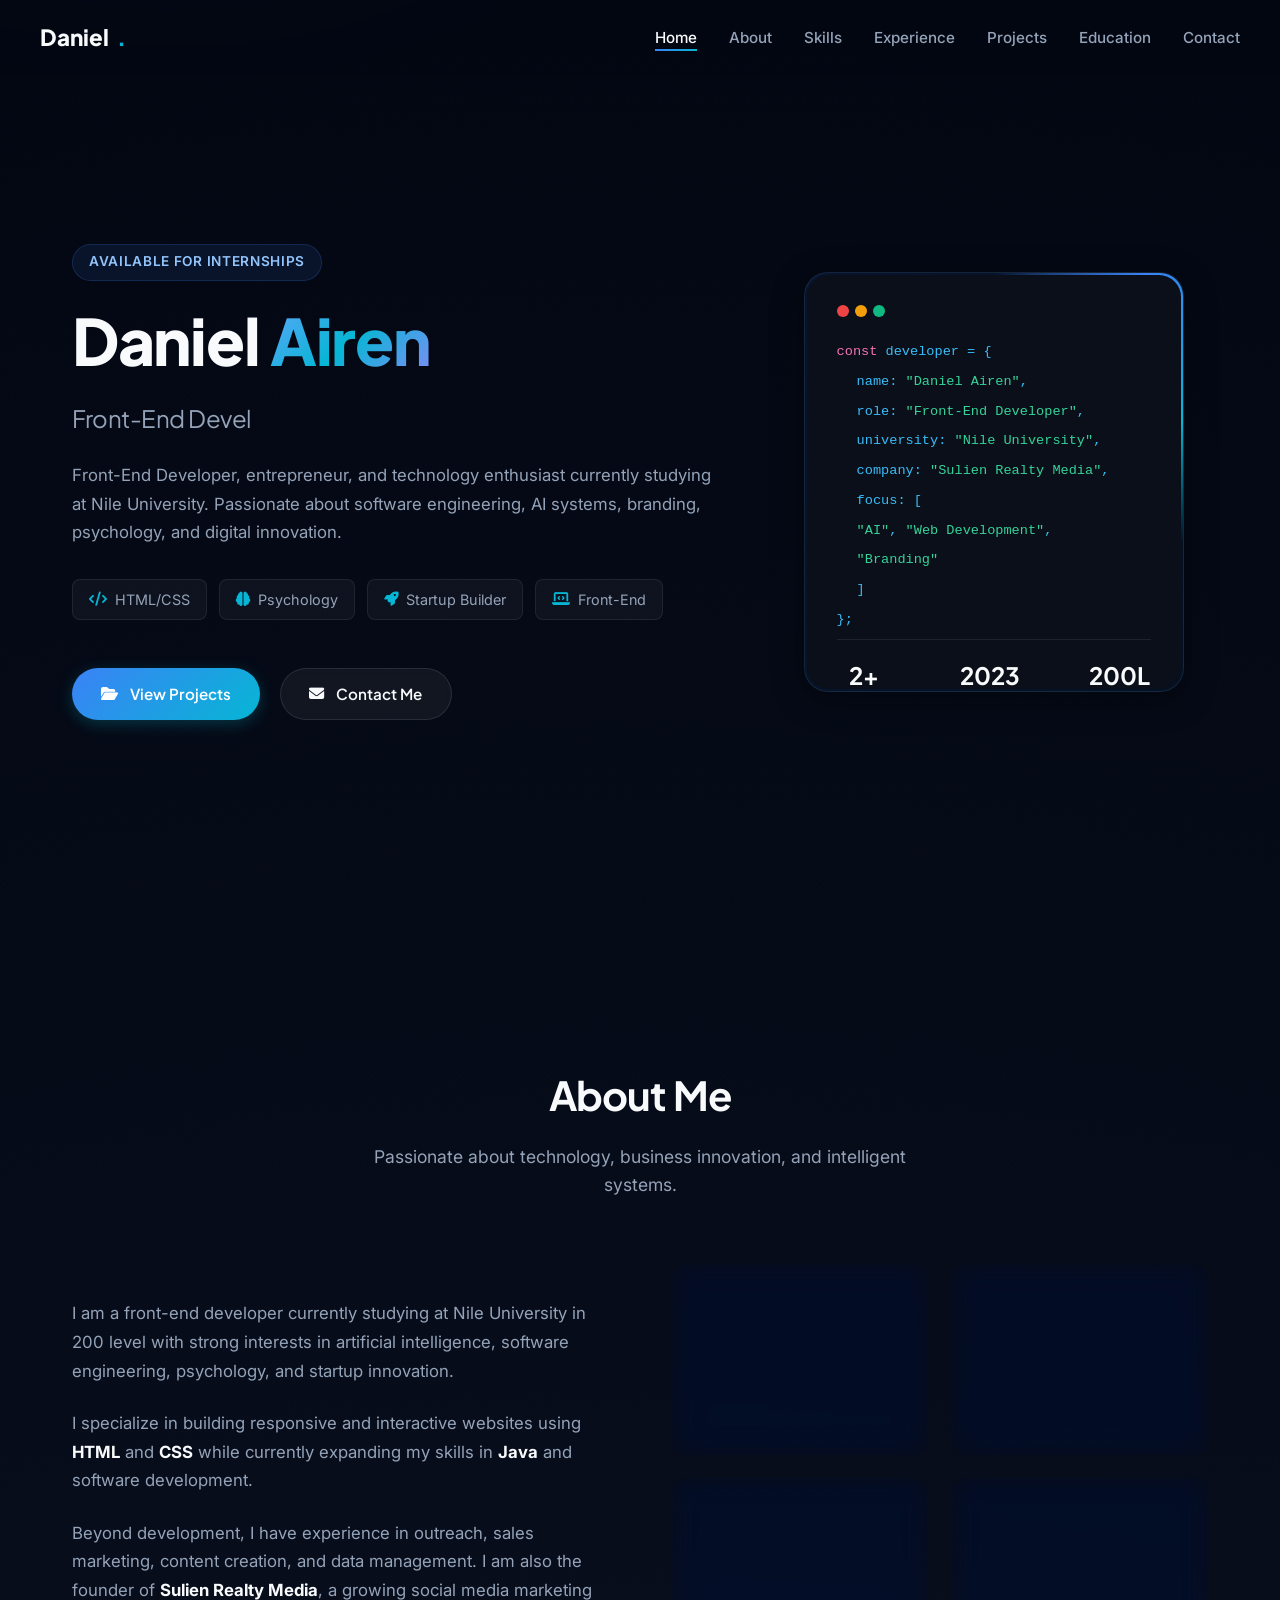
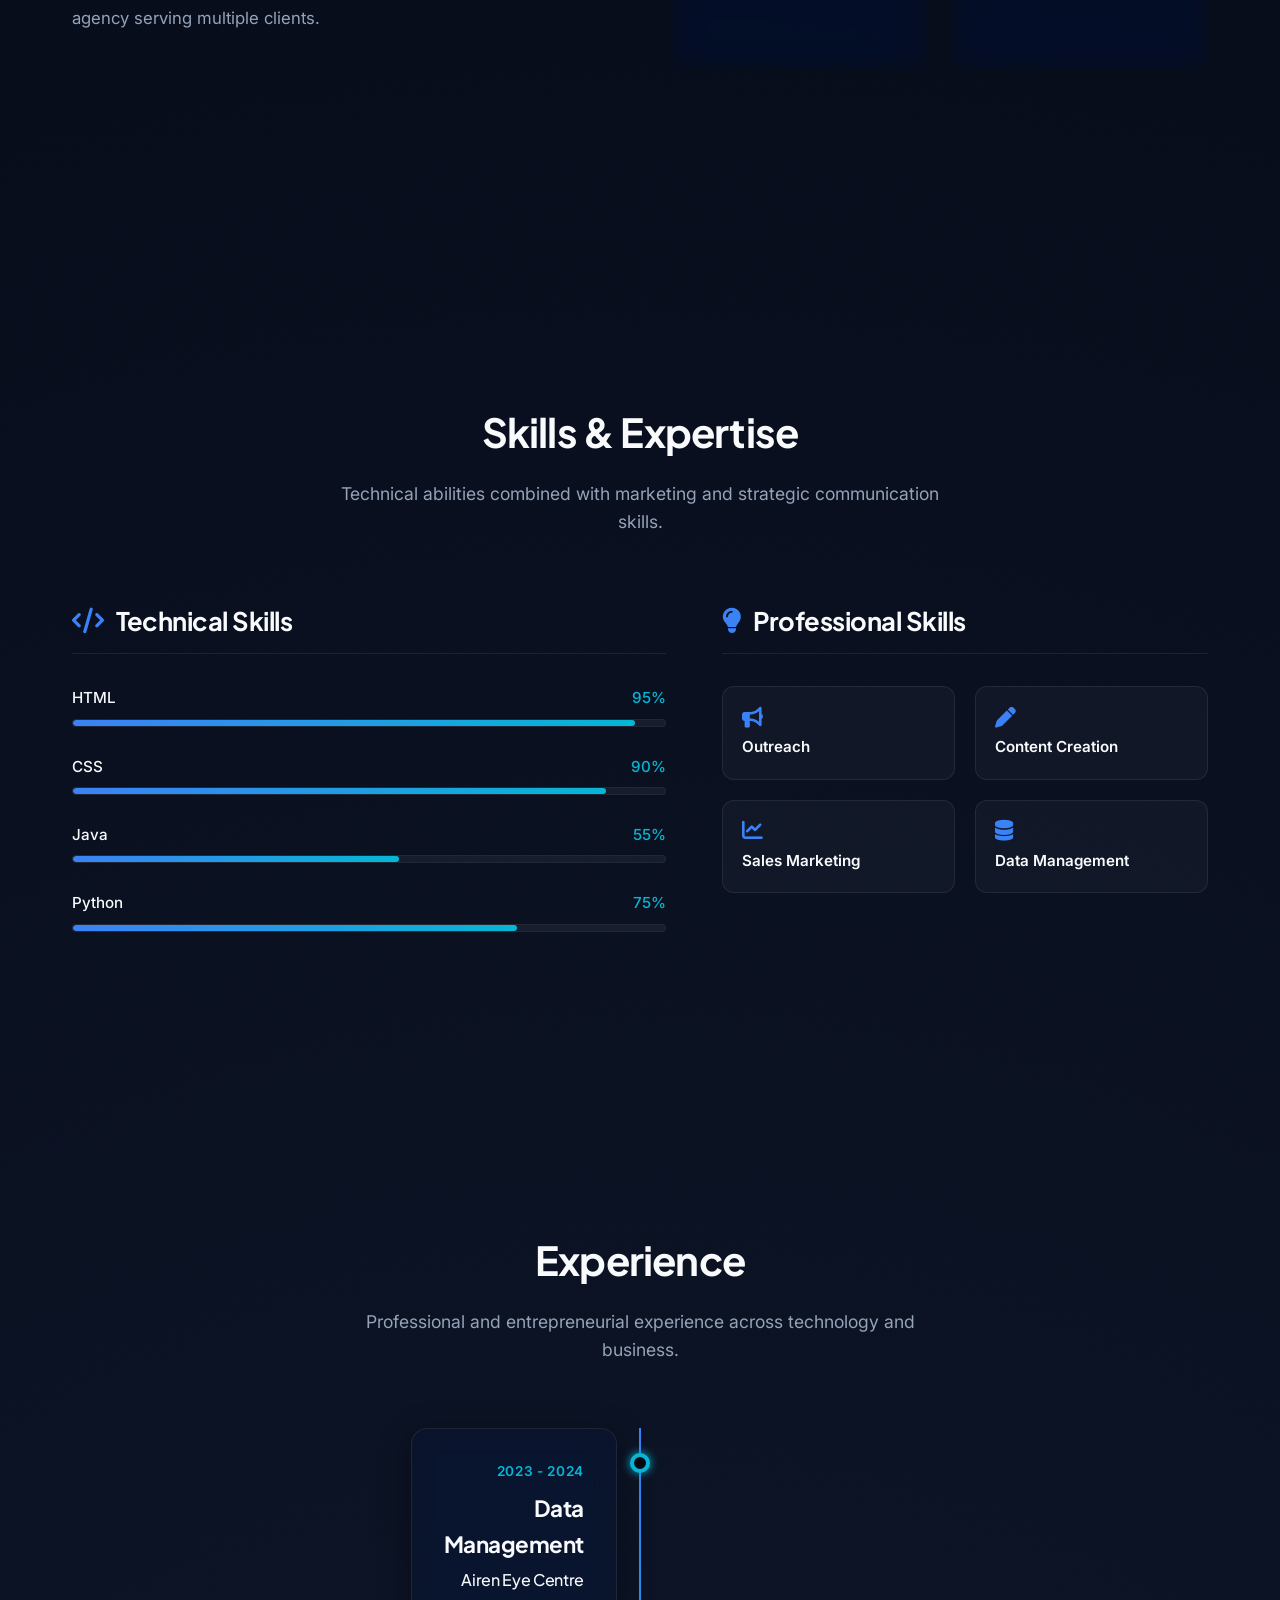
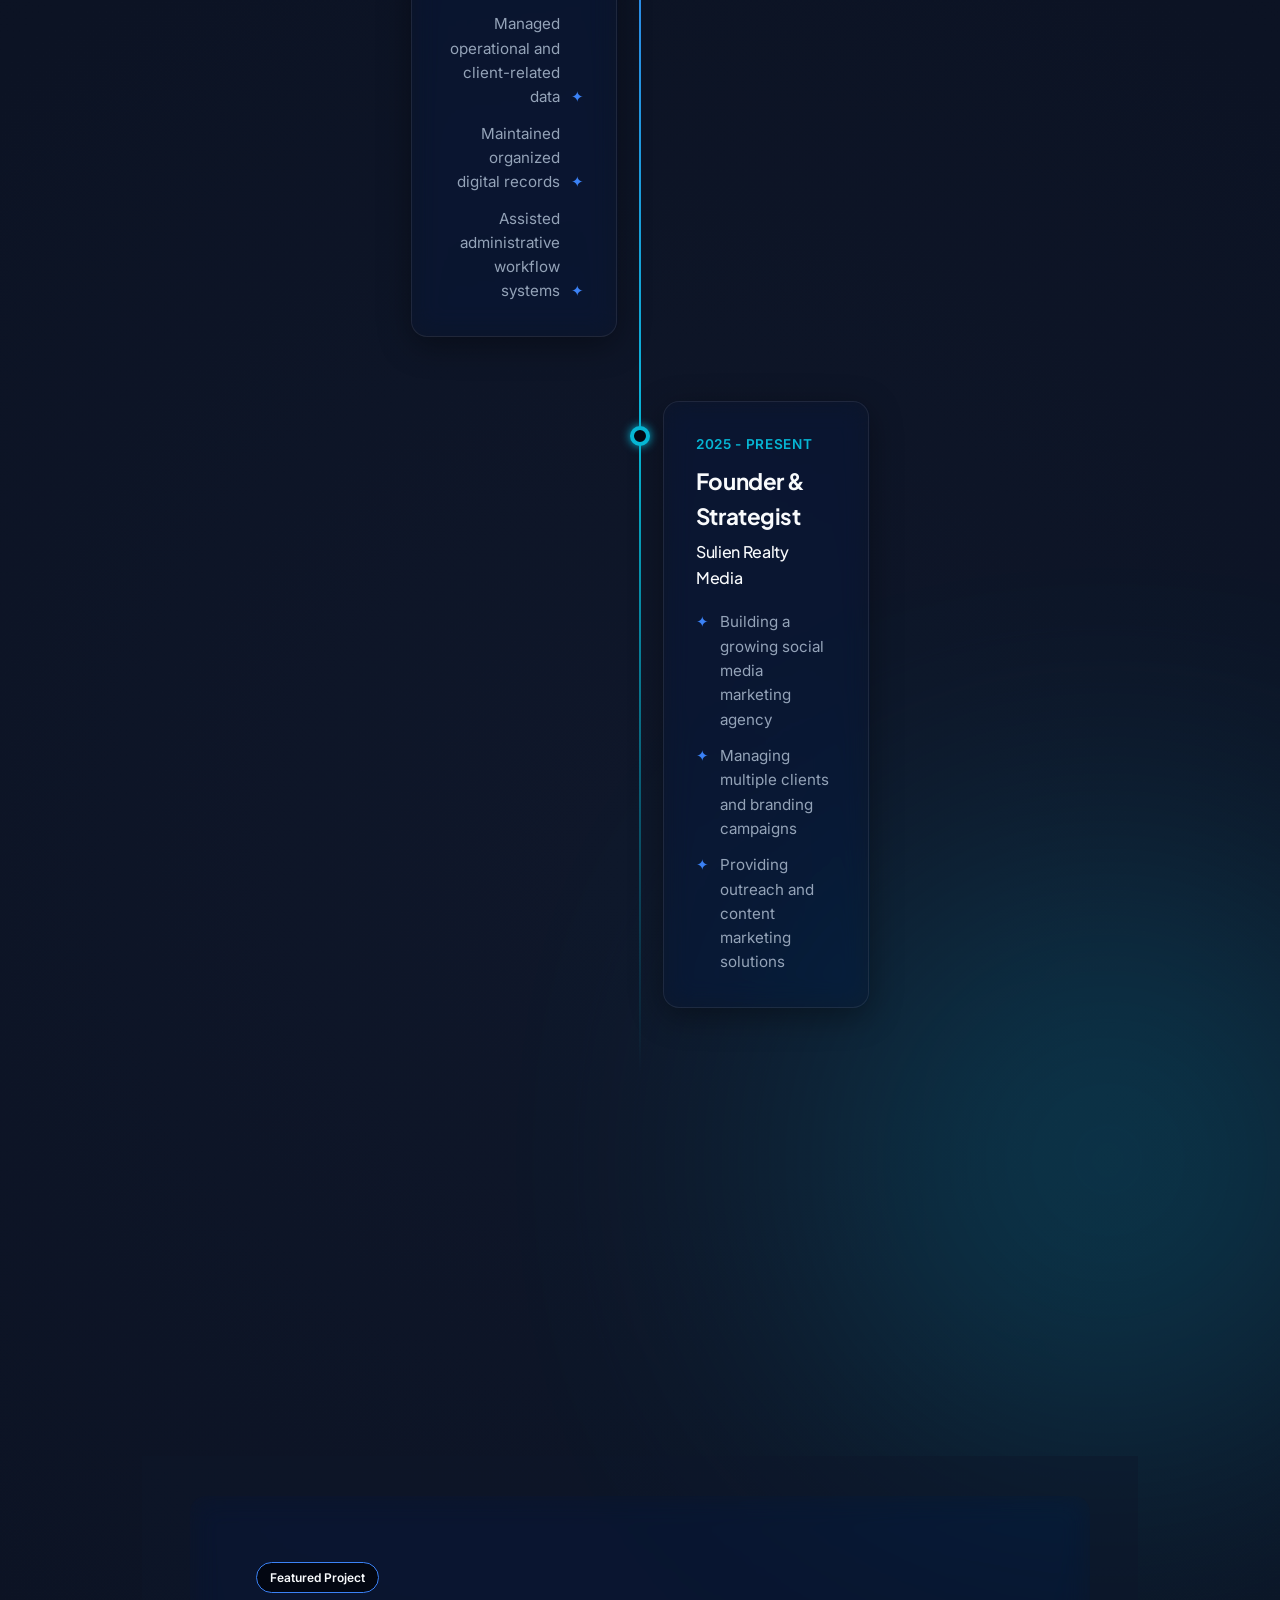
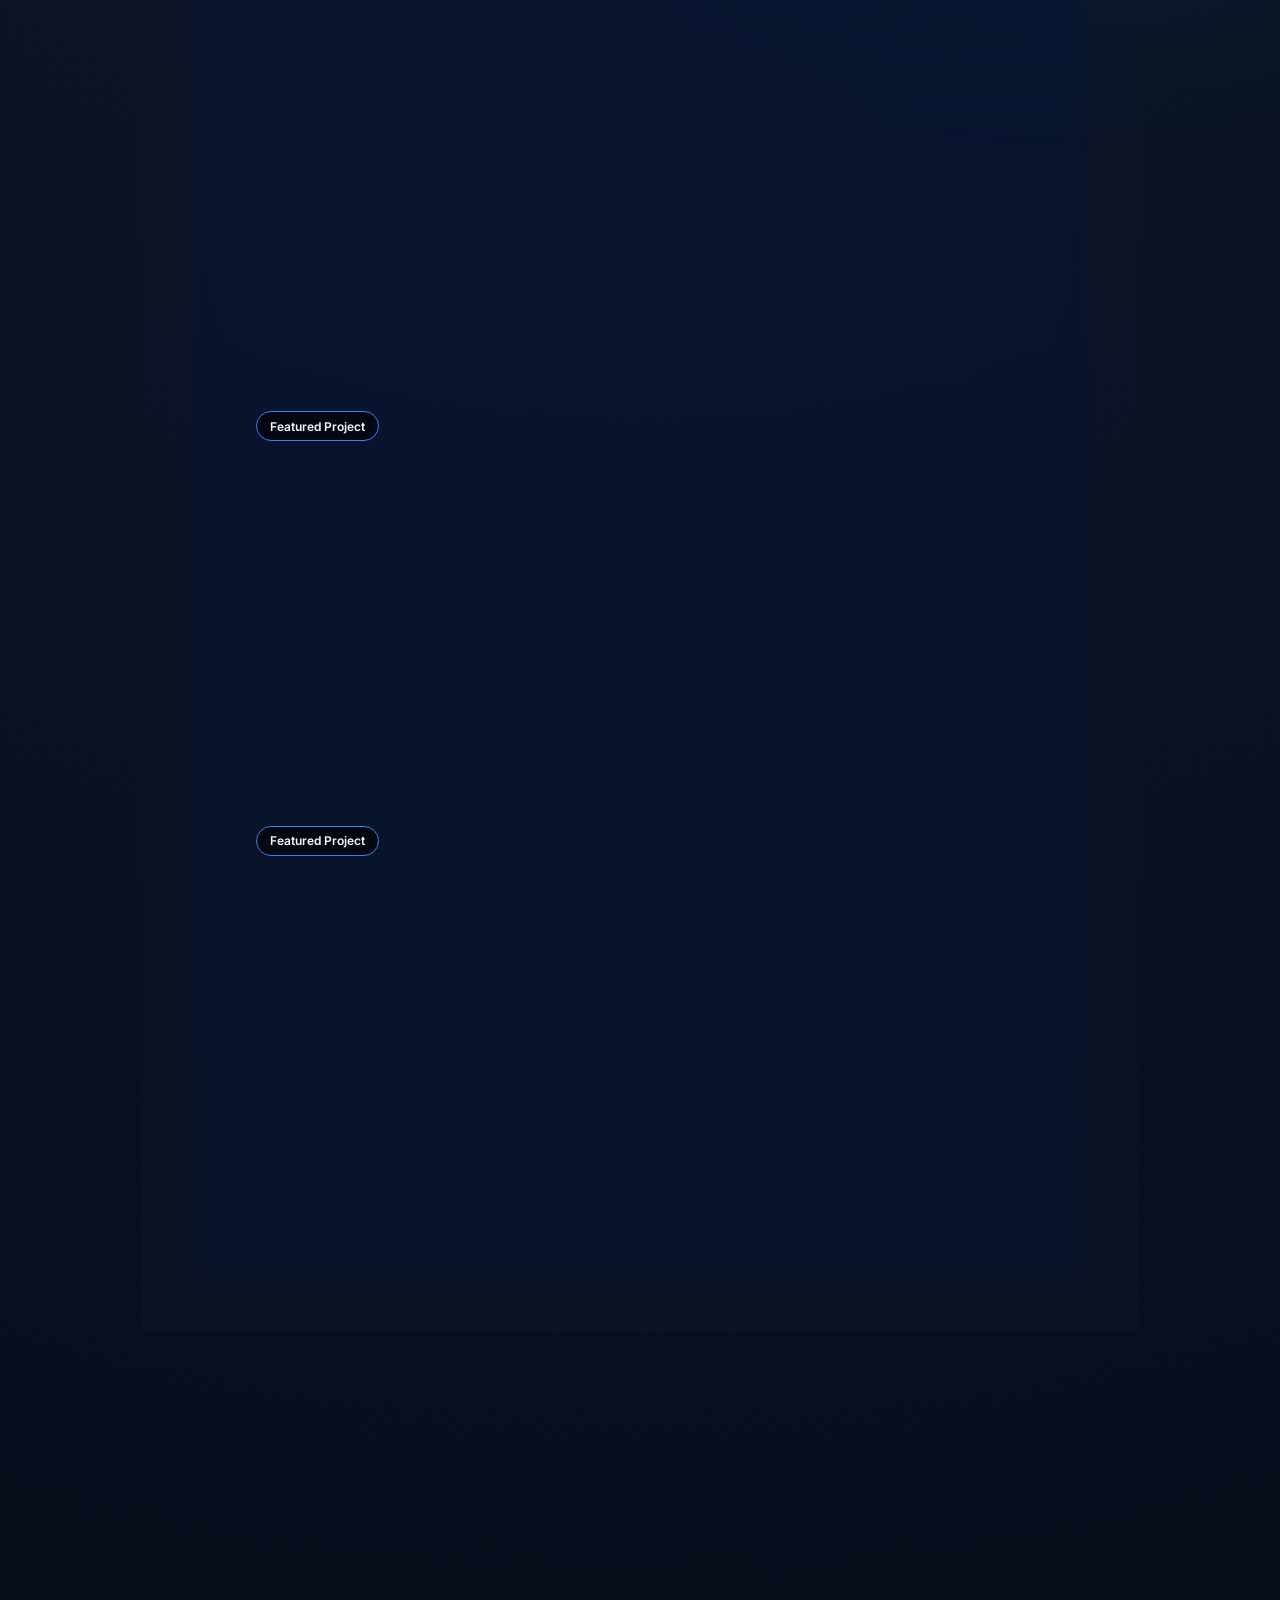
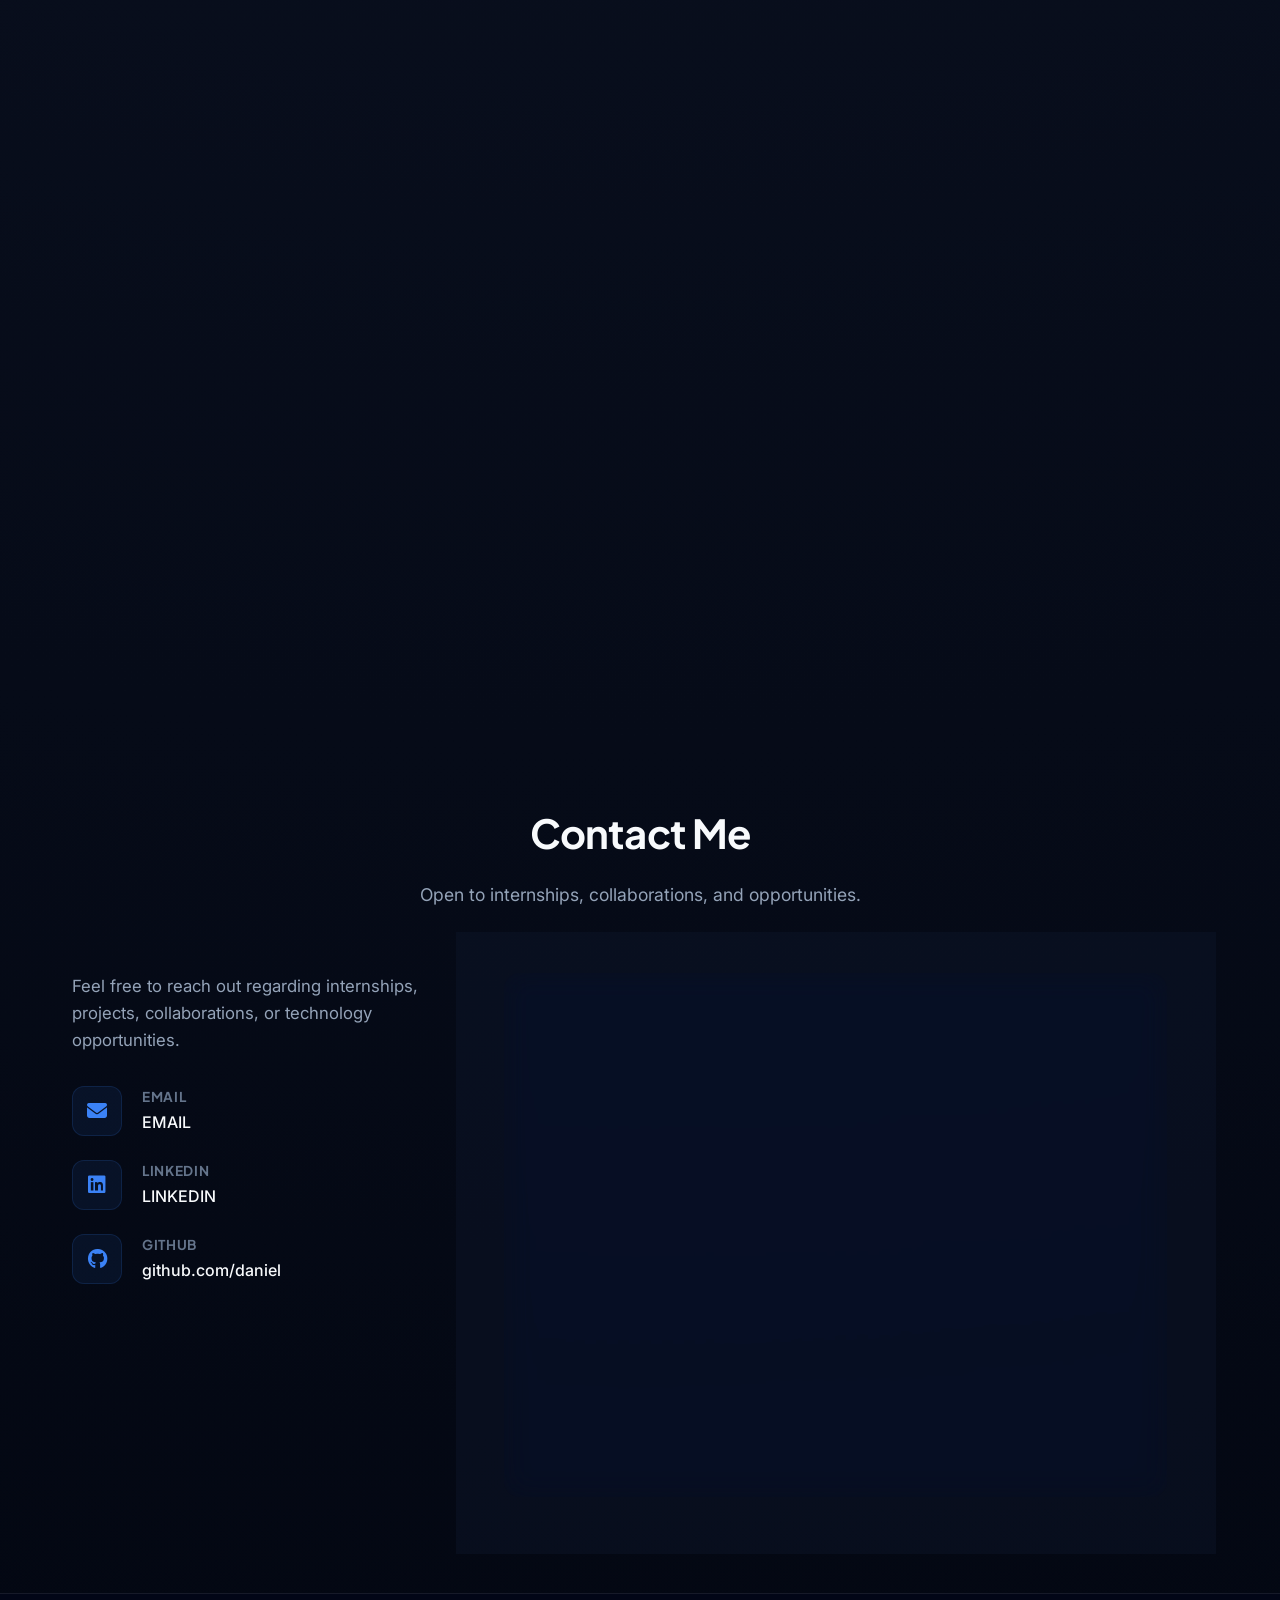
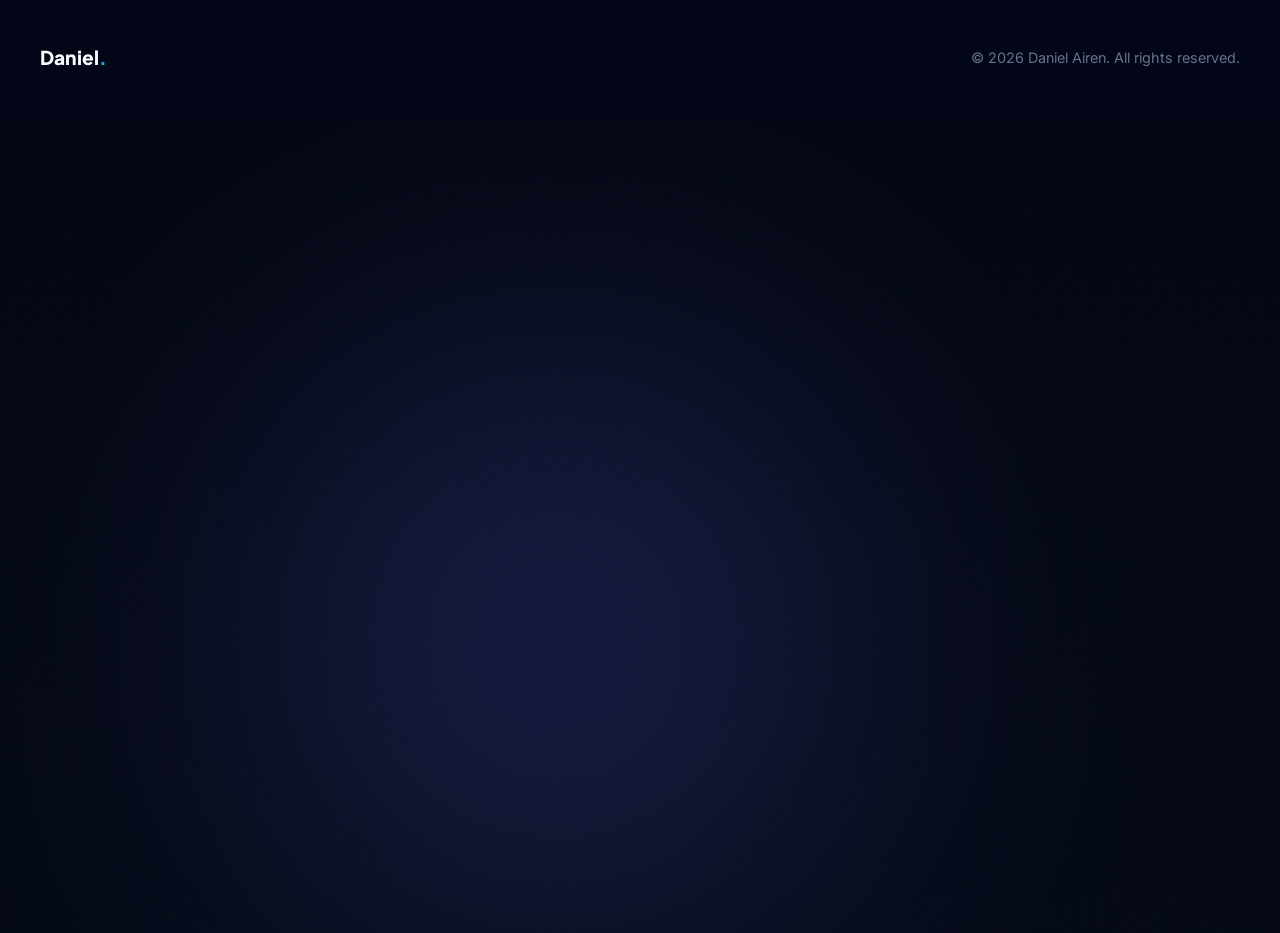
==== index.html @ 2c3d9efa "Rename portfoliowbesite.html to index.html" ====
<!DOCTYPE html>
<html lang="en">

<head>
    <meta charset="UTF-8" />
    <meta name="viewport" content="width=device-width, initial-scale=1.0" />
    <title>Daniel Airen | Portfolio</title>

    <!-- CSS -->
    <link rel="stylesheet" href="style.css" />

    <!-- Font Awesome -->
    <link rel="stylesheet" href="https://cdnjs.cloudflare.com/ajax/libs/font-awesome/6.5.1/css/all.min.css" />
</head>

<body>

    <!-- Ambient Glow Effects -->
    <div class="ambient-glow glow-1"></div>
    <div class="ambient-glow glow-2"></div>
    <div class="ambient-glow glow-3"></div>

    <!-- NAVBAR -->
    <nav class="navbar">
        <div class="nav-container">

            <a href="#" class="nav-logo">
                Daniel<span>.</span>
            </a>

            <ul class="nav-menu">
                <li class="nav-item active"><a href="#hero">Home</a></li>
                <li class="nav-item"><a href="#about">About</a></li>
                <li class="nav-item"><a href="#skills">Skills</a></li>
                <li class="nav-item"><a href="#experience">Experience</a></li>
                <li class="nav-item"><a href="#projects">Projects</a></li>
                <li class="nav-item"><a href="#education">Education</a></li>
                <li class="nav-item"><a href="#contact">Contact</a></li>
            </ul>

            <button class="nav-toggle">
                <i class="fas fa-bars"></i>
            </button>

        </div>
    </nav>

    <!-- HERO SECTION -->
    <section id="hero">

        <div class="hero-content fade-in-up">

            <div class="hero-badge">
                Available for Internships
            </div>

            <h1 class="hero-title">
                Daniel <span class="gradient-text">Airen</span>
            </h1>

            <h2 class="hero-subtitle">
                <span class="typing-text"></span>
            </h2>

            <p class="about-para">
                Front-End Developer, entrepreneur, and technology enthusiast currently studying at Nile University.
                Passionate about software engineering, AI systems, branding, psychology, and digital innovation.
            </p>

            <div class="hero-pills">

                <div class="hero-pill">
                    <i class="fas fa-code"></i>
                    HTML/CSS
                </div>

                <div class="hero-pill">
                    <i class="fas fa-brain"></i>
                    Psychology
                </div>

                <div class="hero-pill">
                    <i class="fas fa-rocket"></i>
                    Startup Builder
                </div>

                <div class="hero-pill">
                    <i class="fas fa-laptop-code"></i>
                    Front-End
                </div>

            </div>

            <div class="hero-actions">

                <a href="#projects" class="btn btn-primary">
                    <i class="fas fa-folder-open"></i>
                    View Projects
                </a>

                <a href="#contact" class="btn btn-secondary">
                    <i class="fas fa-envelope"></i>
                    Contact Me
                </a>

            </div>

        </div>

        <!-- HERO VISUAL -->
        <div class="hero-visual fade-in-up">

            <div class="hero-glow-card">

                <div class="card-header-circles">
                    <div class="card-circle circle-red"></div>
                    <div class="card-circle circle-yellow"></div>
                    <div class="card-circle circle-green"></div>
                </div>

                <div class="card-code">

                    <div class="code-line">
                        <span class="code-keyword">const</span> developer = {
                    </div>

                    <div class="code-line code-indent">
                        name: <span class="code-string">"Daniel Airen"</span>,
                    </div>

                    <div class="code-line code-indent">
                        role: <span class="code-string">"Front-End Developer"</span>,
                    </div>

                    <div class="code-line code-indent">
                        university: <span class="code-string">"Nile University"</span>,
                    </div>

                    <div class="code-line code-indent">
                        company: <span class="code-string">"Sulien Realty Media"</span>,
                    </div>

                    <div class="code-line code-indent">
                        focus: [
                    </div>

                    <div class="code-line code-indent">
                        <span class="code-string">"AI"</span>,
                        <span class="code-string">"Web Development"</span>,
                    </div>

                    <div class="code-line code-indent">
                        <span class="code-string">"Branding"</span>
                    </div>

                    <div class="code-line code-indent">
                        ]
                    </div>

                    <div class="code-line">
                        };
                    </div>

                </div>

                <div class="card-footer-info">

                    <div class="card-stat">
                        <div class="card-stat-num">2+</div>
                        <div class="card-stat-label">Clients</div>
                    </div>

                    <div class="card-stat">
                        <div class="card-stat-num">2023</div>
                        <div class="card-stat-label">Graduate</div>
                    </div>

                    <div class="card-stat">
                        <div class="card-stat-num">200L</div>
                        <div class="card-stat-label">Student</div>
                    </div>

                </div>

            </div>

        </div>

    </section>

    <!-- ABOUT -->
    <section id="about">

        <div class="section-header fade-in-up">
            <h2>About Me</h2>
            <p>
                Passionate about technology, business innovation, and intelligent systems.
            </p>
        </div>

        <div class="about-grid">

            <div class="about-details fade-in-up">

                <p class="about-para">
                    I am a front-end developer currently studying at Nile University in 200 level with strong interests
                    in artificial intelligence, software engineering, psychology, and startup innovation.
                </p>

                <p class="about-para">
                    I specialize in building responsive and interactive websites using <strong>HTML</strong> and
                    <strong>CSS</strong> while currently expanding my skills in <strong>Java</strong> and software
                    development.
                </p>

                <p class="about-para">
                    Beyond development, I have experience in outreach, sales marketing, content creation, and data
                    management. I am also the founder of <strong>Sulien Realty Media</strong>, a growing social media
                    marketing agency serving multiple clients.
                </p>

            </div>

            <div class="about-highlights fade-in-up">

                <div class="highlight-box glass-card">
                    <div class="highlight-icon">
                        <i class="fas fa-graduation-cap"></i>
                    </div>
                    <h4>Education</h4>
                    <p>Nile University Undergraduate Student</p>
                </div>

                <div class="highlight-box glass-card">
                    <div class="highlight-icon">
                        <i class="fas fa-award"></i>
                    </div>
                    <h4>NIIT Certified</h4>
                    <p>Highest Score in Python Examination</p>
                </div>

                <div class="highlight-box glass-card">
                    <div class="highlight-icon">
                        <i class="fas fa-brain"></i>
                    </div>
                    <h4>Psychology</h4>
                    <p>Currently taking Certified Psychology Course</p>
                </div>

                <div class="highlight-box glass-card">
                    <div class="highlight-icon">
                        <i class="fas fa-building"></i>
                    </div>
                    <h4>Entrepreneur</h4>
                    <p>Founder of Sulien Realty Media</p>
                </div>

            </div>

        </div>

    </section>

    <!-- SKILLS -->
    <section id="skills">

        <div class="section-header fade-in-up">
            <h2>Skills & Expertise</h2>
            <p>
                Technical abilities combined with marketing and strategic communication skills.
            </p>
        </div>

        <div class="skills-grid">

            <div class="skills-col fade-in-up">

                <h3>
                    <i class="fas fa-code"></i>
                    Technical Skills
                </h3>

                <div class="tech-skills-list">

                    <div class="skill-item">
                        <div class="skill-info">
                            <span class="skill-name">HTML</span>
                            <span class="skill-pct">95%</span>
                        </div>

                        <div class="skill-bar-bg">
                            <div class="skill-bar-fill" data-width="95%"></div>
                        </div>
                    </div>

                    <div class="skill-item">
                        <div class="skill-info">
                            <span class="skill-name">CSS</span>
                            <span class="skill-pct">90%</span>
                        </div>

                        <div class="skill-bar-bg">
                            <div class="skill-bar-fill" data-width="90%"></div>
                        </div>
                    </div>

                    <div class="skill-item">
                        <div class="skill-info">
                            <span class="skill-name">Java</span>
                            <span class="skill-pct">55%</span>
                        </div>

                        <div class="skill-bar-bg">
                            <div class="skill-bar-fill" data-width="55%"></div>
                        </div>
                    </div>

                    <div class="skill-item">
                        <div class="skill-info">
                            <span class="skill-name">Python</span>
                            <span class="skill-pct">75%</span>
                        </div>

                        <div class="skill-bar-bg">
                            <div class="skill-bar-fill" data-width="75%"></div>
                        </div>
                    </div>

                </div>

            </div>

            <div class="skills-col fade-in-up">

                <h3>
                    <i class="fas fa-lightbulb"></i>
                    Professional Skills
                </h3>

                <div class="prof-skills-grid">

                    <div class="prof-skill-tag">
                        <i class="fas fa-bullhorn"></i>
                        <span>Outreach</span>
                    </div>

                    <div class="prof-skill-tag">
                        <i class="fas fa-pen"></i>
                        <span>Content Creation</span>
                    </div>

                    <div class="prof-skill-tag">
                        <i class="fas fa-chart-line"></i>
                        <span>Sales Marketing</span>
                    </div>

                    <div class="prof-skill-tag">
                        <i class="fas fa-database"></i>
                        <span>Data Management</span>
                    </div>

                </div>

            </div>

        </div>

    </section>

    <!-- EXPERIENCE -->
    <section id="experience">

        <div class="section-header fade-in-up">
            <h2>Experience</h2>
            <p>
                Professional and entrepreneurial experience across technology and business.
            </p>
        </div>

        <div class="timeline">

            <div class="timeline-item fade-in-up">

                <div class="timeline-dot"></div>

                <div class="timeline-content glass-card">

                    <span class="timeline-date">2023 - 2024</span>

                    <h3 class="timeline-role">
                        Data Management
                    </h3>

                    <h4 class="timeline-company">
                        Airen Eye Centre
                    </h4>

                    <ul class="timeline-desc">
                        <li>Managed operational and client-related data</li>
                        <li>Maintained organized digital records</li>
                        <li>Assisted administrative workflow systems</li>
                    </ul>

                </div>

            </div>

            <div class="timeline-item fade-in-up">

                <div class="timeline-dot"></div>

                <div class="timeline-content glass-card">

                    <span class="timeline-date">2025 - Present</span>

                    <h3 class="timeline-role">
                        Founder & Strategist
                    </h3>

                    <h4 class="timeline-company">
                        Sulien Realty Media
                    </h4>

                    <ul class="timeline-desc">
                        <li>Building a growing social media marketing agency</li>
                        <li>Managing multiple clients and branding campaigns</li>
                        <li>Providing outreach and content marketing solutions</li>
                    </ul>

                </div>

            </div>

        </div>

    </section>

    <!-- PROJECTS -->
    <section id="projects">

        <div class="section-header fade-in-up">
            <h2>Featured Projects</h2>
            <p>
                Selected projects showcasing design, branding, and front-end development.
            </p>
        </div>

        <div class="projects-grid">

            <div class="project-card glass-card fade-in-up">

                <div class="project-img-wrapper">

                    <div class="project-badge">
                        Featured Project
                    </div>

                    <img src="sulienproject.PNG" alt="Sulien Realty Media" class="project-img" />

                </div>

                <div class="project-info">

                    <h3 class="project-title">
                        Sulien Realty Media Website
                    </h3>

                    <p class="project-desc">
                        Designed and developed a modern interactive website for a social media marketing agency focused
                        on branding, responsiveness, and user experience.
                    </p>

                    <ul class="project-features">
                        <li><i class="fas fa-check-circle"></i> Responsive Layout</li>
                        <li><i class="fas fa-check-circle"></i> Modern Interactive UI</li>
                        <li><i class="fas fa-check-circle"></i> Business-Oriented Design</li>
                    </ul>

                    <div class="project-tech">
                        <span class="tech-tag">HTML</span>
                        <span class="tech-tag">CSS</span>
                        <span class="tech-tag">JavaScript</span>
                    </div>

                </div>

                <div class="project-img-wrapper">

                    <div class="project-badge">
                        Featured Project
                    </div>

                    <img src="Ogieh.PNG" alt="Ogie Health" class="project-img" />

                </div>

                <div class="project-info">

                    <h3 class="project-title">
                        Ogie Health
                    </h3>

                    <p class="project-desc">
                        Designing and developing an intelligent health awareness and outreach platform focused on
                        sickness education,
                        symptom awareness, emergency assistance, and public health accessibility.
                    </p>

                    <ul class="project-features">
                        <li><i class="fas fa-check-circle"></i> Disease & Symptom Dictionary</li>
                        <li><i class="fas fa-check-circle"></i> Emergency Outreach System</li>
                        <li><i class="fas fa-check-circle"></i> Symptom Checker Functionality</li>
                        <li><i class="fas fa-check-circle"></i> Responsive Medical UI Design</li>
                    </ul>

                    <div class="project-tech">
                        <span class="tech-tag">HTML</span>
                        <span class="tech-tag">CSS</span>
                        <span class="tech-tag">JavaScript</span>
                        <span class="tech-tag">JSON</span>
                    </div>

                </div>

                <div class="project-img-wrapper">

                    <div class="project-badge">
                        Featured Project
                    </div>

                    <img src="SulienOutpour.PNG" alt="Sulien Outpour" class="project-img" />

                </div>

                <div class="project-info">

                    <h3 class="project-title">
                        Sulien Outpour
                    </h3>

                    <p class="project-desc">
                        Designed and developed a creative digital archive dedicated to poetry, reflective writing, and
                        thought-provoking
                        articles, focused on emotional expression, storytelling, and immersive reading experiences.
                    </p>

                    <ul class="project-features">
                        <li><i class="fas fa-check-circle"></i> Poetry & Article Archive</li>
                        <li><i class="fas fa-check-circle"></i> Minimal Elegant Reading UI</li>
                        <li><i class="fas fa-check-circle"></i> Responsive Cross-Device Design</li>
                        <li><i class="fas fa-check-circle"></i> Emotion-Driven Creative Branding</li>
                    </ul>

                    <div class="project-tech">
                        <span class="tech-tag">HTML</span>
                        <span class="tech-tag">CSS</span>
                        <span class="tech-tag">JavaScript</span>
                    </div>

                </div>
            </div>

        </div>

        </div>

        </div>

    </section>

    <!-- EDUCATION -->
    <section id="education">

        <div class="section-header fade-in-up">
            <h2>Education & Certifications</h2>
            <p>
                Academic background and professional certifications.
            </p>
        </div>

        <div class="edu-cert-container">

            <div class="edu-cert-col fade-in-up">

                <h3>
                    <i class="fas fa-school"></i>
                    Education
                </h3>

                <div class="edu-list">

                    <div class="edu-card glass-card">

                        <h4 class="edu-school">
                            Nile University
                        </h4>

                        <p class="edu-degree">
                            Undergraduate Student
                        </p>

                        <div class="edu-meta">
                            <span class="edu-date">200 Level</span>
                            <span class="edu-status">Current</span>
                        </div>

                    </div>

                    <div class="edu-card glass-card">

                        <h4 class="edu-school">
                            STEE High School
                        </h4>

                        <p class="edu-degree">
                            Secondary Education
                        </p>

                        <div class="edu-meta">
                            <span class="edu-date">Graduated 2023</span>
                        </div>

                    </div>

                </div>

            </div>

            <div class="edu-cert-col fade-in-up">

                <h3>
                    <i class="fas fa-certificate"></i>
                    Certifications
                </h3>

                <div class="cert-list">

                    <div class="cert-card glass-card">

                        <h4 class="cert-title">
                            Python Certification
                        </h4>

                        <p class="cert-issuer">
                            NIIT
                        </p>

                        <p class="cert-desc">
                            Achieved the highest score in the examination while developing strong programming and
                            problem-solving foundations.
                        </p>

                    </div>

                    <div class="cert-card glass-card">

                        <h4 class="cert-title">
                            Certified Psychology Course
                        </h4>

                        <p class="cert-issuer">
                            Alison Online Platform
                        </p>

                        <p class="cert-desc">
                            Currently studying psychology, communication, and behavioral analysis.
                        </p>

                    </div>

                </div>

            </div>

        </div>

    </section>

    <!-- CONTACT -->
    <section id="contact">

        <div class="section-header fade-in-up">
            <h2>Contact Me</h2>
            <p>
                Open to internships, collaborations, and opportunities.
            </p>
        </div>

        <div class="contact-container">

            <div class="contact-info-panel fade-in-up">

                <p class="contact-intro">
                    Feel free to reach out regarding internships, projects, collaborations, or technology opportunities.
                </p>

                <div class="contact-details-list">

                    <div class="contact-detail-item">
                        <div class="contact-icon">
                            <i class="fas fa-envelope"></i>
                        </div>

                        <div class="contact-text">
                            <h4>Email</h4>
                            <a href="osasairen35@gmail.com">EMAIL</a>
                        </div>
                    </div>

                    <div class="contact-detail-item">
                        <div class="contact-icon">
                            <i class="fab fa-linkedin"></i>
                        </div>

                        <div class="contact-text">
                            <h4>LinkedIn</h4>
                            <a href="www.linkedin.com/in/sulienairen">LINKEDIN</a>
                        </div>
                    </div>

                    <div class="contact-detail-item">
                        <div class="contact-icon">
                            <i class="fab fa-github"></i>
                        </div>

                        <div class="contact-text">
                            <h4>GitHub</h4>
                            <a href="#">github.com/daniel</a>
                        </div>
                    </div>

                </div>

            </div>

            <!-- CONTACT FORM -->
            <form class="contact-form glass-card fade-in-up">

                <div class="form-group-row">

                    <div class="form-group">
                        <label class="form-label">Name</label>
                        <input type="text" id="name" class="form-input" />
                    </div>

                    <div class="form-group">
                        <label class="form-label">Email</label>
                        <input type="email" id="email" class="form-input" />
                    </div>

                </div>

                <div class="form-group">
                    <label class="form-label">Subject</label>
                    <input type="text" id="subject" class="form-input" />
                </div>

                <div class="form-group">
                    <label class="form-label">Message</label>
                    <textarea id="message" class="form-input"></textarea>
                </div>

                <button type="submit" class="btn btn-primary">
                    <i class="fas fa-paper-plane"></i>
                    Send Message
                </button>

                <div class="form-status"></div>

            </form>

        </div>

    </section>

    <!-- FOOTER -->
    <footer class="footer">

        <div class="footer-container">

            <a href="#" class="footer-logo">
                Daniel<span>.</span>
            </a>

            <p class="footer-copy">
                © 2026 Daniel Airen. All rights reserved.
            </p>

        </div>

    </footer>

    <!-- JavaScript -->
    <script src="script.js"></script>

</body>

</html>
---- style.css ----
/* Google Fonts: Plus Jakarta Sans for headings, Inter for body */
@import url('https://fonts.googleapis.com/css2?family=Inter:wght@300;400;500;600;700&family=Plus+Jakarta+Sans:wght@400;500;600;700;800&display=swap');

/* CSS Variables for design system */
:root {
  --font-heading: 'Plus Jakarta Sans', sans-serif;
  --font-body: 'Inter', sans-serif;

  --color-bg-base: #030712; /* Deepest dark blue-grey */
  --color-bg-gradient: radial-gradient(circle at 50% 50%, #0f172a 0%, #030712 100%);
  
  /* Glassmorphism Variables */
  --glass-bg: rgba(15, 23, 42, 0.45);
  --glass-bg-hover: rgba(30, 41, 59, 0.55);
  --glass-border: rgba(255, 255, 255, 0.08);
  --glass-border-hover: rgba(59, 130, 246, 0.4);
  --glass-shadow: 0 8px 32px 0 rgba(0, 0, 0, 0.37);
  --glass-blur: blur(14px) saturate(180%);

  /* Accent Colors */
  --color-primary: #3b82f6;      /* Electric Blue */
  --color-primary-glow: rgba(59, 130, 246, 0.3);
  --color-secondary: #06b6d4;    /* Neon Cyan */
  --color-secondary-glow: rgba(6, 182, 212, 0.3);
  --color-accent: #6366f1;       /* Indigo */
  
  /* Text Colors */
  --text-primary: #f8fafc;
  --text-secondary: #94a3b8;
  --text-muted: #64748b;

  --transition-smooth: all 0.4s cubic-bezier(0.16, 1, 0.3, 1);
  --transition-fast: all 0.2s ease;
}

/* Reset and Base Styles */
* {
  margin: 0;
  padding: 0;
  box-sizing: border-box;
}

html {
  scroll-behavior: smooth;
  font-size: 16px;
}

body {
  font-family: var(--font-body);
  background: var(--color-bg-base);
  background-image: var(--color-bg-gradient);
  color: var(--text-primary);
  line-height: 1.6;
  overflow-x: hidden;
  position: relative;
  min-height: 100vh;
}

/* Custom Scrollbar */
::-webkit-scrollbar {
  width: 10px;
}

::-webkit-scrollbar-track {
  background: #030712;
}

::-webkit-scrollbar-thumb {
  background: rgba(59, 130, 246, 0.3);
  border-radius: 5px;
  border: 2px solid #030712;
  transition: var(--transition-fast);
}

::-webkit-scrollbar-thumb:hover {
  background: var(--color-secondary);
}

/* Background Glowing Blobs (Interactive Feel) */
.ambient-glow {
  position: absolute;
  width: 600px;
  height: 600px;
  border-radius: 50%;
  filter: blur(140px);
  z-index: -1;
  opacity: 0.22;
  pointer-events: none;
  animation: float-glow 20s infinite alternate ease-in-out;
}

.glow-1 {
  background: var(--color-primary);
  top: -10%;
  left: -10%;
  animation-duration: 25s;
}

.glow-2 {
  background: var(--color-secondary);
  top: 50%;
  right: -10%;
  animation-duration: 30s;
}

.glow-3 {
  background: var(--color-accent);
  bottom: -10%;
  left: 20%;
  animation-duration: 22s;
}

@keyframes float-glow {
  0% {
    transform: translate(0, 0) scale(1);
  }
  100% {
    transform: translate(80px, 50px) scale(1.15);
  }
}

/* Typography Utility Classes */
h1, h2, h3, h4, h5, h6 {
  font-family: var(--font-heading);
  font-weight: 700;
  letter-spacing: -0.02em;
  color: var(--text-primary);
}

.gradient-text {
  background: linear-gradient(135deg, #60a5fa 0%, #06b6d4 50%, #818cf8 100%);
  -webkit-background-clip: text;
  -webkit-text-fill-color: transparent;
  background-clip: text;
}

/* Navigation Bar */
.navbar {
  position: fixed;
  top: 0;
  left: 0;
  width: 100%;
  z-index: 1000;
  padding: 1.25rem 2rem;
  transition: var(--transition-smooth);
  background: rgba(3, 7, 18, 0.1);
}

.navbar.scrolled {
  padding: 0.85rem 2rem;
  background: var(--glass-bg);
  backdrop-filter: var(--glass-blur);
  -webkit-backdrop-filter: var(--glass-blur);
  border-bottom: 1px solid var(--glass-border);
  box-shadow: 0 4px 20px rgba(0, 0, 0, 0.2);
}

.nav-container {
  max-width: 1200px;
  margin: 0 auto;
  display: flex;
  justify-content: space-between;
  align-items: center;
}

.nav-logo {
  font-family: var(--font-heading);
  font-weight: 800;
  font-size: 1.4rem;
  text-decoration: none;
  color: var(--text-primary);
  display: flex;
  align-items: center;
  gap: 0.5rem;
}

.nav-logo span {
  color: var(--color-secondary);
}

.nav-menu {
  display: flex;
  gap: 2rem;
  list-style: none;
}

.nav-item a {
  text-decoration: none;
  color: var(--text-secondary);
  font-weight: 500;
  font-size: 0.95rem;
  transition: var(--transition-fast);
  position: relative;
  padding: 0.25rem 0;
}

.nav-item a::after {
  content: '';
  position: absolute;
  bottom: 0;
  left: 0;
  width: 0;
  height: 2px;
  background: linear-gradient(90deg, var(--color-primary), var(--color-secondary));
  transition: var(--transition-fast);
}

.nav-item a:hover {
  color: var(--text-primary);
}

.nav-item a:hover::after {
  width: 100%;
}

.nav-item.active a {
  color: var(--text-primary);
}

.nav-item.active a::after {
  width: 100%;
}

.nav-toggle {
  display: none;
  background: none;
  border: none;
  color: var(--text-primary);
  font-size: 1.5rem;
  cursor: pointer;
}

/* Sections Base Layout */
section {
  padding: 8rem 2rem 6rem 2rem;
  max-width: 1200px;
  margin: 0 auto;
  min-height: 100vh;
  display: flex;
  flex-direction: column;
  justify-content: center;
}

.section-header {
  text-align: center;
  margin-bottom: 4rem;
}

.section-header h2 {
  font-size: 2.5rem;
  margin-bottom: 1rem;
  position: relative;
  display: inline-block;
}

.section-header p {
  color: var(--text-secondary);
  font-size: 1.1rem;
  max-width: 600px;
  margin: 0 auto;
}

/* Glassmorphism Panel Component */
.glass-card {
  background: var(--glass-bg);
  backdrop-filter: var(--glass-blur);
  -webkit-backdrop-filter: var(--glass-blur);
  border: 1px solid var(--glass-border);
  box-shadow: var(--glass-shadow);
  border-radius: 16px;
  padding: 2.5rem;
  transition: var(--transition-smooth);
}

.glass-card:hover {
  background: var(--glass-bg-hover);
  border-color: var(--glass-border-hover);
  transform: translateY(-5px);
  box-shadow: 0 12px 40px 0 rgba(59, 130, 246, 0.15);
}

/* Animations for scroll fade-in */
.fade-in-up {
  opacity: 0;
  transform: translateY(30px);
  transition: opacity 0.8s ease, transform 0.8s cubic-bezier(0.16, 1, 0.3, 1);
}

.fade-in-up.appear {
  opacity: 1;
  transform: translateY(0);
}

/* Buttons Design */
.btn {
  display: inline-flex;
  align-items: center;
  gap: 0.75rem;
  padding: 0.8rem 1.8rem;
  border-radius: 9999px;
  font-family: var(--font-heading);
  font-weight: 600;
  text-decoration: none;
  font-size: 0.95rem;
  cursor: pointer;
  transition: var(--transition-smooth);
}

.btn-primary {
  background: linear-gradient(135deg, var(--color-primary), var(--color-secondary));
  color: #ffffff;
  border: none;
  box-shadow: 0 4px 15px rgba(6, 182, 212, 0.25);
}

.btn-primary:hover {
  transform: translateY(-2px);
  box-shadow: 0 8px 25px rgba(6, 182, 212, 0.4);
}

.btn-secondary {
  background: rgba(255, 255, 255, 0.05);
  color: var(--text-primary);
  border: 1px solid rgba(255, 255, 255, 0.1);
  backdrop-filter: blur(5px);
}

.btn-secondary:hover {
  background: rgba(255, 255, 255, 0.1);
  border-color: var(--color-primary);
  transform: translateY(-2px);
}

/* Hero Section */
#hero {
  display: grid;
  grid-template-columns: 1.2fr 0.8fr;
  gap: 4rem;
  align-items: center;
  padding-top: 10rem;
}

.hero-content {
  display: flex;
  flex-direction: column;
  gap: 1.5rem;
}

.hero-badge {
  align-self: flex-start;
  background: rgba(59, 130, 246, 0.1);
  border: 1px solid rgba(59, 130, 246, 0.2);
  color: #93c5fd;
  padding: 0.4rem 1rem;
  border-radius: 9999px;
  font-size: 0.85rem;
  font-weight: 600;
  letter-spacing: 0.05em;
  text-transform: uppercase;
}

.hero-title {
  font-size: 4rem;
  line-height: 1.1;
  font-weight: 800;
}

.hero-subtitle {
  font-size: 1.5rem;
  color: var(--text-secondary);
  font-weight: 400;
}

.hero-pills {
  display: flex;
  flex-wrap: wrap;
  gap: 0.75rem;
  margin: 0.5rem 0;
}

.hero-pill {
  background: rgba(255, 255, 255, 0.04);
  border: 1px solid rgba(255, 255, 255, 0.08);
  border-radius: 8px;
  padding: 0.5rem 1rem;
  font-size: 0.9rem;
  color: var(--text-secondary);
  display: flex;
  align-items: center;
  gap: 0.5rem;
}

.hero-pill i {
  color: var(--color-secondary);
}

.hero-actions {
  display: flex;
  gap: 1.25rem;
  margin-top: 1rem;
}

.hero-visual {
  position: relative;
  display: flex;
  justify-content: center;
  align-items: center;
}

.hero-glow-card {
  position: relative;
  width: 100%;
  max-width: 380px;
  height: 420px;
  border-radius: 24px;
  background: linear-gradient(135deg, rgba(59, 130, 246, 0.1), rgba(6, 182, 212, 0.05));
  border: 1px solid var(--glass-border);
  box-shadow: var(--glass-shadow);
  backdrop-filter: var(--glass-blur);
  -webkit-backdrop-filter: var(--glass-blur);
  overflow: hidden;
  display: flex;
  flex-direction: column;
  justify-content: space-between;
  padding: 2rem;
}

.hero-glow-card::before {
  content: '';
  position: absolute;
  top: -50%;
  left: -50%;
  width: 200%;
  height: 200%;
  background: conic-gradient(transparent, var(--color-primary), var(--color-secondary), transparent 30%);
  animation: rotate-card 8s linear infinite;
  z-index: -2;
}

.hero-glow-card::after {
  content: '';
  position: absolute;
  inset: 2px;
  background: #0b0f19;
  border-radius: 22px;
  z-index: -1;
}

@keyframes rotate-card {
  100% {
    transform: rotate(360deg);
  }
}

.card-header-circles {
  display: flex;
  gap: 0.4rem;
}

.card-circle {
  width: 12px;
  height: 12px;
  border-radius: 50%;
}

.circle-red { background: #ef4444; }
.circle-yellow { background: #f59e0b; }
.circle-green { background: #10b981; }

.card-code {
  font-family: 'Courier New', Courier, monospace;
  font-size: 0.85rem;
  color: #38bdf8;
  margin-top: 1.5rem;
  flex-grow: 1;
}

.code-line {
  margin-bottom: 0.5rem;
}

.code-indent {
  padding-left: 1.25rem;
}

.code-keyword { color: #f472b6; }
.code-string { color: #34d399; }
.code-comment { color: var(--text-muted); }

.card-footer-info {
  display: flex;
  justify-content: space-between;
  align-items: center;
  border-top: 1px solid rgba(255, 255, 255, 0.08);
  padding-top: 1rem;
}

.card-stat {
  text-align: center;
}

.card-stat-num {
  font-size: 1.5rem;
  font-weight: 700;
  color: var(--text-primary);
  font-family: var(--font-heading);
}

.card-stat-label {
  font-size: 0.75rem;
  color: var(--text-secondary);
  text-transform: uppercase;
  letter-spacing: 0.05em;
}

/* About Me Section */
.about-grid {
  display: grid;
  grid-template-columns: 1fr 1fr;
  gap: 4rem;
  align-items: center;
}

.about-details {
  display: flex;
  flex-direction: column;
  gap: 1.5rem;
}

.about-para {
  color: var(--text-secondary);
  font-size: 1.05rem;
  line-height: 1.7;
}

.about-para strong {
  color: var(--text-primary);
}

.about-highlights {
  display: grid;
  grid-template-columns: 1fr 1fr;
  gap: 1.5rem;
}

.highlight-box {
  padding: 1.5rem;
  text-align: center;
}

.highlight-icon {
  width: 45px;
  height: 45px;
  border-radius: 12px;
  background: rgba(6, 182, 212, 0.1);
  color: var(--color-secondary);
  display: flex;
  align-items: center;
  justify-content: center;
  font-size: 1.25rem;
  margin: 0 auto 1rem auto;
  border: 1px solid rgba(6, 182, 212, 0.2);
}

.highlight-box h4 {
  font-size: 1.1rem;
  margin-bottom: 0.5rem;
}

.highlight-box p {
  font-size: 0.85rem;
  color: var(--text-secondary);
}

/* Skills Section */
.skills-grid {
  display: grid;
  grid-template-columns: 1.1fr 0.9fr;
  gap: 3.5rem;
}

.skills-col h3 {
  font-size: 1.6rem;
  margin-bottom: 2rem;
  display: flex;
  align-items: center;
  gap: 0.75rem;
  border-bottom: 1px solid rgba(255, 255, 255, 0.08);
  padding-bottom: 0.75rem;
}

.skills-col h3 i {
  color: var(--color-primary);
}

.tech-skills-list {
  display: flex;
  flex-direction: column;
  gap: 1.75rem;
}

.skill-item {
  display: flex;
  flex-direction: column;
  gap: 0.5rem;
}

.skill-info {
  display: flex;
  justify-content: space-between;
  font-weight: 500;
  font-size: 0.95rem;
}

.skill-name {
  color: var(--text-primary);
}

.skill-pct {
  color: var(--color-secondary);
}

.skill-bar-bg {
  width: 100%;
  height: 8px;
  background: rgba(255, 255, 255, 0.05);
  border-radius: 99px;
  overflow: hidden;
  border: 1px solid rgba(255, 255, 255, 0.05);
}

.skill-bar-fill {
  height: 100%;
  border-radius: 99px;
  background: linear-gradient(90deg, var(--color-primary), var(--color-secondary));
  width: 0%; /* Populated dynamically via JS scroll trigger */
  transition: width 1.5s cubic-bezier(0.16, 1, 0.3, 1);
}

.prof-skills-grid {
  display: grid;
  grid-template-columns: 1fr 1fr;
  gap: 1.25rem;
}

.prof-skill-tag {
  background: rgba(255, 255, 255, 0.03);
  border: 1px solid var(--glass-border);
  border-radius: 12px;
  padding: 1.2rem;
  display: flex;
  flex-direction: column;
  gap: 0.5rem;
  transition: var(--transition-smooth);
}

.prof-skill-tag:hover {
  background: rgba(59, 130, 246, 0.08);
  border-color: rgba(59, 130, 246, 0.3);
  transform: scale(1.03);
}

.prof-skill-tag i {
  font-size: 1.3rem;
  color: var(--color-primary);
}

.prof-skill-tag span {
  font-weight: 600;
  font-size: 0.95rem;
  color: var(--text-primary);
}

/* Experience Section (Timeline) */
.timeline {
  position: relative;
  max-width: 800px;
  margin: 0 auto;
}

.timeline::before {
  content: '';
  position: absolute;
  top: 0;
  bottom: 0;
  left: 50%;
  width: 2px;
  background: linear-gradient(to bottom, var(--color-primary), var(--color-secondary), transparent);
  transform: translateX(-50%);
}

.timeline-item {
  position: relative;
  margin-bottom: 4rem;
  width: 100%;
}

.timeline-item:nth-child(even) {
  align-self: flex-end;
}

.timeline-dot {
  position: absolute;
  left: 50%;
  top: 25px;
  transform: translateX(-50%);
  width: 20px;
  height: 20px;
  border-radius: 50%;
  background: var(--color-bg-base);
  border: 4px solid var(--color-secondary);
  box-shadow: 0 0 10px var(--color-secondary);
  z-index: 10;
}

.timeline-content {
  position: relative;
  width: 45%;
  margin-left: 0;
  padding: 2rem;
}

.timeline-item:nth-child(odd) .timeline-content {
  left: 0;
  text-align: right;
}

.timeline-item:nth-child(even) .timeline-content {
  left: 55%;
  text-align: left;
}

.timeline-date {
  font-size: 0.85rem;
  color: var(--color-secondary);
  font-weight: 600;
  text-transform: uppercase;
  letter-spacing: 0.05em;
  margin-bottom: 0.5rem;
  display: block;
}

.timeline-role {
  font-size: 1.4rem;
  font-weight: 700;
  margin-bottom: 0.25rem;
}

.timeline-company {
  font-size: 1rem;
  color: var(--text-primary);
  font-weight: 500;
  margin-bottom: 1.25rem;
}

.timeline-desc {
  list-style: none;
  display: flex;
  flex-direction: column;
  gap: 0.75rem;
  font-size: 0.95rem;
  color: var(--text-secondary);
}

.timeline-item:nth-child(odd) .timeline-desc {
  align-items: flex-end;
}

.timeline-item:nth-child(even) .timeline-desc {
  align-items: flex-start;
}

.timeline-desc li {
  position: relative;
  padding-left: 1.5rem;
}

.timeline-item:nth-child(even) .timeline-desc li::before {
  content: '✦';
  position: absolute;
  left: 0;
  color: var(--color-primary);
}

.timeline-item:nth-child(odd) .timeline-desc li::after {
  content: '✦';
  position: absolute;
  right: 0;
  color: var(--color-primary);
}
.timeline-item:nth-child(odd) .timeline-desc li {
  padding-left: 0;
  padding-right: 1.5rem;
}

/* Featured Projects Section */
.projects-grid {
  display: grid;
  grid-template-columns: 1fr;
  gap: 4rem;
  max-width: 900px;
  margin: 0 auto;
}

.project-card {
  display: grid;
  grid-template-columns: 1.1fr 0.9fr;
  gap: 2.5rem;
  align-items: center;
  padding: 3rem;
}

.project-img-wrapper {
  position: relative;
  border-radius: 12px;
  overflow: hidden;
  border: 1px solid rgba(255, 255, 255, 0.08);
  box-shadow: 0 4px 20px rgba(0, 0, 0, 0.4);
}

.project-img {
  width: 100%;
  height: auto;
  display: block;
  transition: var(--transition-smooth);
}

.project-card:hover .project-img {
  transform: scale(1.05);
}

.project-badge {
  position: absolute;
  top: 1rem;
  left: 1rem;
  background: var(--color-bg-base);
  border: 1px solid var(--color-primary);
  color: var(--text-primary);
  padding: 0.3rem 0.8rem;
  border-radius: 9999px;
  font-size: 0.75rem;
  font-weight: 600;
  backdrop-filter: var(--glass-blur);
  z-index: 5;
}

.project-info {
  display: flex;
  flex-direction: column;
  gap: 1.25rem;
}

.project-title {
  font-size: 1.8rem;
  line-height: 1.2;
}

.project-desc {
  color: var(--text-secondary);
  font-size: 0.95rem;
  line-height: 1.6;
}

.project-features {
  list-style: none;
  font-size: 0.9rem;
  color: var(--text-primary);
  display: flex;
  flex-direction: column;
  gap: 0.5rem;
}

.project-features li {
  display: flex;
  align-items: center;
  gap: 0.5rem;
}

.project-features li i {
  color: var(--color-secondary);
}

.project-tech {
  display: flex;
  flex-wrap: wrap;
  gap: 0.5rem;
}

.tech-tag {
  background: rgba(255, 255, 255, 0.04);
  border: 1px solid rgba(255, 255, 255, 0.08);
  color: var(--color-primary);
  font-size: 0.75rem;
  font-weight: 600;
  padding: 0.25rem 0.65rem;
  border-radius: 4px;
}

/* Education and Certifications */
.edu-cert-container {
  display: grid;
  grid-template-columns: 1fr 1.1fr;
  gap: 3.5rem;
}

.edu-cert-col h3 {
  font-size: 1.6rem;
  margin-bottom: 2rem;
  display: flex;
  align-items: center;
  gap: 0.75rem;
  border-bottom: 1px solid rgba(255, 255, 255, 0.08);
  padding-bottom: 0.75rem;
}

.edu-cert-col h3 i {
  color: var(--color-secondary);
}

.edu-list, .cert-list {
  display: flex;
  flex-direction: column;
  gap: 1.5rem;
}

.edu-card, .cert-card {
  padding: 2rem;
}

.edu-school, .cert-title {
  font-size: 1.25rem;
  margin-bottom: 0.25rem;
}

.edu-degree, .cert-issuer {
  font-size: 0.95rem;
  color: var(--text-primary);
  font-weight: 500;
  margin-bottom: 0.75rem;
}

.edu-meta, .cert-meta {
  display: flex;
  justify-content: space-between;
  align-items: center;
  font-size: 0.85rem;
  color: var(--text-secondary);
  border-top: 1px solid rgba(255, 255, 255, 0.05);
  padding-top: 0.75rem;
  margin-top: 0.5rem;
}

.edu-date, .cert-date {
  font-weight: 500;
}

.edu-status, .cert-badge {
  background: rgba(6, 182, 212, 0.1);
  border: 1px solid rgba(6, 182, 212, 0.2);
  color: var(--color-secondary);
  padding: 0.2rem 0.6rem;
  border-radius: 9999px;
  font-size: 0.75rem;
  font-weight: 600;
}

.cert-desc {
  font-size: 0.9rem;
  color: var(--text-secondary);
  margin-bottom: 0.75rem;
}

/* Contact Section */
.contact-container {
  display: grid;
  grid-template-columns: 0.9fr 1.1fr;
  gap: 4rem;
  align-items: start;
}

.contact-info-panel {
  display: flex;
  flex-direction: column;
  gap: 2rem;
}

.contact-intro {
  font-size: 1.05rem;
  color: var(--text-secondary);
}

.contact-details-list {
  display: flex;
  flex-direction: column;
  gap: 1.5rem;
}

.contact-detail-item {
  display: flex;
  align-items: center;
  gap: 1.25rem;
}

.contact-icon {
  width: 50px;
  height: 50px;
  border-radius: 12px;
  background: rgba(59, 130, 246, 0.08);
  border: 1px solid rgba(59, 130, 246, 0.15);
  color: var(--color-primary);
  display: flex;
  align-items: center;
  justify-content: center;
  font-size: 1.25rem;
}

.contact-text h4 {
  font-size: 0.85rem;
  text-transform: uppercase;
  letter-spacing: 0.05em;
  color: var(--text-muted);
  margin-bottom: 0.15rem;
}

.contact-text a, .contact-text p {
  color: var(--text-primary);
  text-decoration: none;
  font-weight: 500;
  font-size: 1rem;
  transition: var(--transition-fast);
}

.contact-text a:hover {
  color: var(--color-secondary);
}

.social-links {
  display: flex;
  gap: 1rem;
  margin-top: 1rem;
}

.social-btn {
  width: 45px;
  height: 45px;
  border-radius: 50%;
  background: rgba(255, 255, 255, 0.03);
  border: 1px solid var(--glass-border);
  color: var(--text-secondary);
  display: flex;
  align-items: center;
  justify-content: center;
  font-size: 1.2rem;
  text-decoration: none;
  transition: var(--transition-smooth);
}

.social-btn:hover {
  background: var(--color-primary);
  color: #ffffff;
  border-color: var(--color-primary);
  transform: translateY(-3px);
  box-shadow: 0 4px 15px var(--color-primary-glow);
}

/* Contact Form styling */
.contact-form {
  display: flex;
  flex-direction: column;
  gap: 1.5rem;
}

.form-group-row {
  display: grid;
  grid-template-columns: 1fr 1fr;
  gap: 1.25rem;
}

.form-group {
  display: flex;
  flex-direction: column;
  gap: 0.5rem;
}

.form-label {
  font-size: 0.85rem;
  font-weight: 600;
  color: var(--text-secondary);
  letter-spacing: 0.02em;
}

.form-input {
  background: rgba(255, 255, 255, 0.02);
  border: 1px solid var(--glass-border);
  border-radius: 8px;
  padding: 0.85rem 1.2rem;
  color: var(--text-primary);
  font-family: var(--font-body);
  font-size: 0.95rem;
  outline: none;
  transition: var(--transition-fast);
}

.form-input:focus {
  border-color: var(--color-primary);
  background: rgba(255, 255, 255, 0.05);
  box-shadow: 0 0 12px var(--color-primary-glow);
}

textarea.form-input {
  resize: vertical;
  min-height: 140px;
}

.form-status {
  padding: 1rem;
  border-radius: 8px;
  font-size: 0.9rem;
  font-weight: 500;
  display: none;
}

.form-status.success {
  display: block;
  background: rgba(16, 185, 129, 0.1);
  border: 1px solid rgba(16, 185, 129, 0.2);
  color: #34d399;
}

.form-status.error {
  display: block;
  background: rgba(239, 68, 68, 0.1);
  border: 1px solid rgba(239, 68, 68, 0.2);
  color: #f87171;
}

/* Footer Section */
.footer {
  background: #020617;
  border-top: 1px solid var(--glass-border);
  padding: 3rem 2rem;
}

.footer-container {
  max-width: 1200px;
  margin: 0 auto;
  display: flex;
  justify-content: space-between;
  align-items: center;
}

.footer-logo {
  font-family: var(--font-heading);
  font-weight: 800;
  font-size: 1.2rem;
  color: var(--text-primary);
  text-decoration: none;
}

.footer-logo span {
  color: var(--color-secondary);
}

.footer-copy {
  color: var(--text-muted);
  font-size: 0.9rem;
}

/* Responsive Media Queries */
@media (max-width: 1024px) {
  html {
    font-size: 15px;
  }
  
  #hero {
    grid-template-columns: 1fr;
    gap: 3rem;
    padding-top: 8rem;
    text-align: center;
  }
  
  .hero-badge, .hero-pills {
    justify-content: center;
    align-self: center;
  }
  
  .hero-actions {
    justify-content: center;
  }
  
  .hero-visual {
    order: -1;
  }
  
  .about-grid {
    grid-template-columns: 1fr;
    gap: 3rem;
  }

  .skills-grid {
    grid-template-columns: 1fr;
    gap: 3rem;
  }

  .project-card {
    grid-template-columns: 1fr;
    gap: 2rem;
    padding: 2rem;
  }
}

@media (max-width: 768px) {
  .nav-menu {
    position: fixed;
    top: 70px;
    left: -100%;
    width: 100%;
    height: calc(100vh - 70px);
    background: rgba(3, 7, 18, 0.95);
    backdrop-filter: blur(20px);
    flex-direction: column;
    align-items: center;
    justify-content: center;
    gap: 3rem;
    transition: var(--transition-smooth);
    border-top: 1px solid var(--glass-border);
  }
  
  .nav-menu.open {
    left: 0;
  }
  
  .nav-toggle {
    display: block;
  }
  
  .hero-title {
    font-size: 3rem;
  }
  
  .timeline::before {
    left: 20px;
  }
  
  .timeline-dot {
    left: 20px;
  }
  
  .timeline-content {
    width: calc(100% - 50px);
  }
  
  .timeline-item:nth-child(odd) .timeline-content,
  .timeline-item:nth-child(even) .timeline-content {
    left: 50px;
    text-align: left;
  }

  .timeline-item:nth-child(odd) .timeline-desc {
    align-items: flex-start;
  }

  .timeline-item:nth-child(odd) .timeline-desc li {
    padding-right: 0;
    padding-left: 1.5rem;
  }

  .timeline-item:nth-child(odd) .timeline-desc li::before {
    content: '✦';
    position: absolute;
    left: 0;
    color: var(--color-primary);
  }

  .timeline-item:nth-child(odd) .timeline-desc li::after {
    display: none;
  }

  .edu-cert-container {
    grid-template-columns: 1fr;
    gap: 3rem;
  }
  
  .contact-container {
    grid-template-columns: 1fr;
    gap: 3rem;
  }
}

@media (max-width: 480px) {
  .hero-title {
    font-size: 2.5rem;
  }
  
  .form-group-row {
    grid-template-columns: 1fr;
  }
  
  .footer-container {
    flex-direction: column;
    gap: 1.5rem;
    text-align: center;
  }
  
  .hero-actions {
    flex-direction: column;
    align-items: stretch;
  }
}
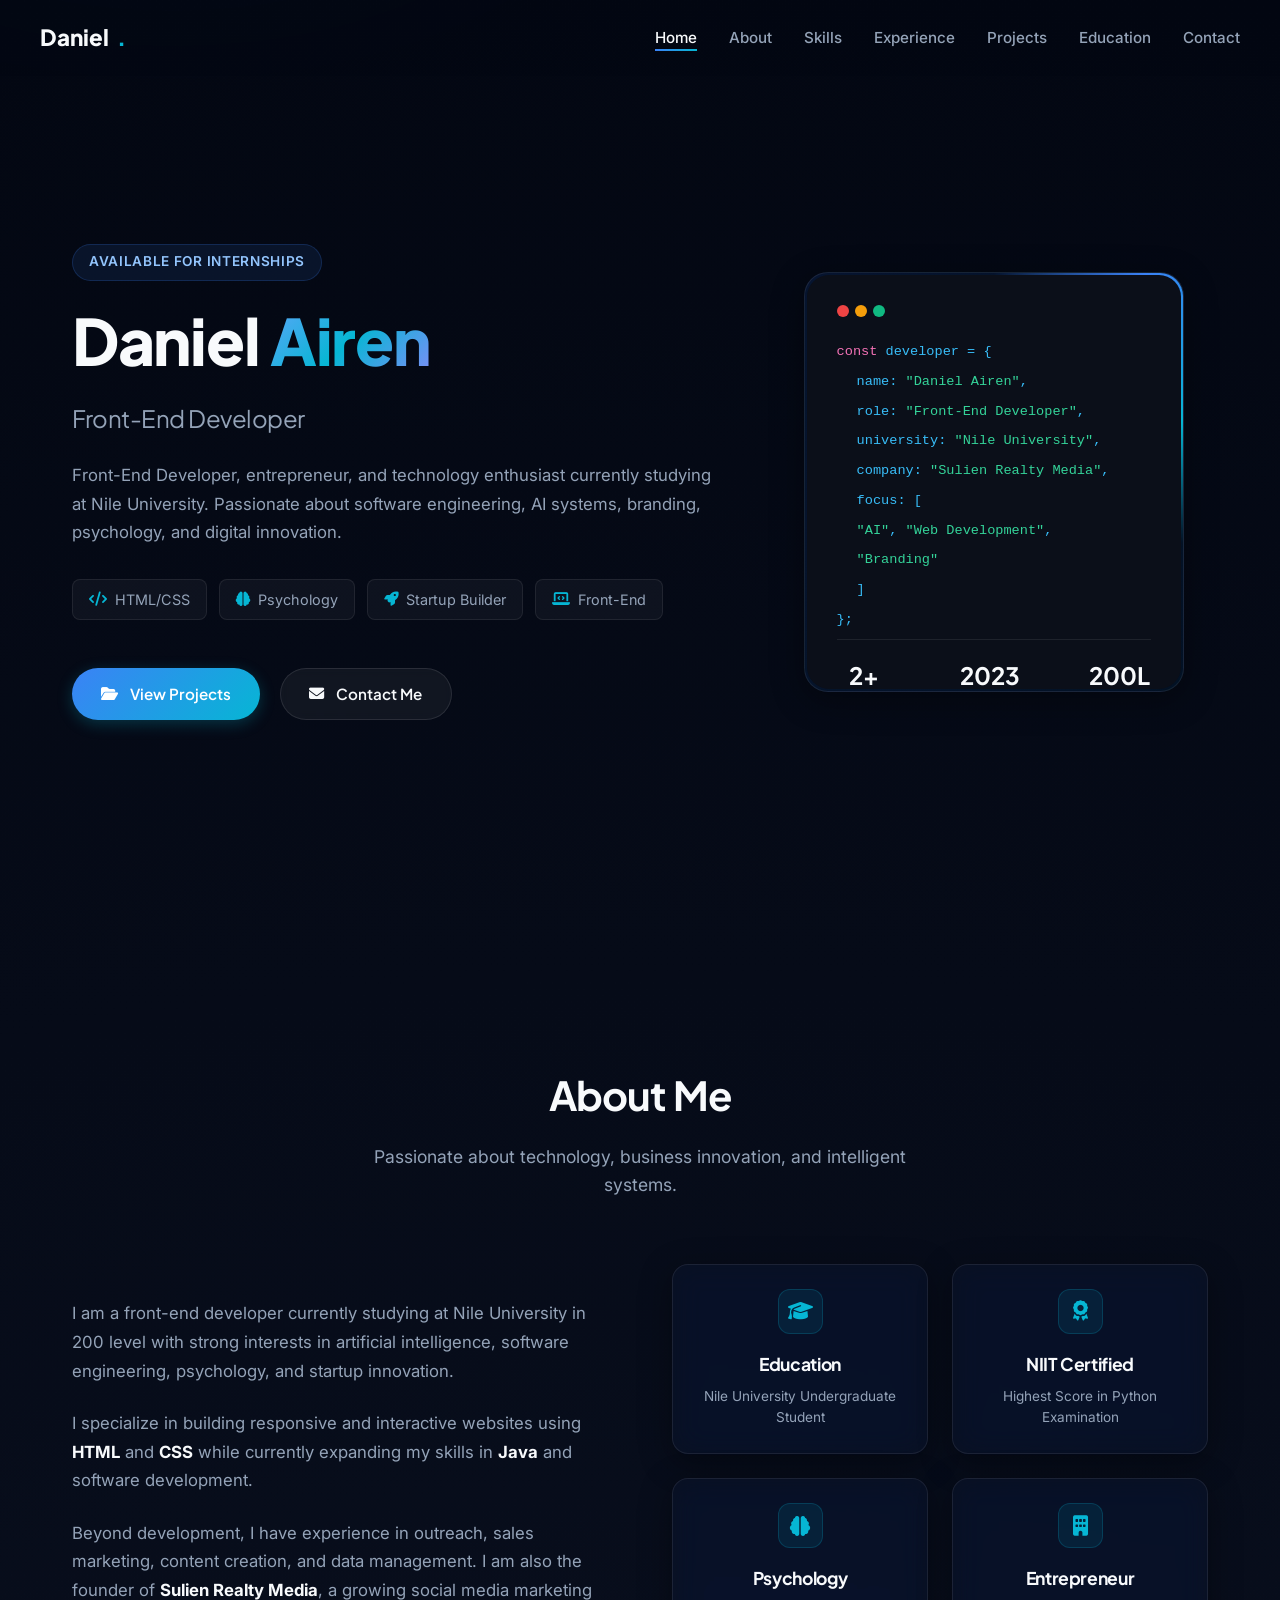
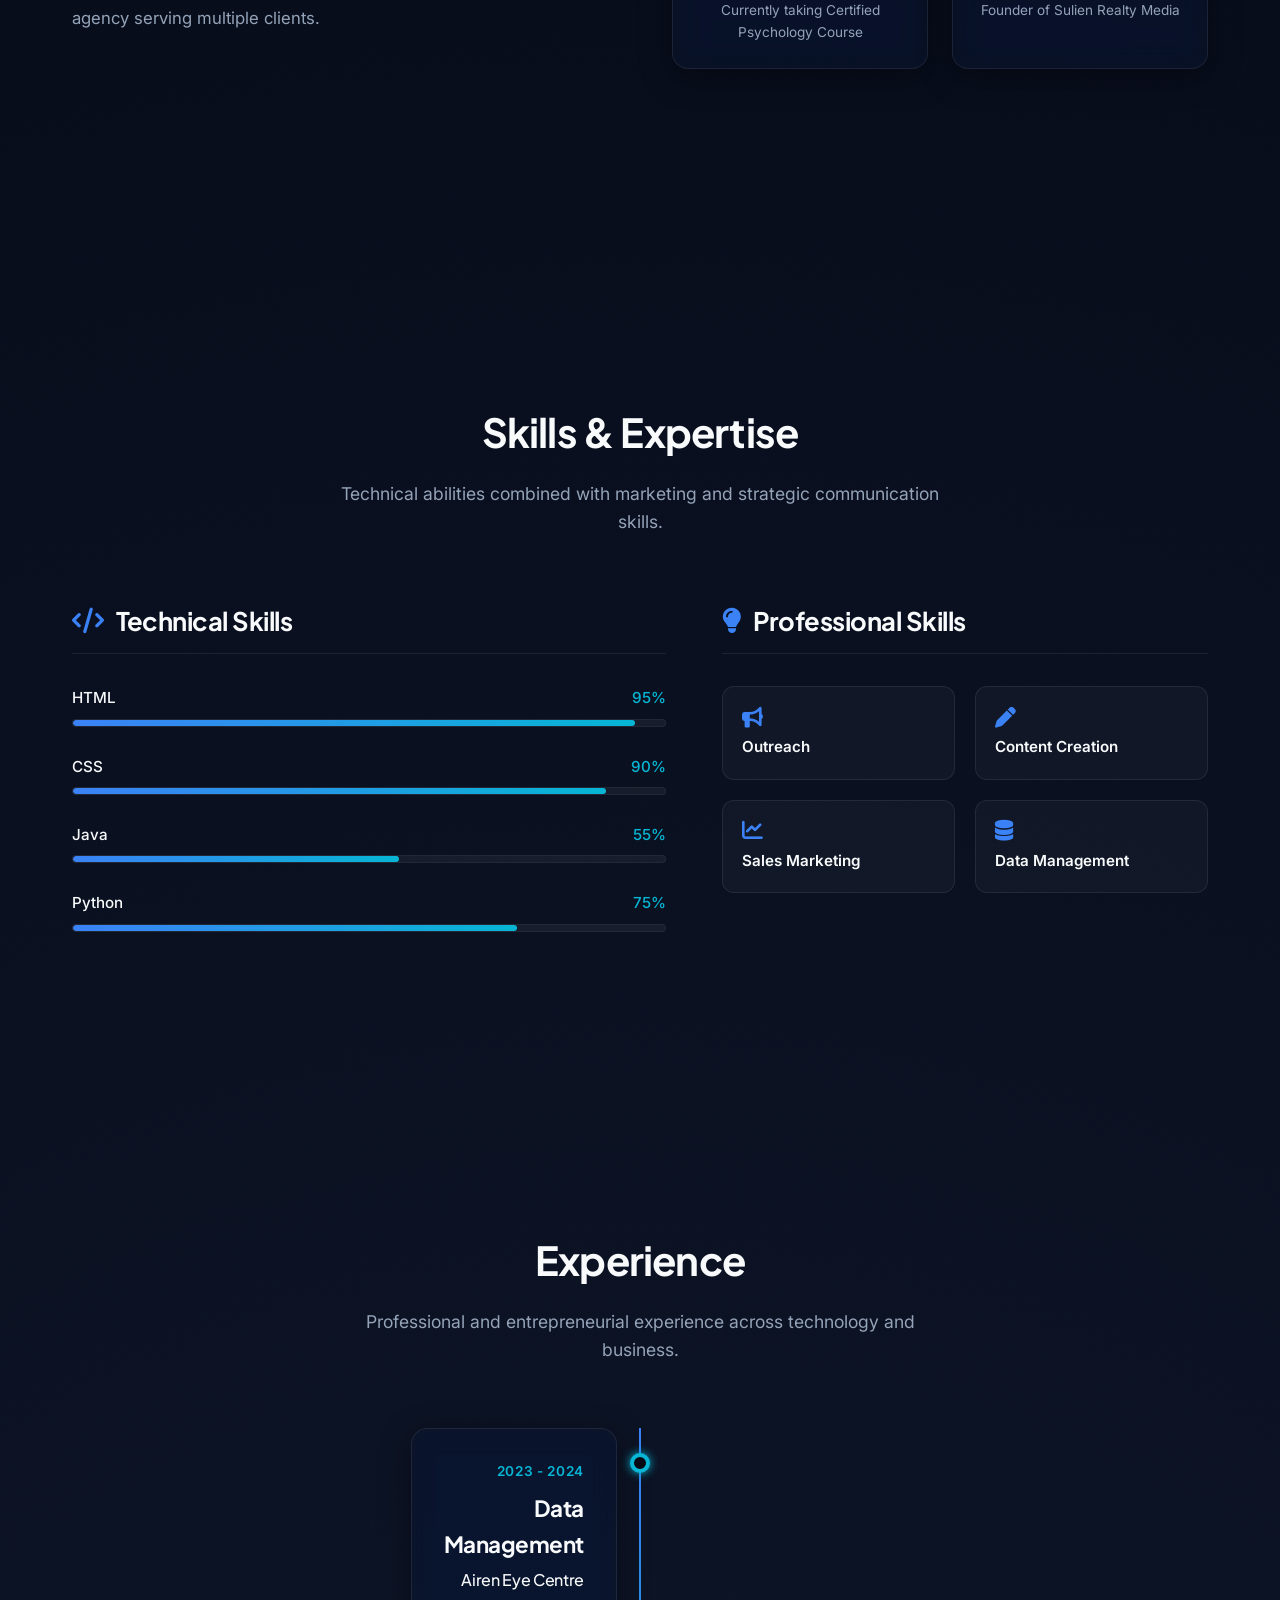
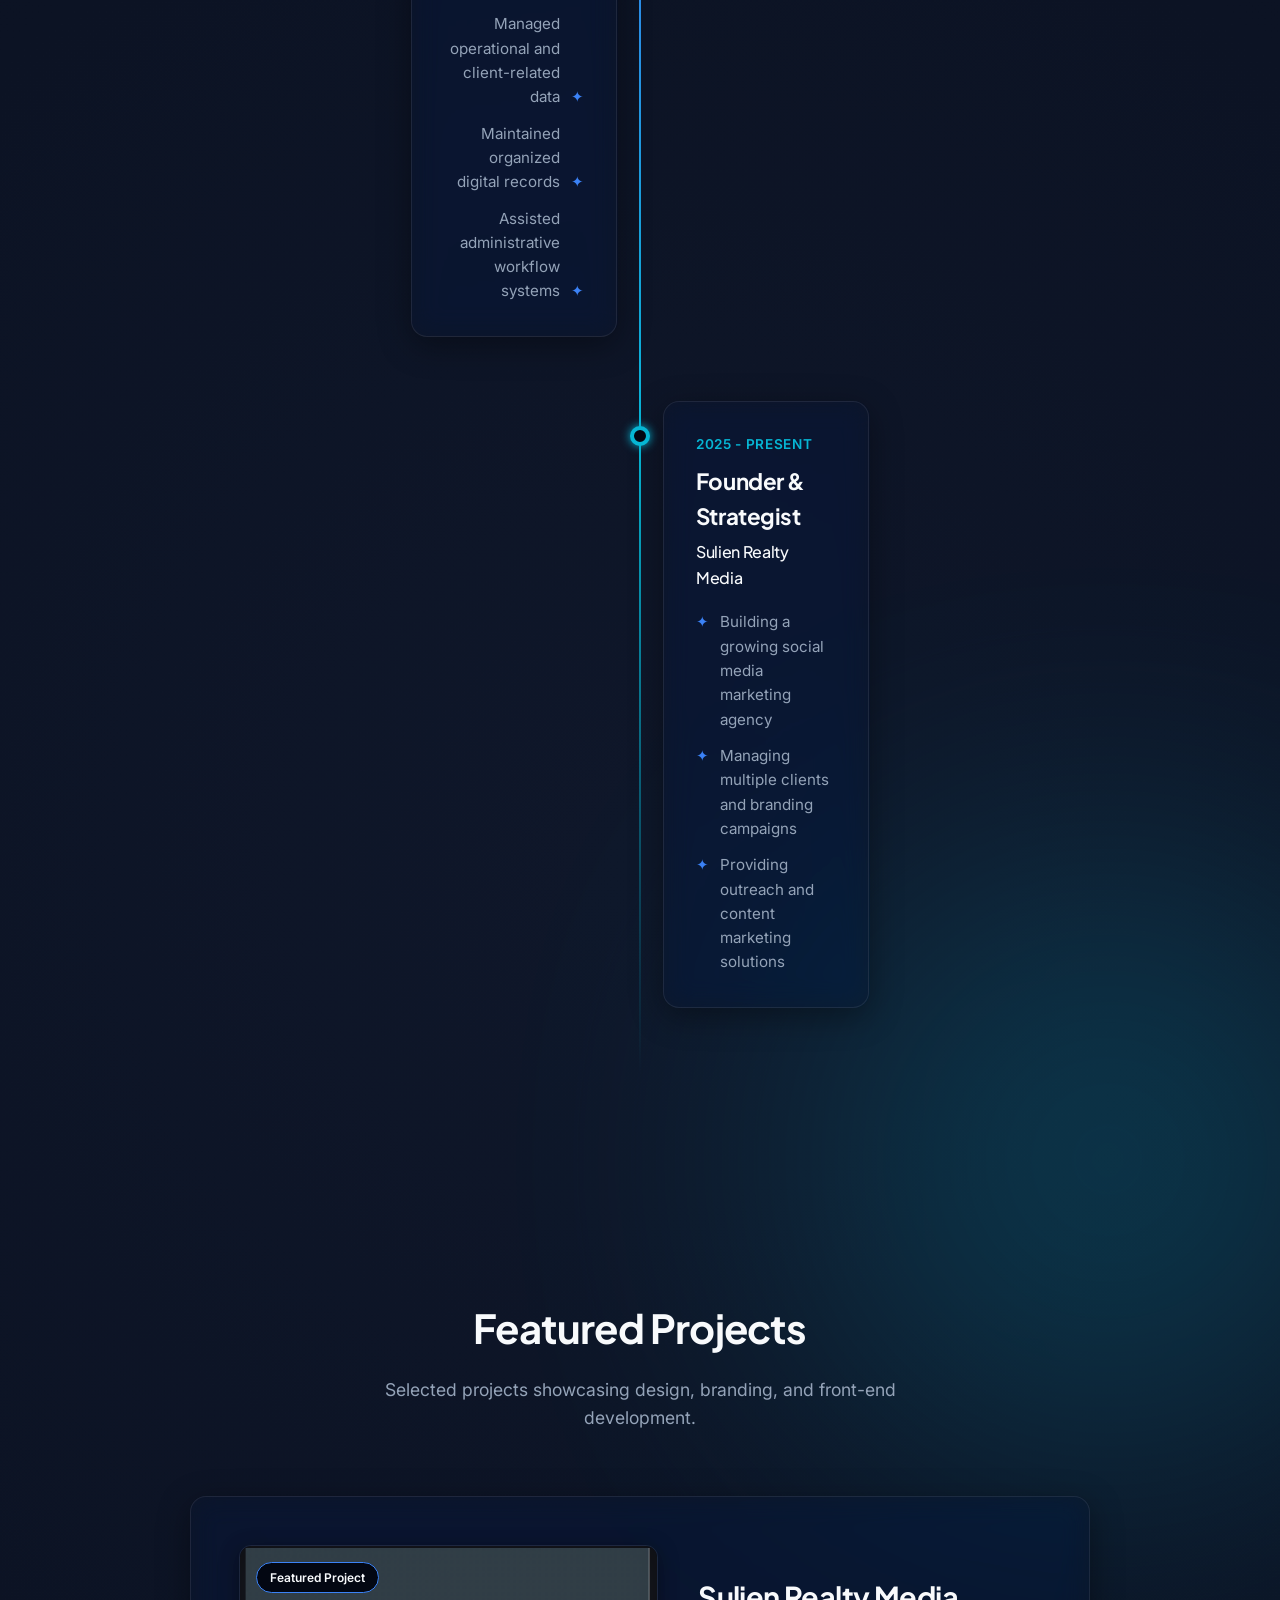
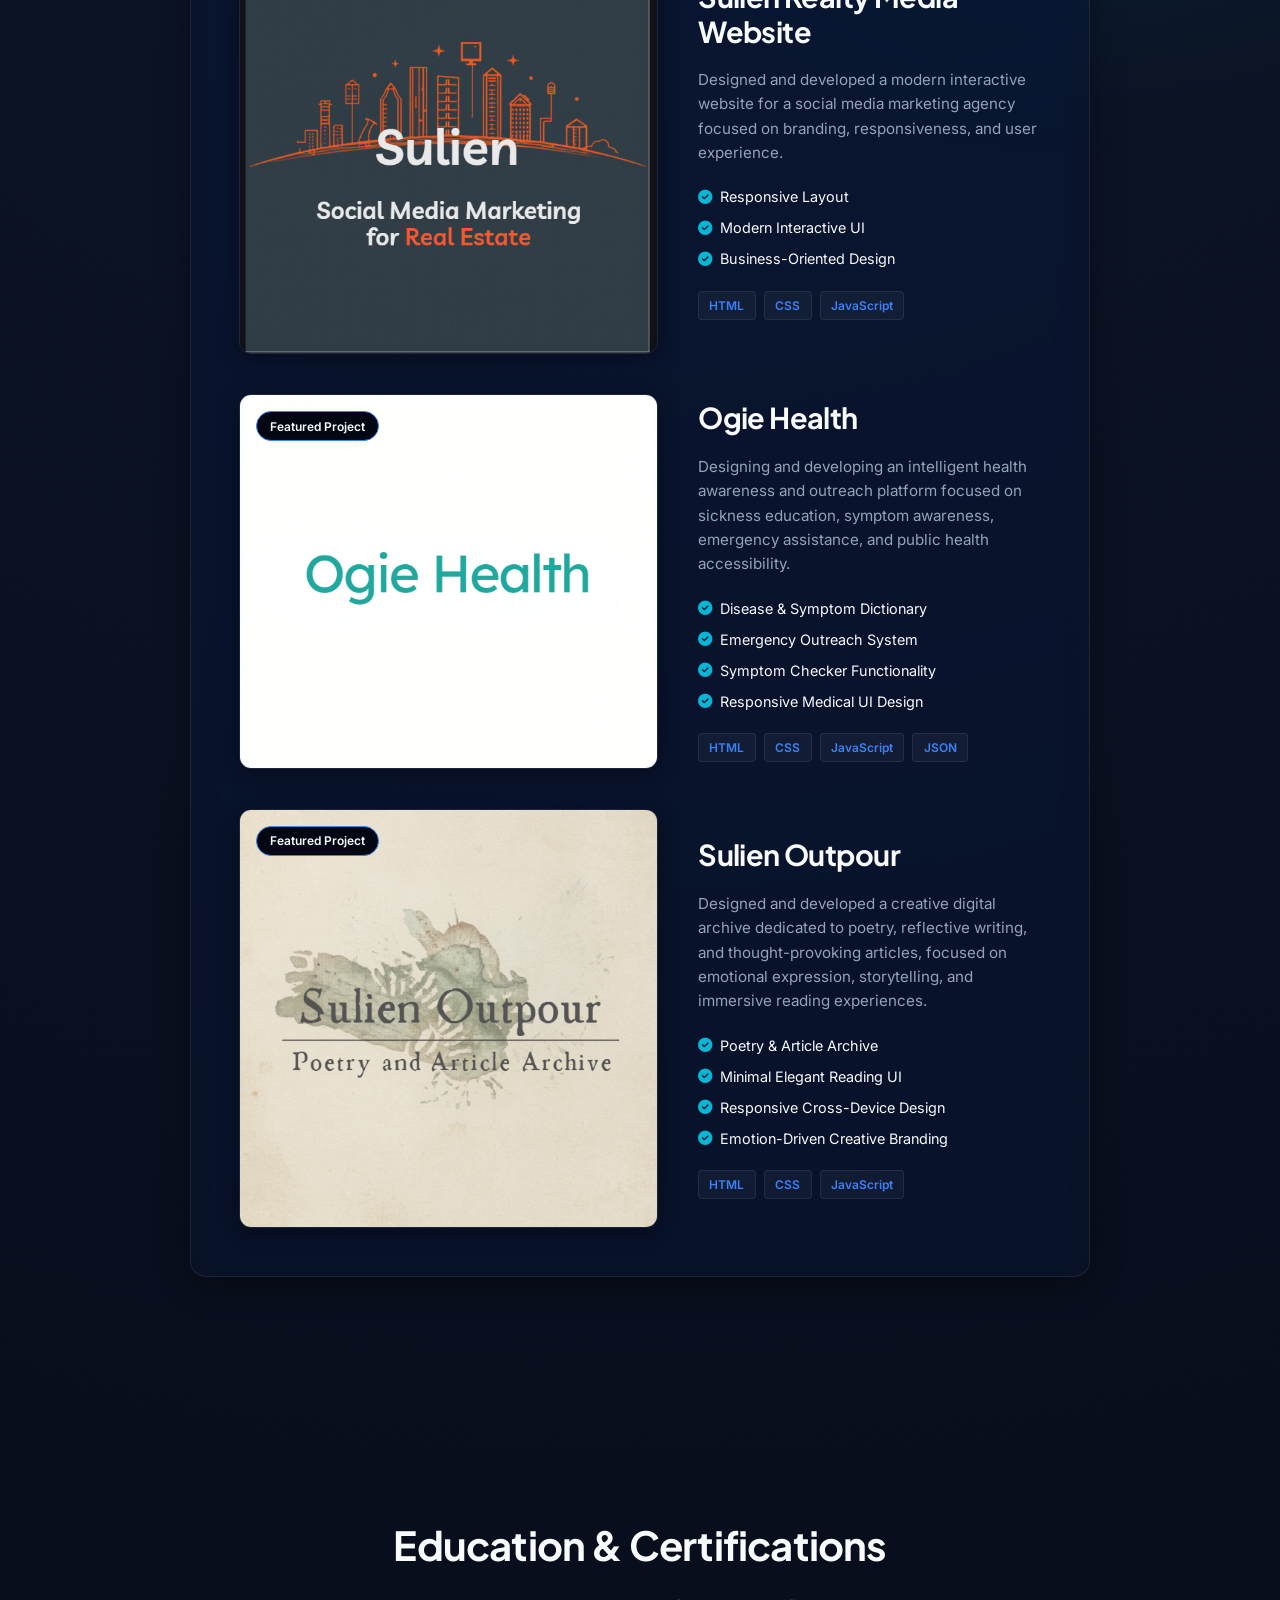
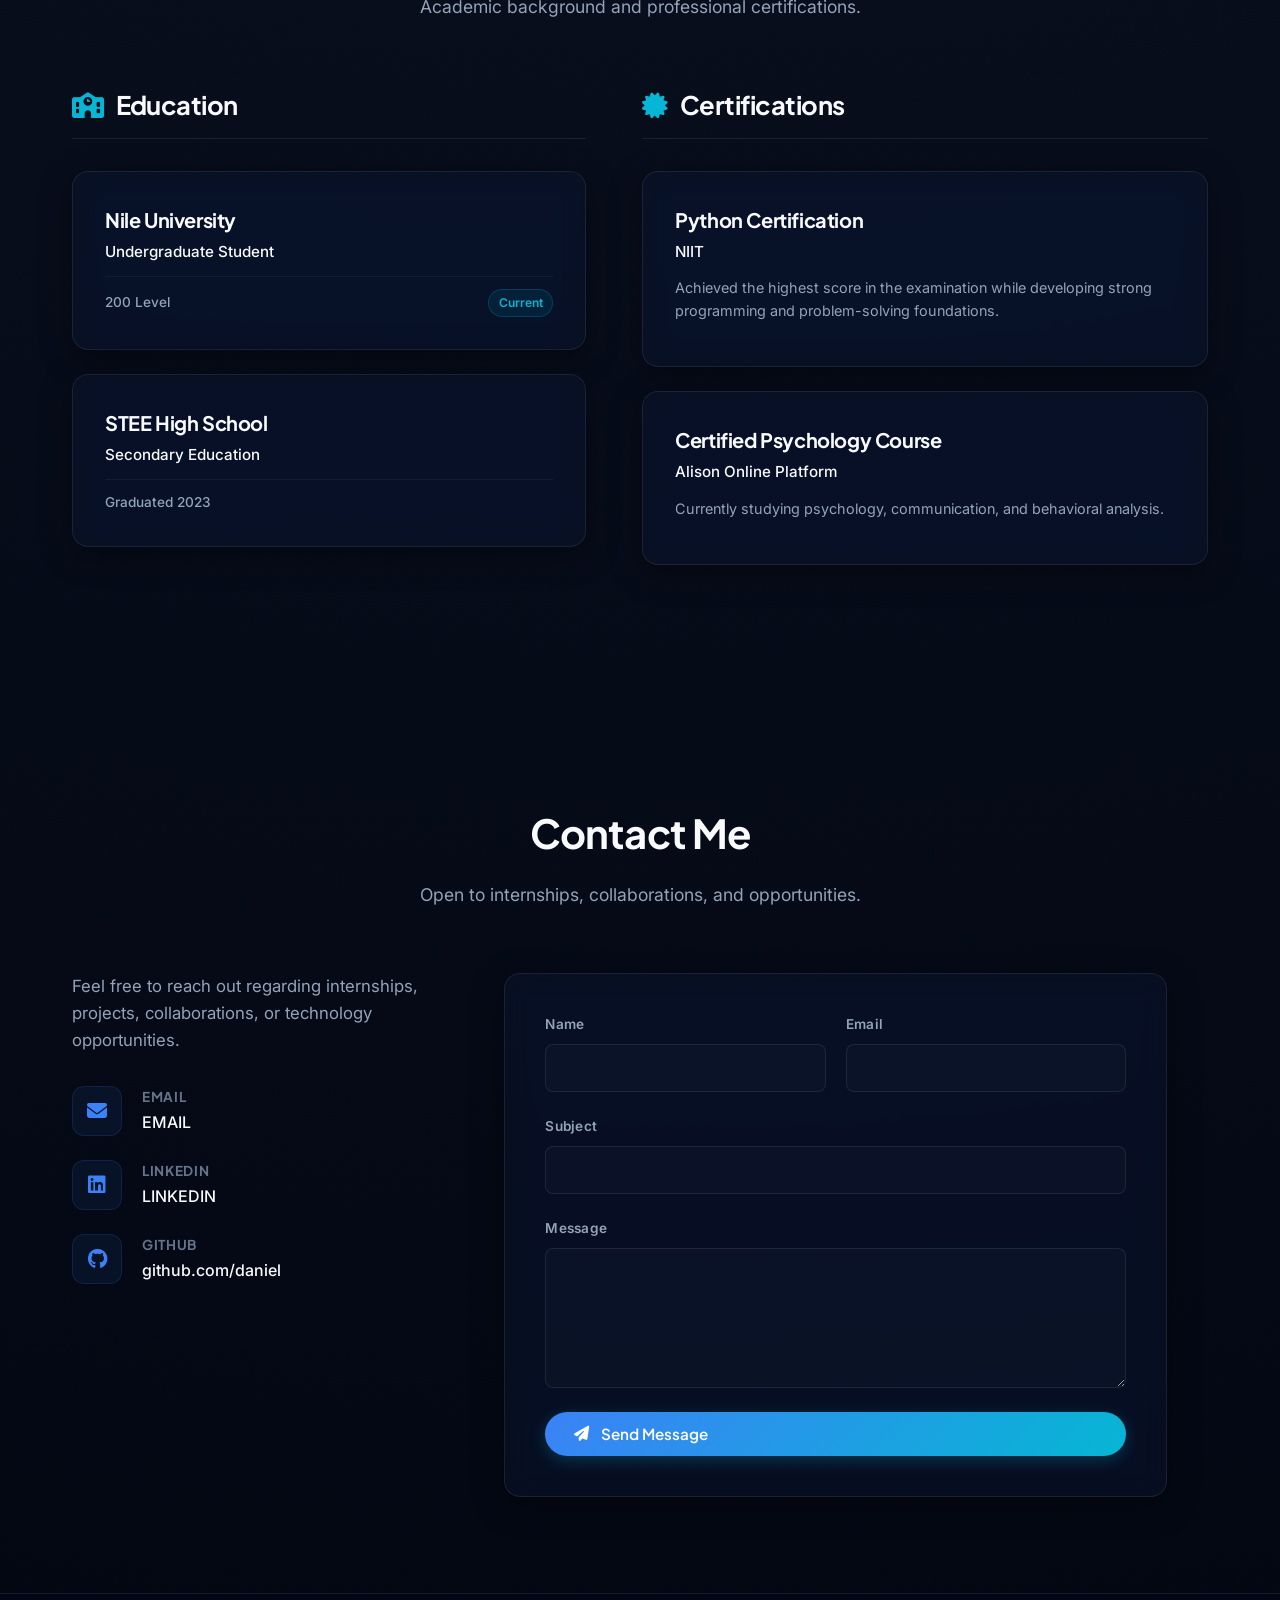
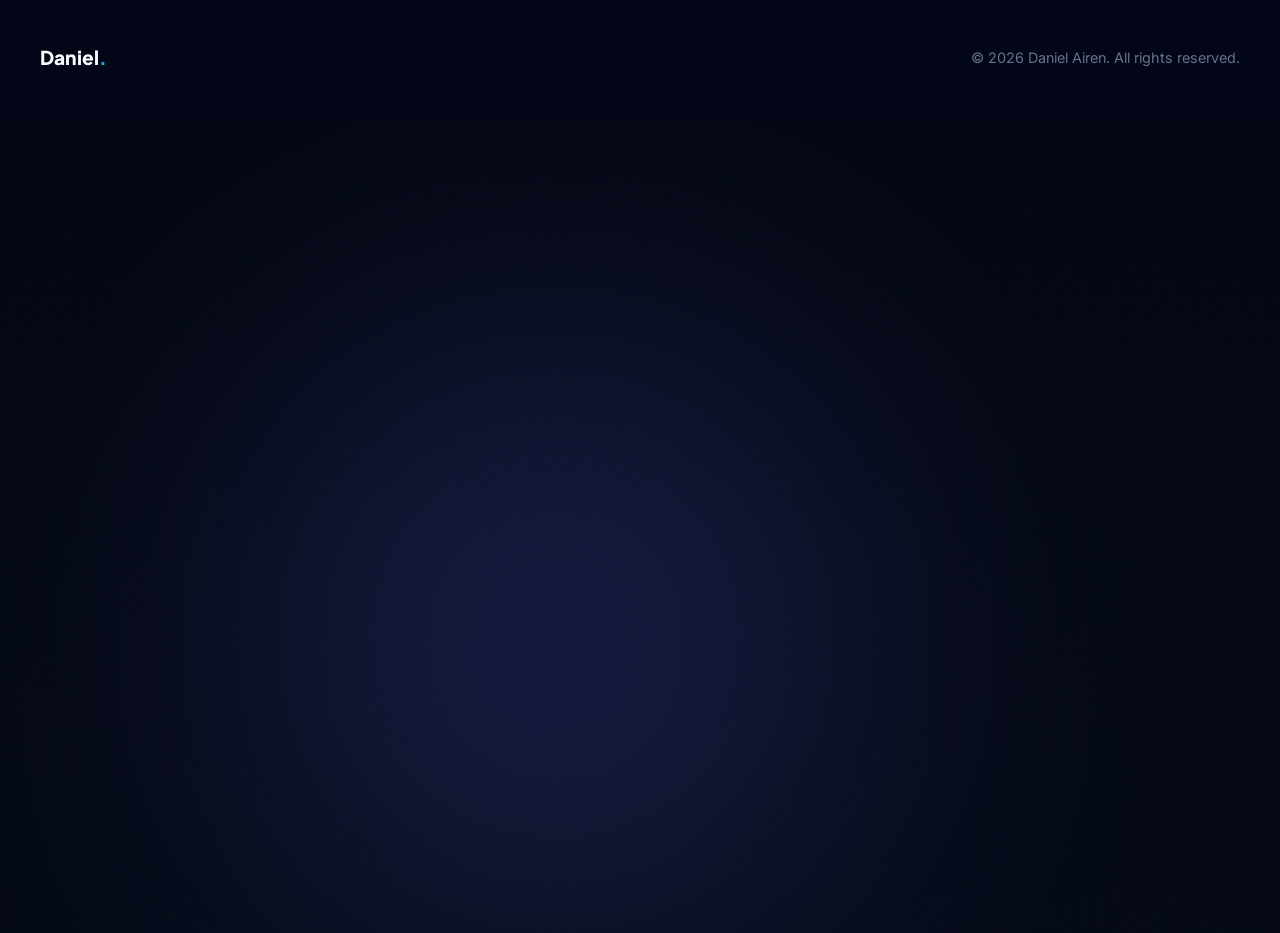
==== commit 469984ac: "made images of the projects into links" ====
--- a/index.html
+++ b/index.html
@@ -455,7 +455,9 @@
                         Featured Project
                     </div>
 
-                    <img src="sulienproject.PNG" alt="Sulien Realty Media" class="project-img" />
+                    <a href="https://daniel-gif-dev.github.io/SulienMedia/">
+                        <img src="sulienproject.PNG" alt="Sulien Realty Media" class="project-img" />
+                    </a>
 
                 </div>
 
@@ -528,7 +530,9 @@
                         Featured Project
                     </div>
 
-                    <img src="SulienOutpour.PNG" alt="Sulien Outpour" class="project-img" />
+                    <a href="https://daniel-gif-dev.github.io/my-website/">
+                        <img src="SulienOutpour.PNG" alt="Sulien Outpour" class="project-img" />
+                    </a>
 
                 </div>
 
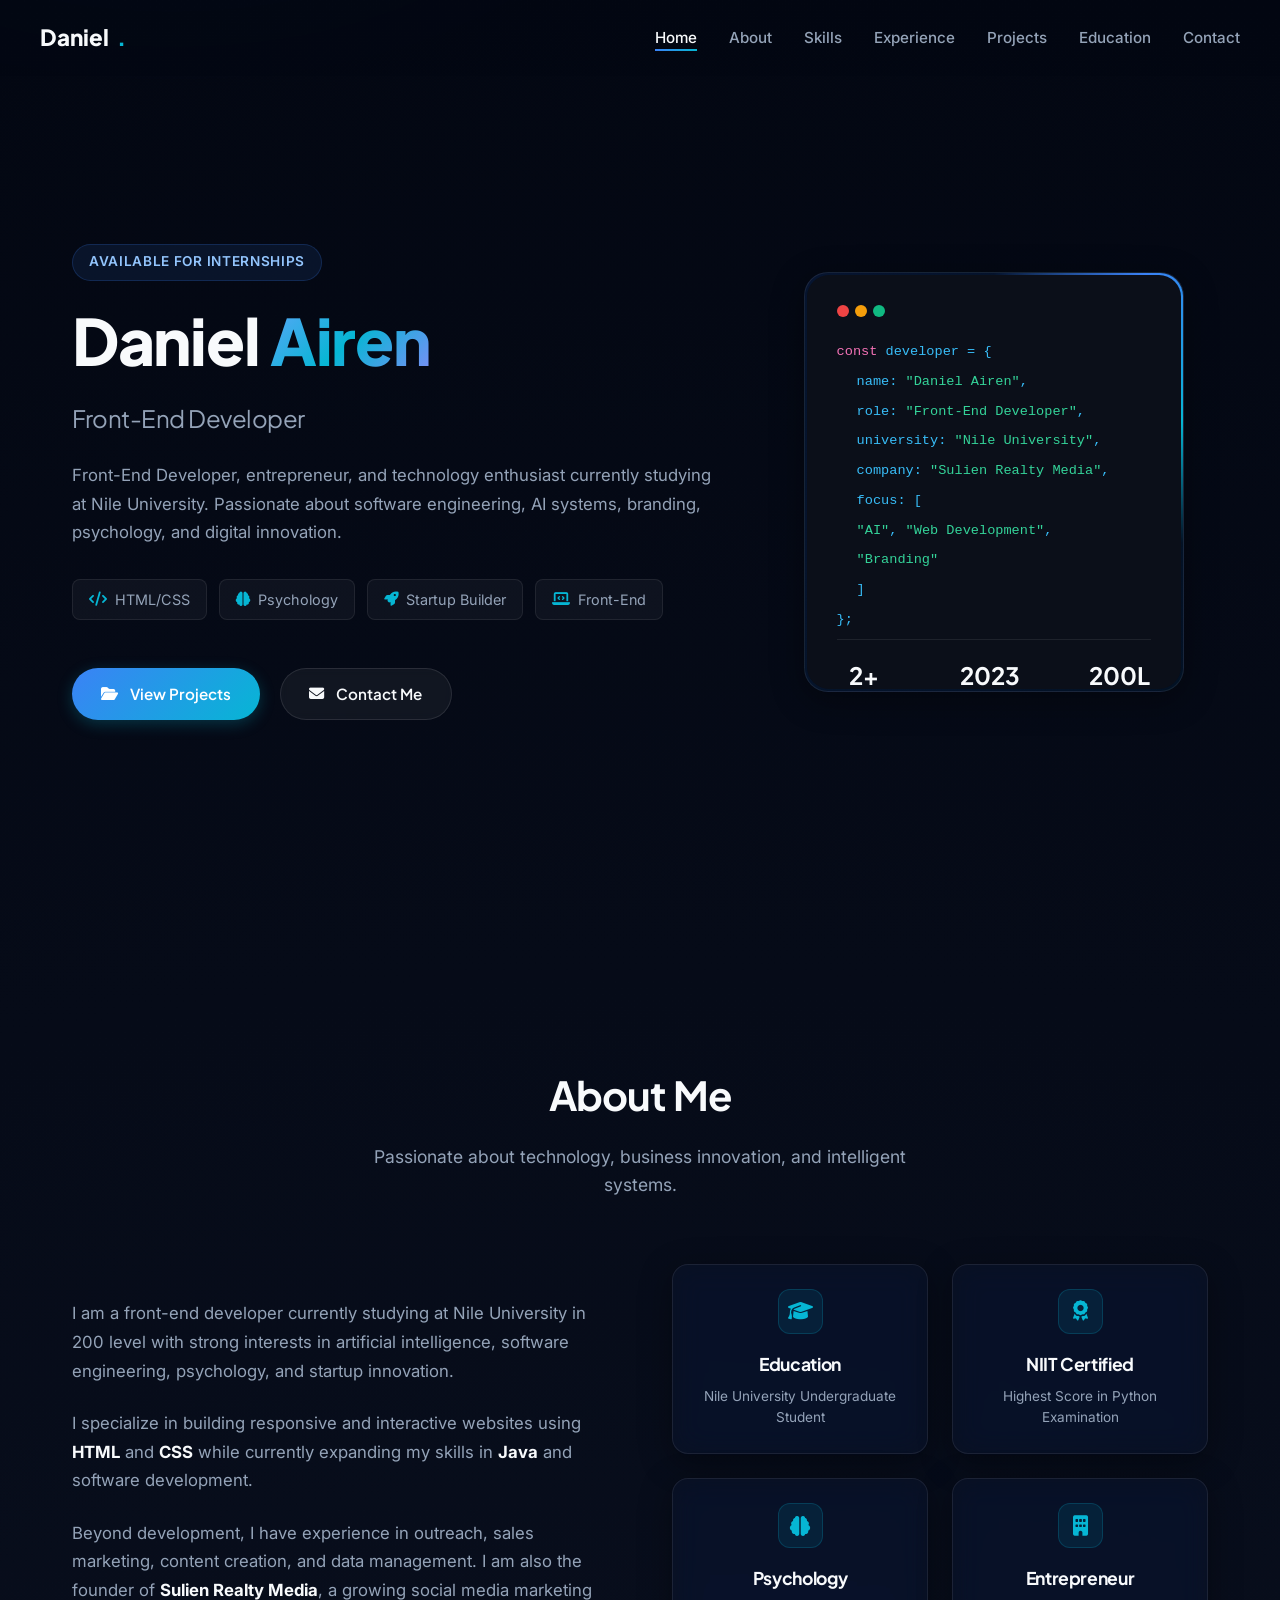
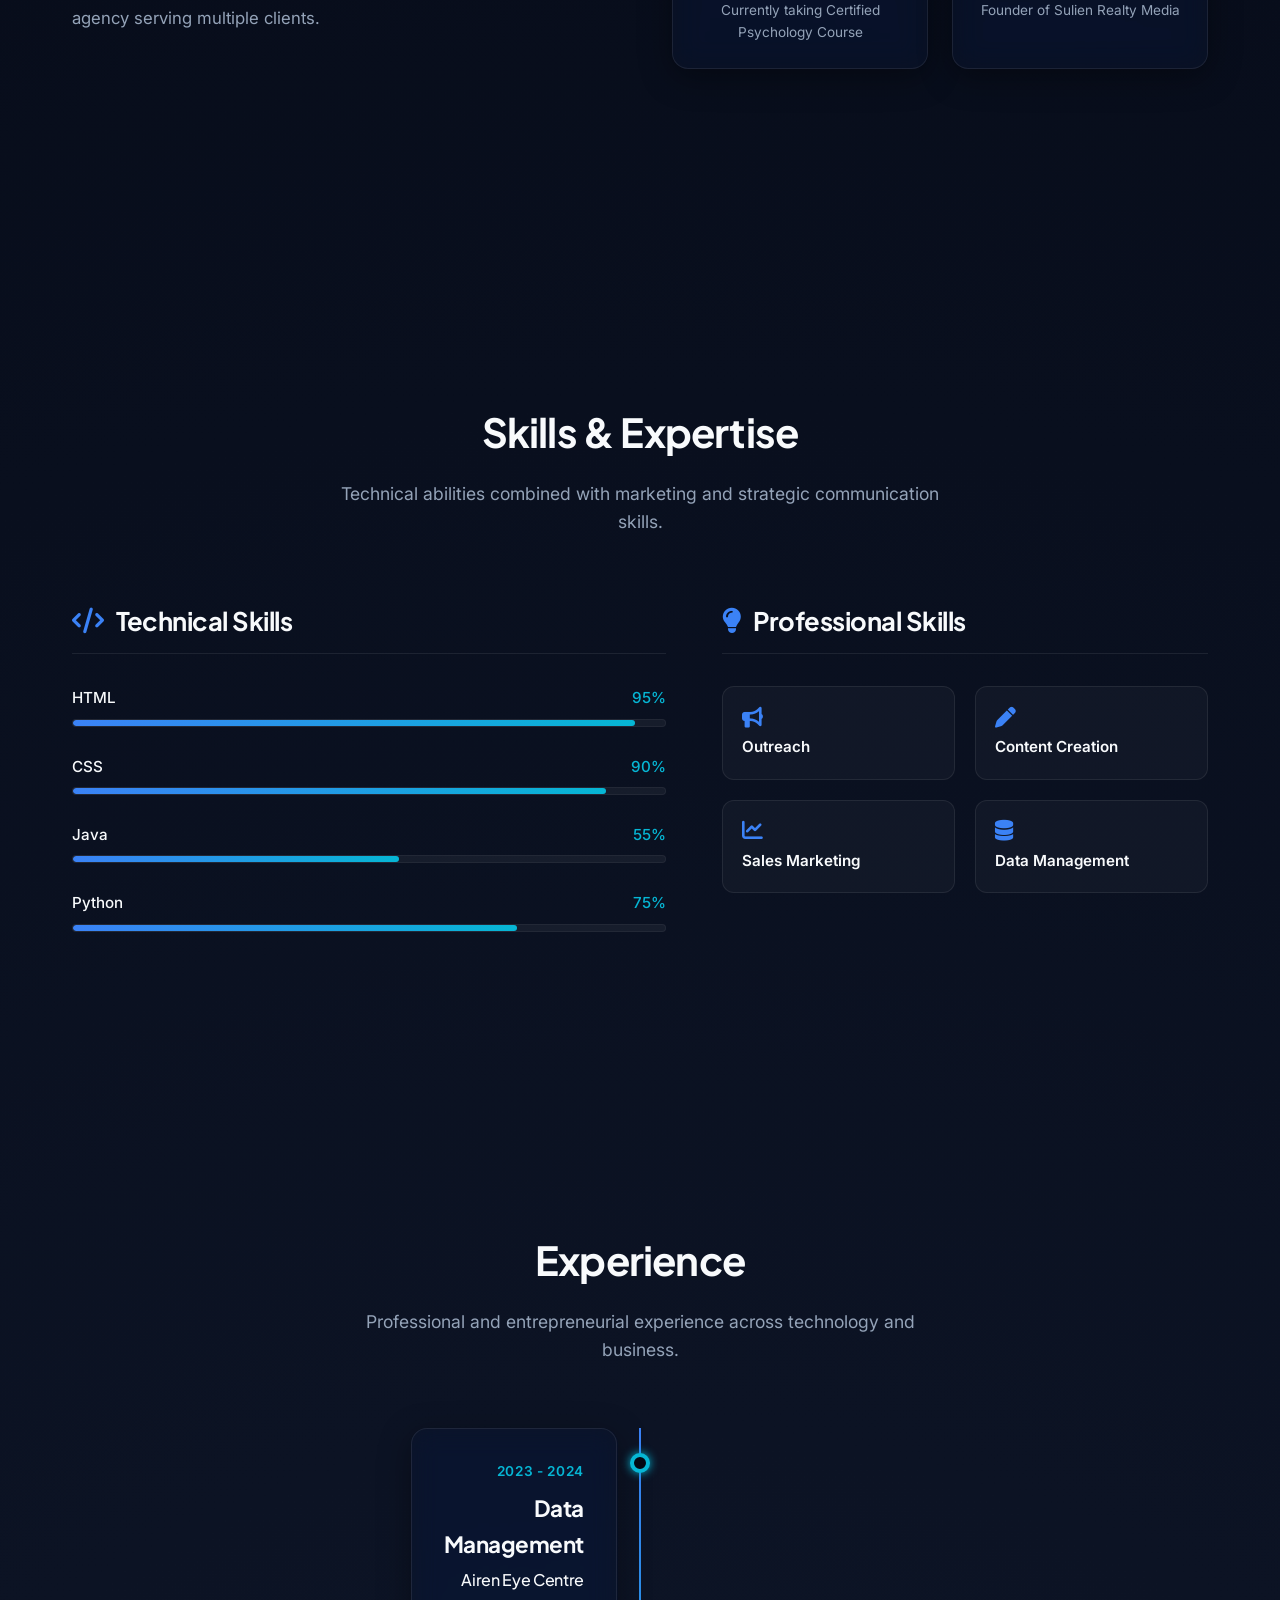
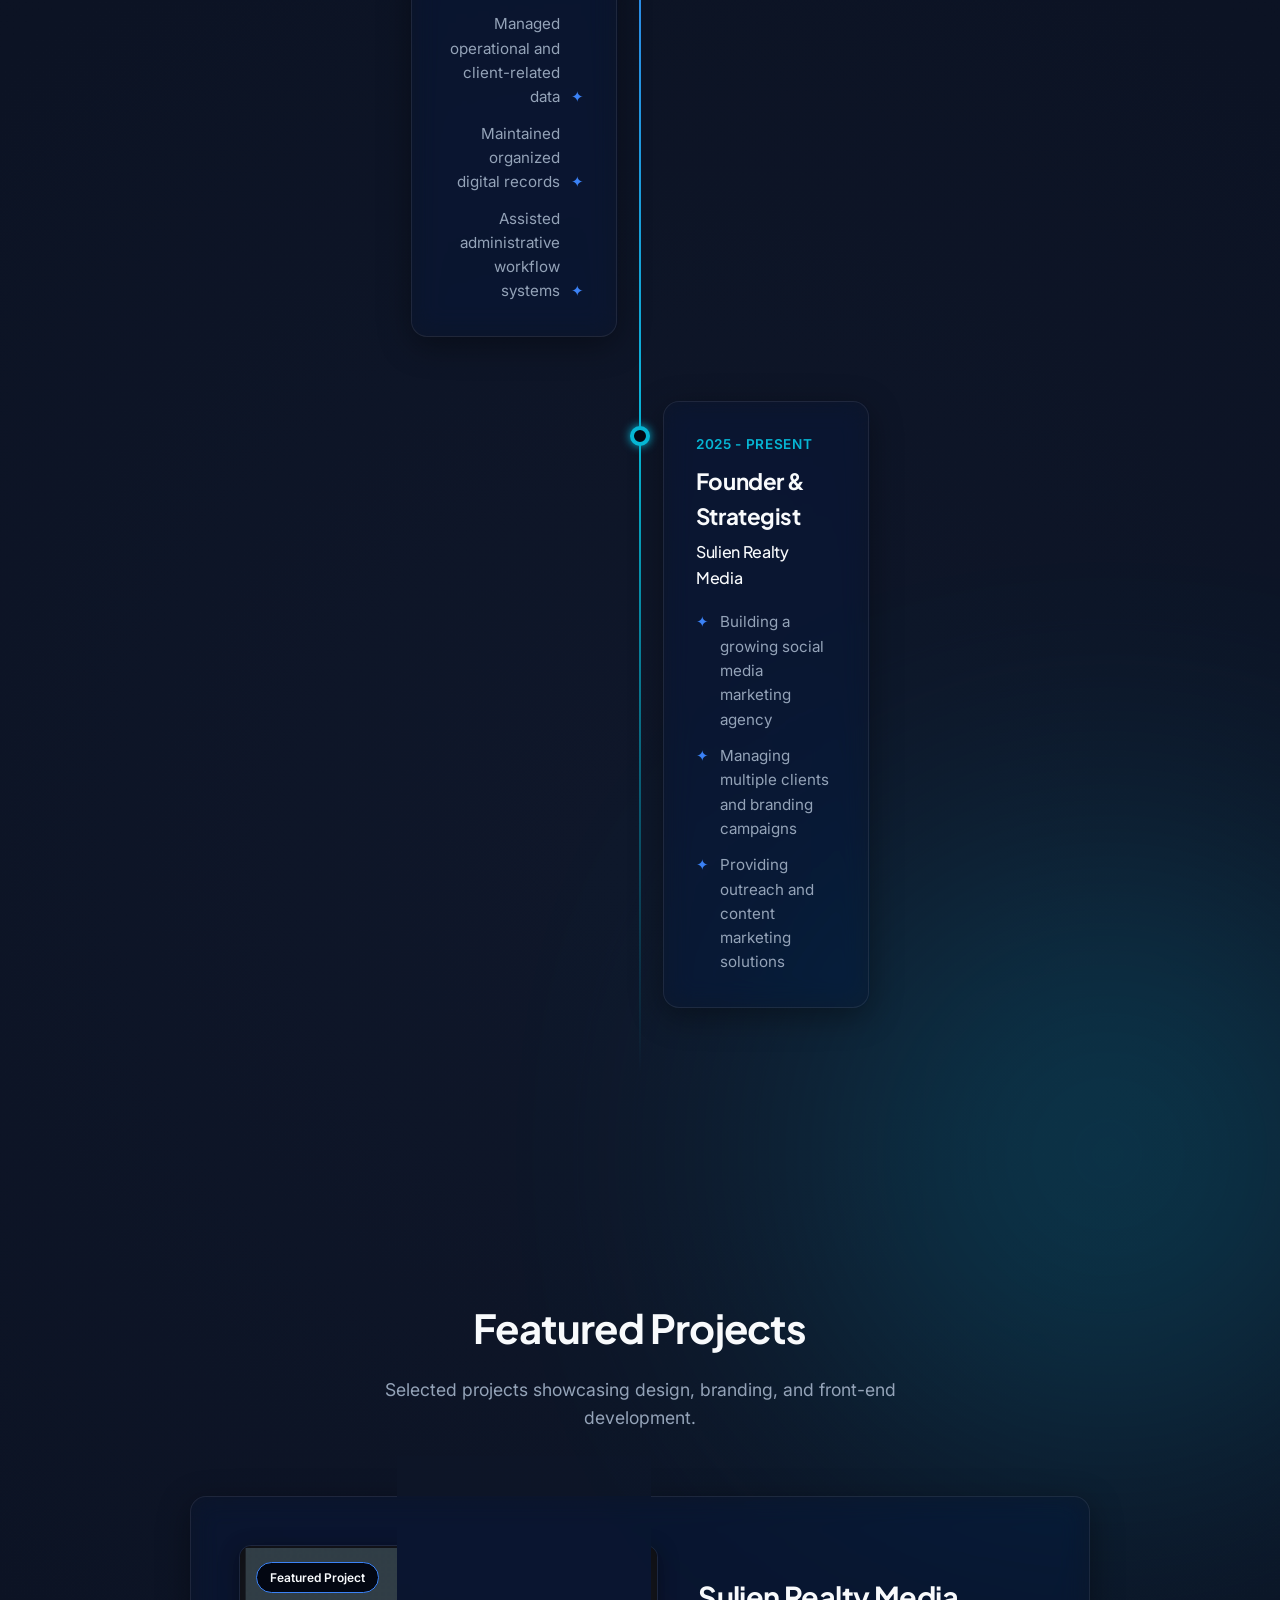
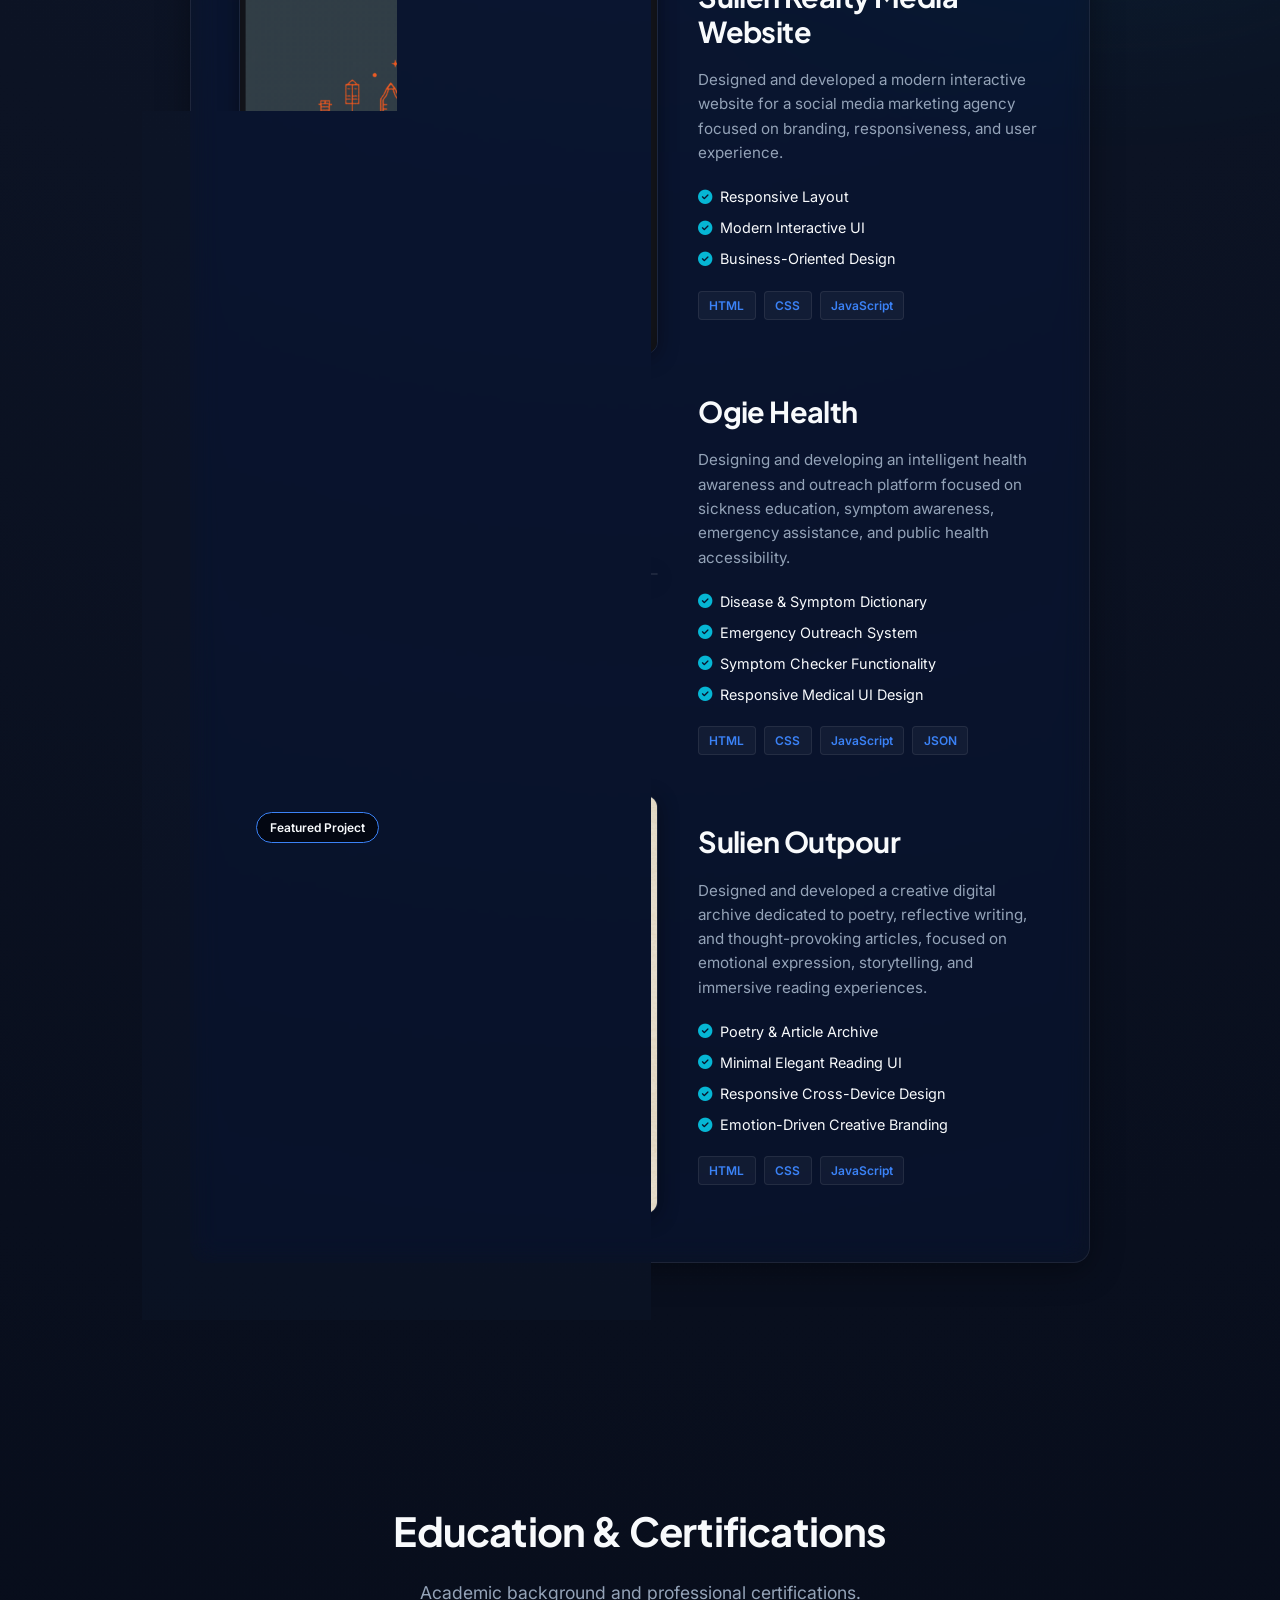
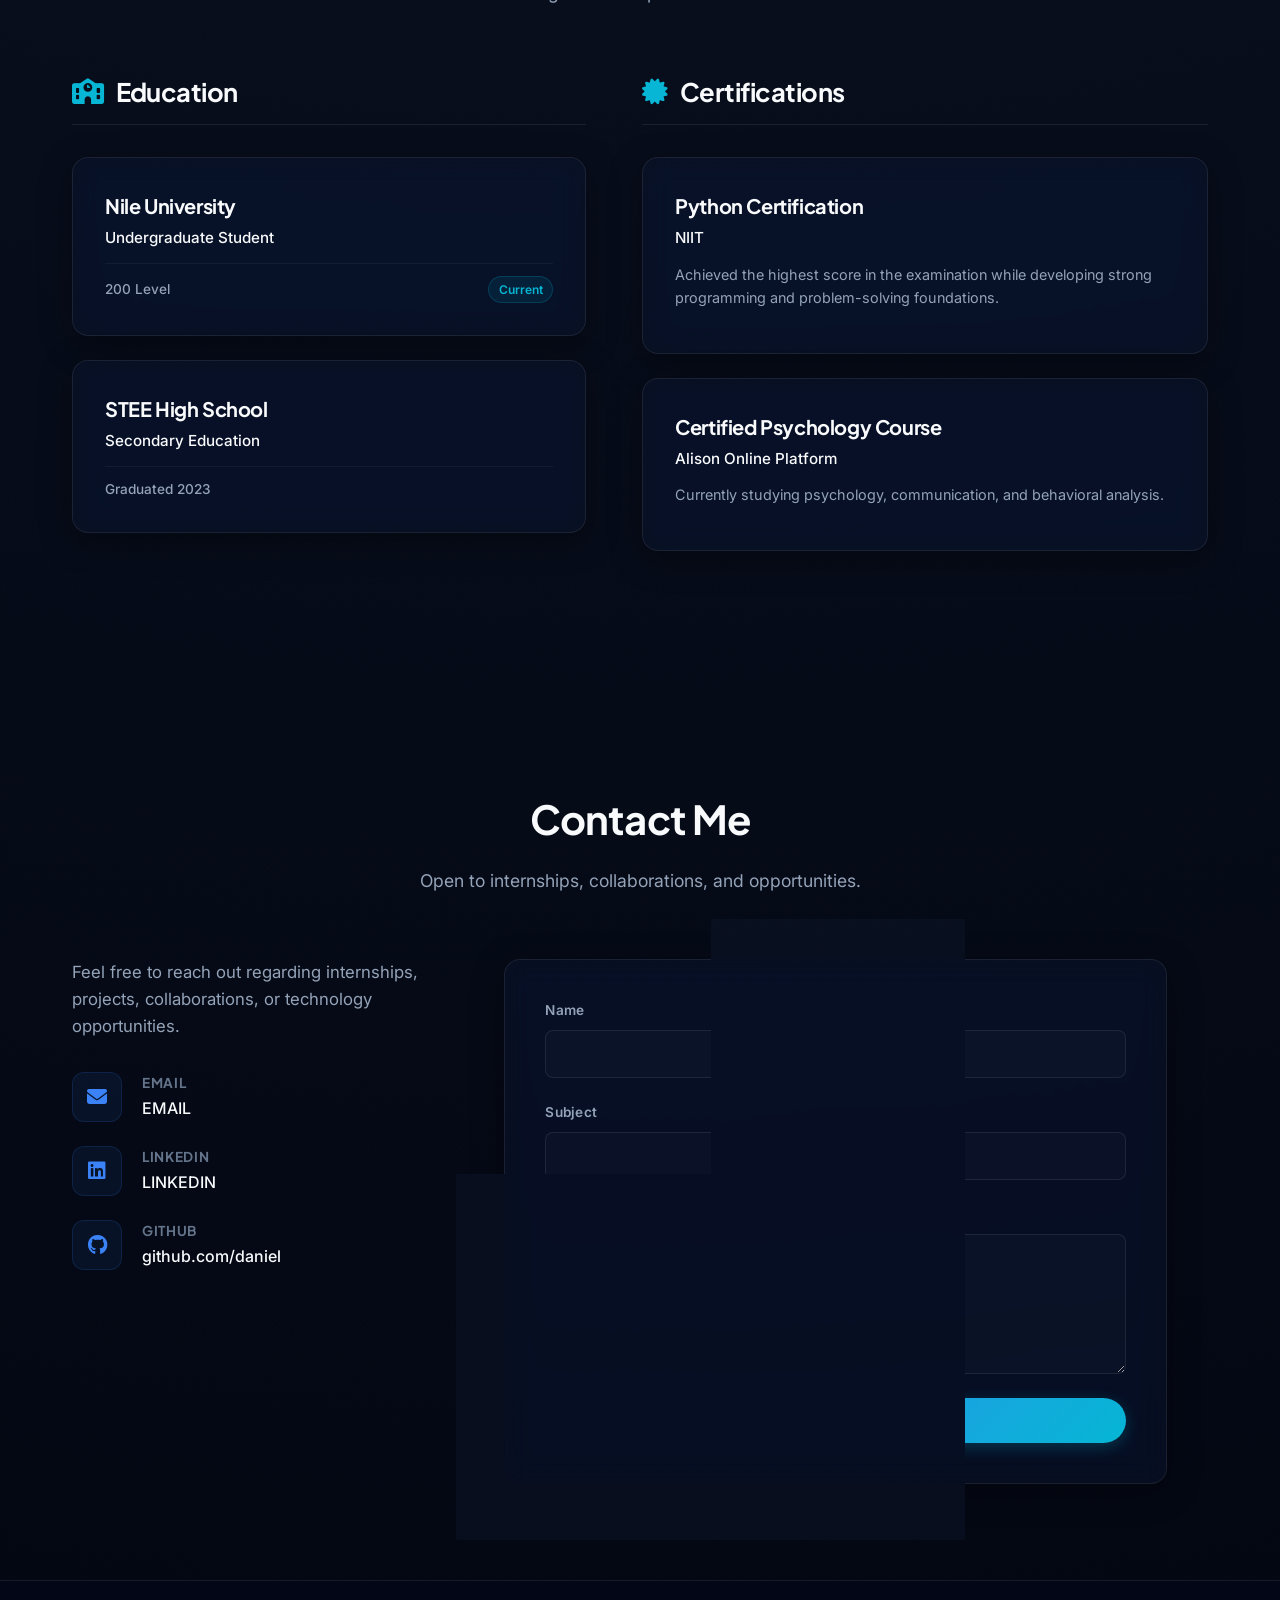
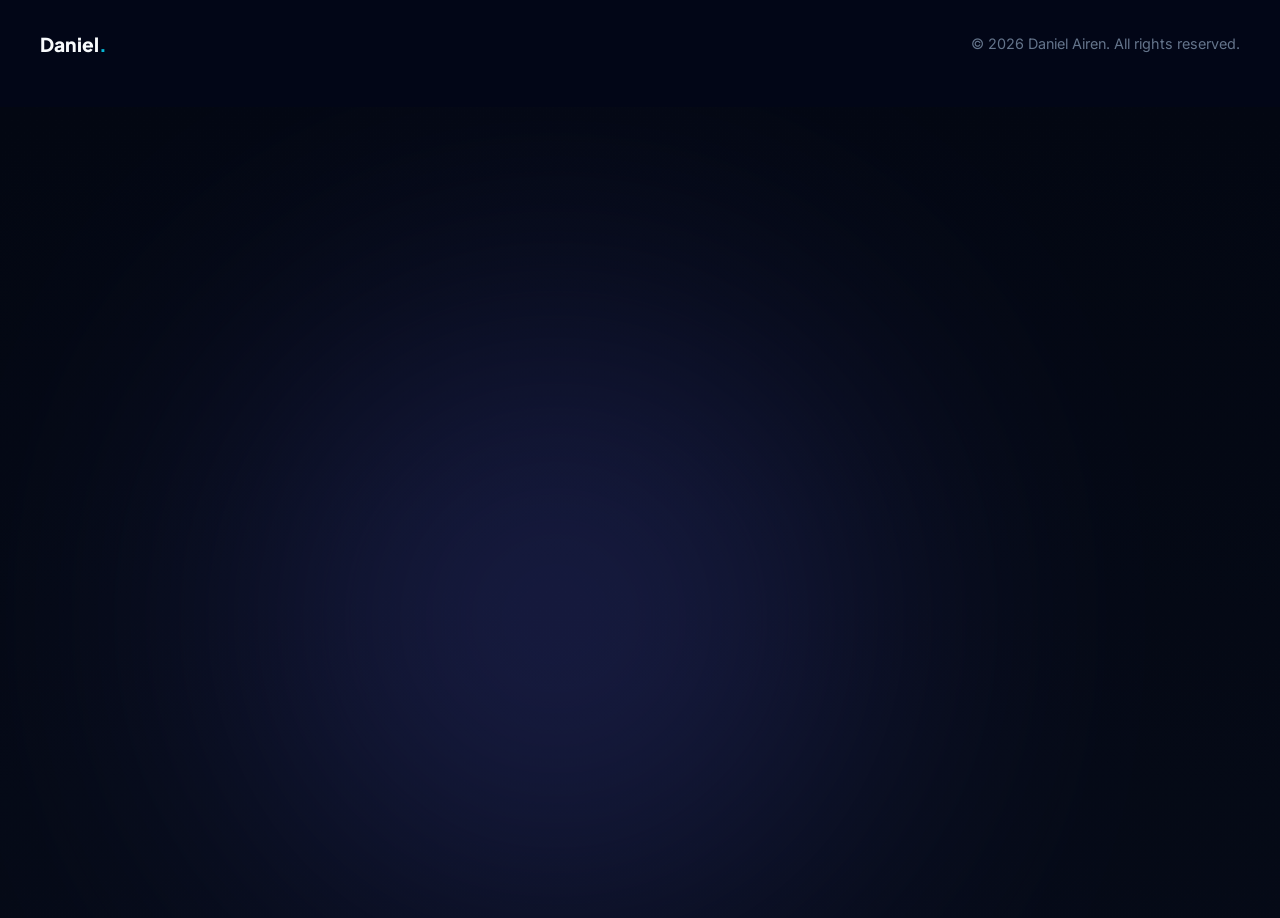
==== commit 16db913a: "ogie link added" ====
--- a/index.html
+++ b/index.html
@@ -492,7 +492,9 @@
                         Featured Project
                     </div>
 
-                    <img src="Ogieh.PNG" alt="Ogie Health" class="project-img" />
+                    <a href="https://daniel-gif-dev.github.io/Ogiehealth/> 
+                        <img src="Ogieh.PNG" alt="Ogie Health" class="project-img" />
+                    </a>
 
                 </div>
 
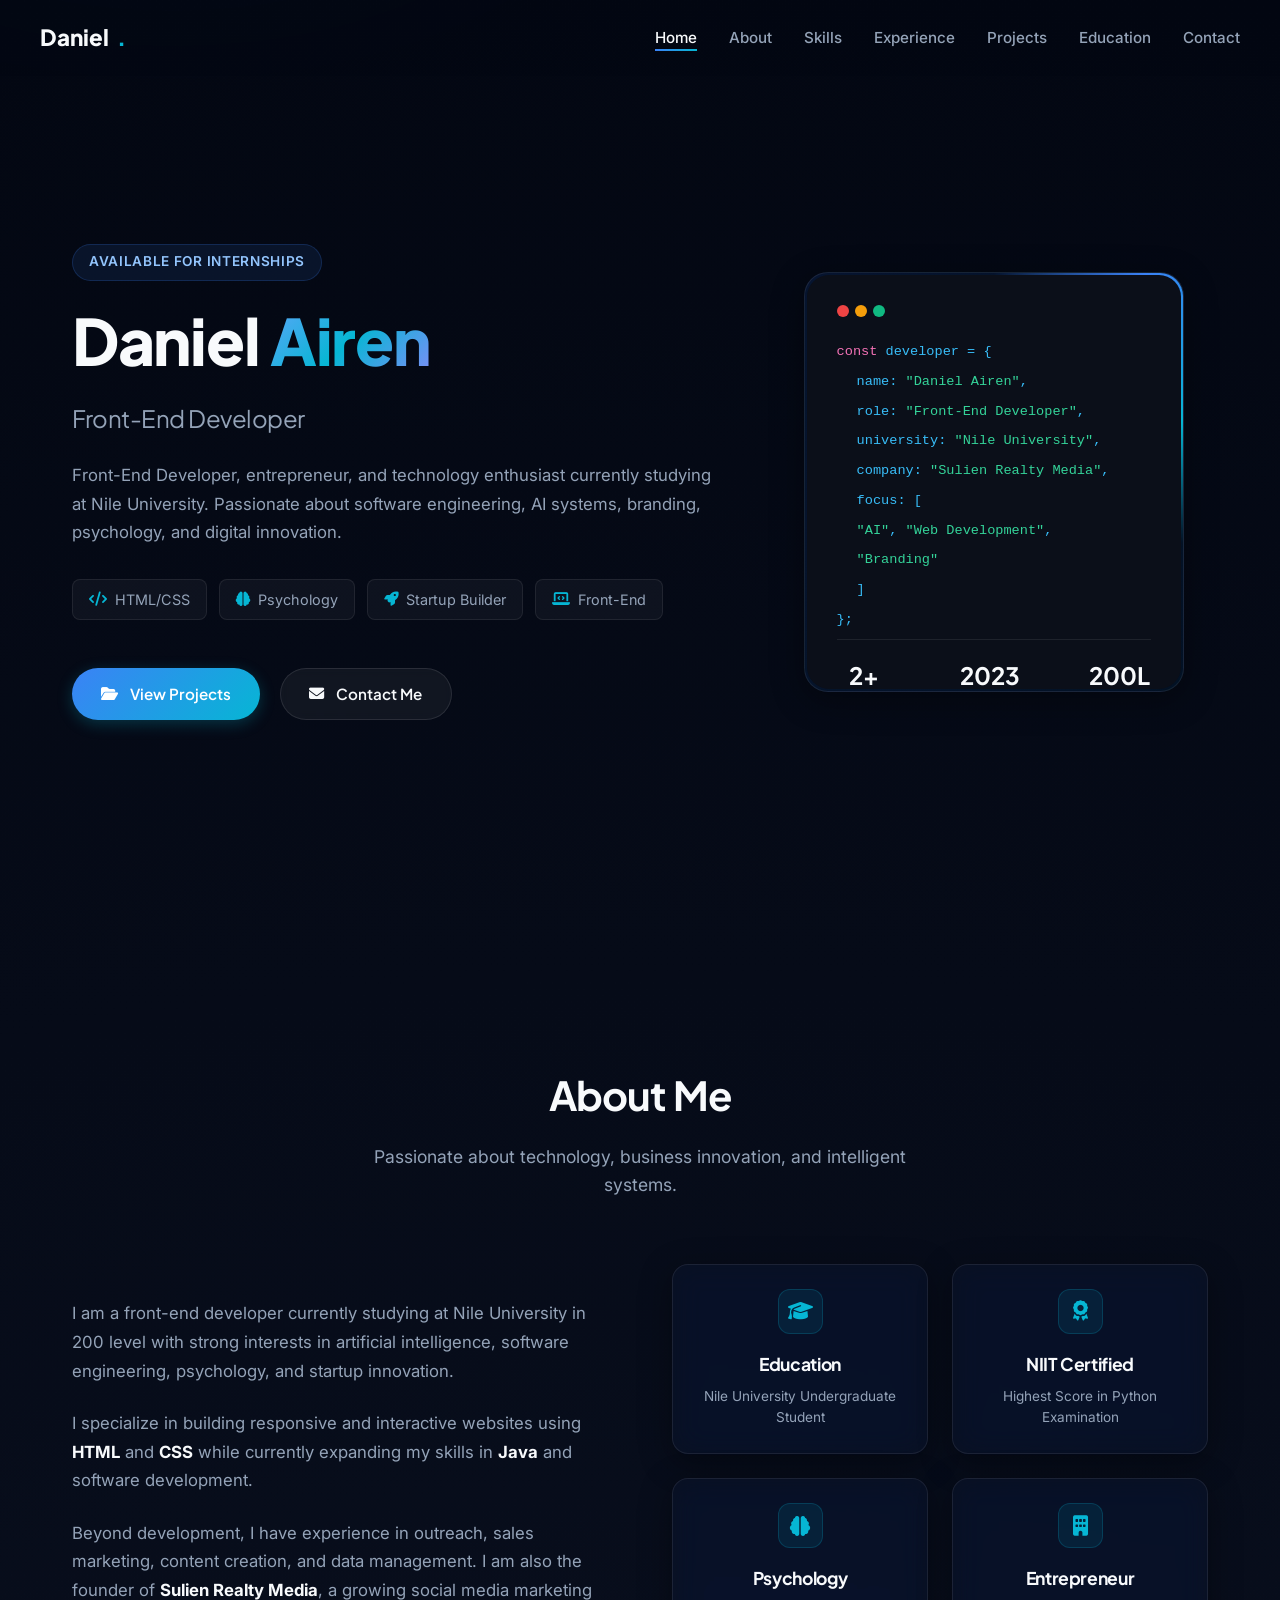
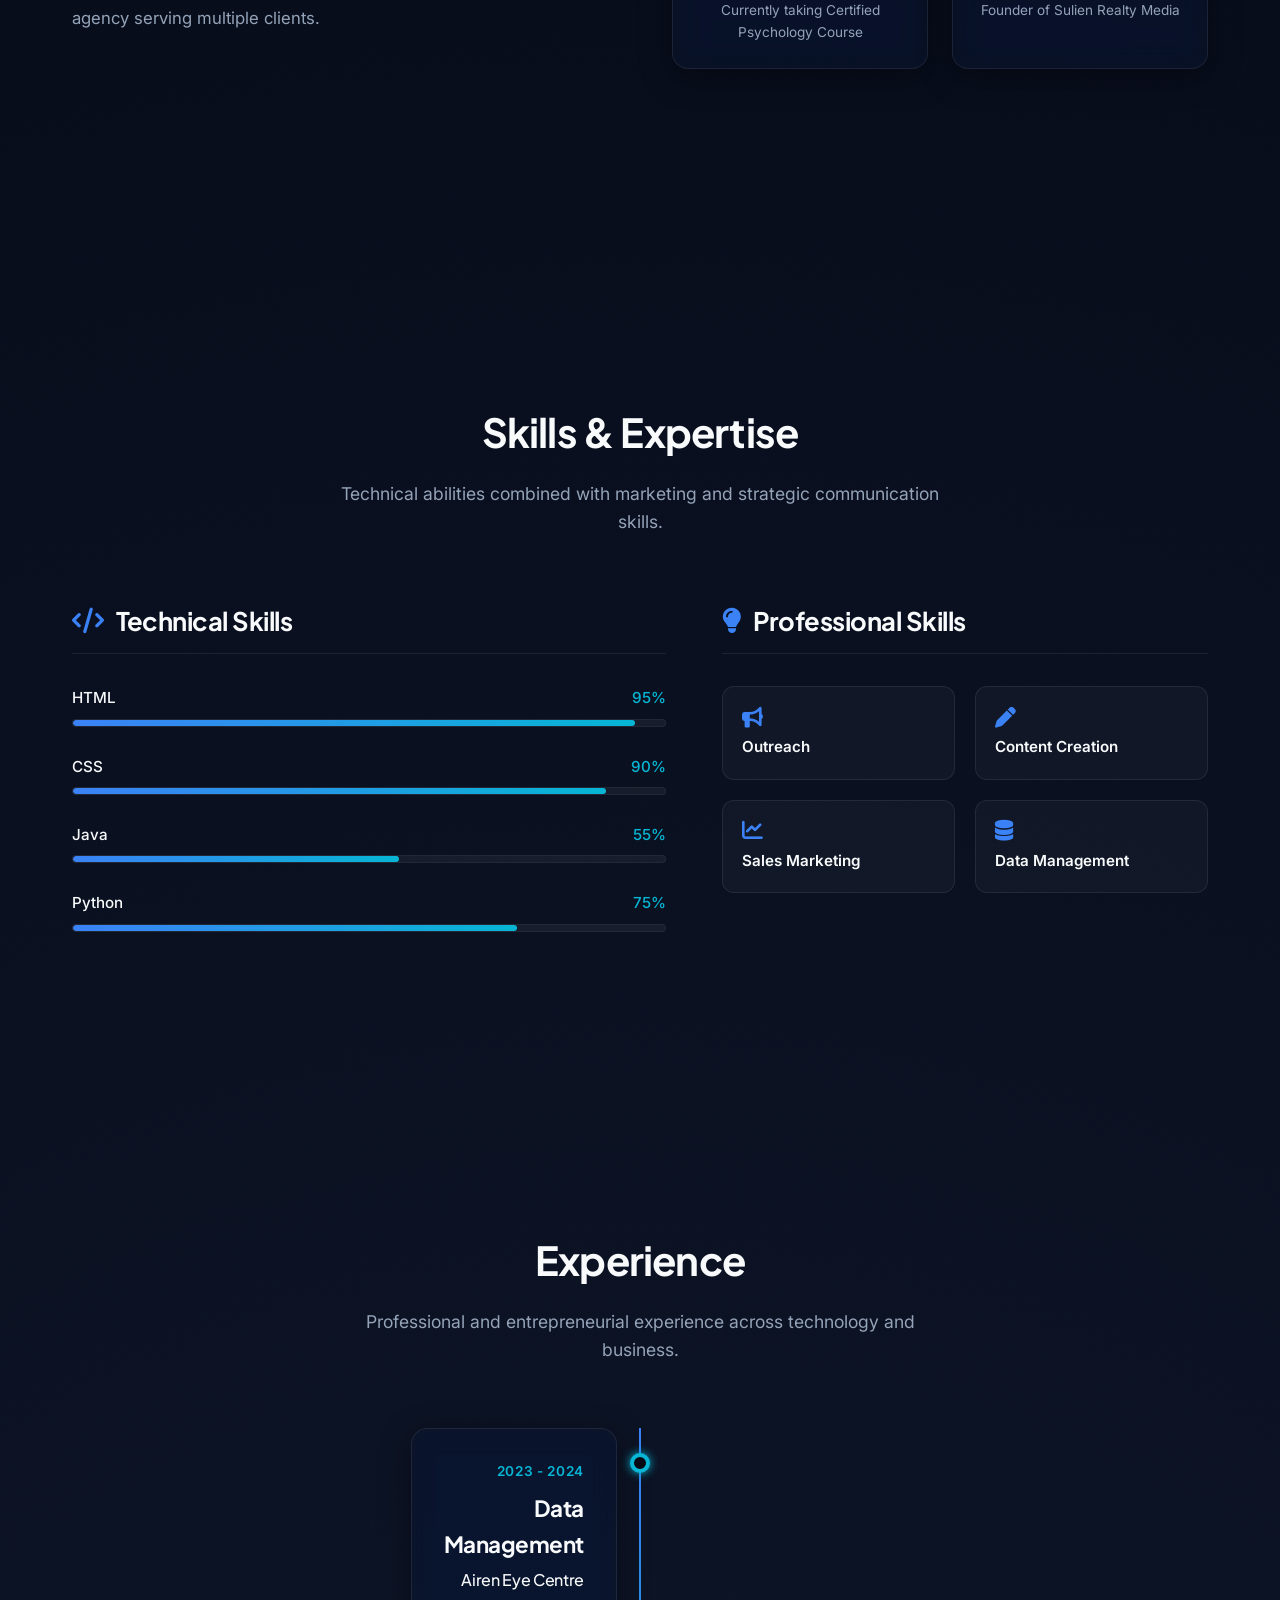
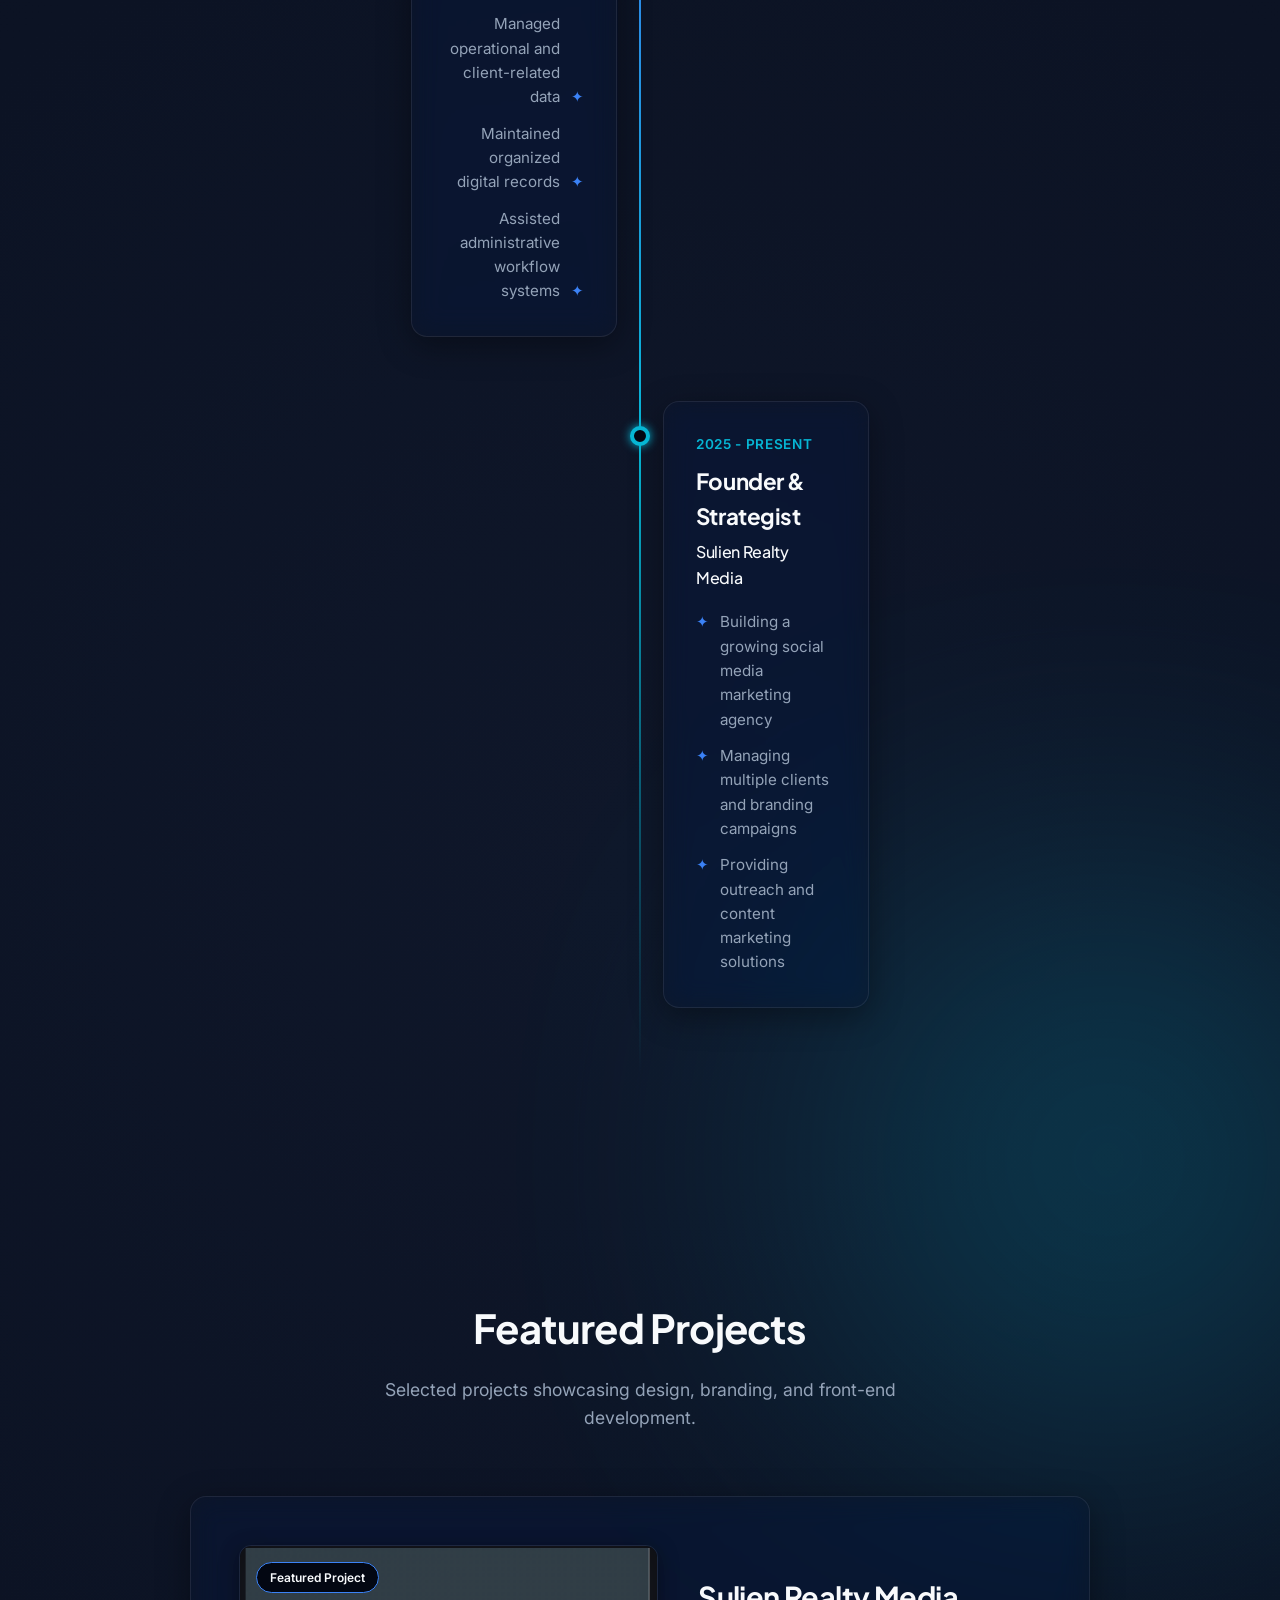
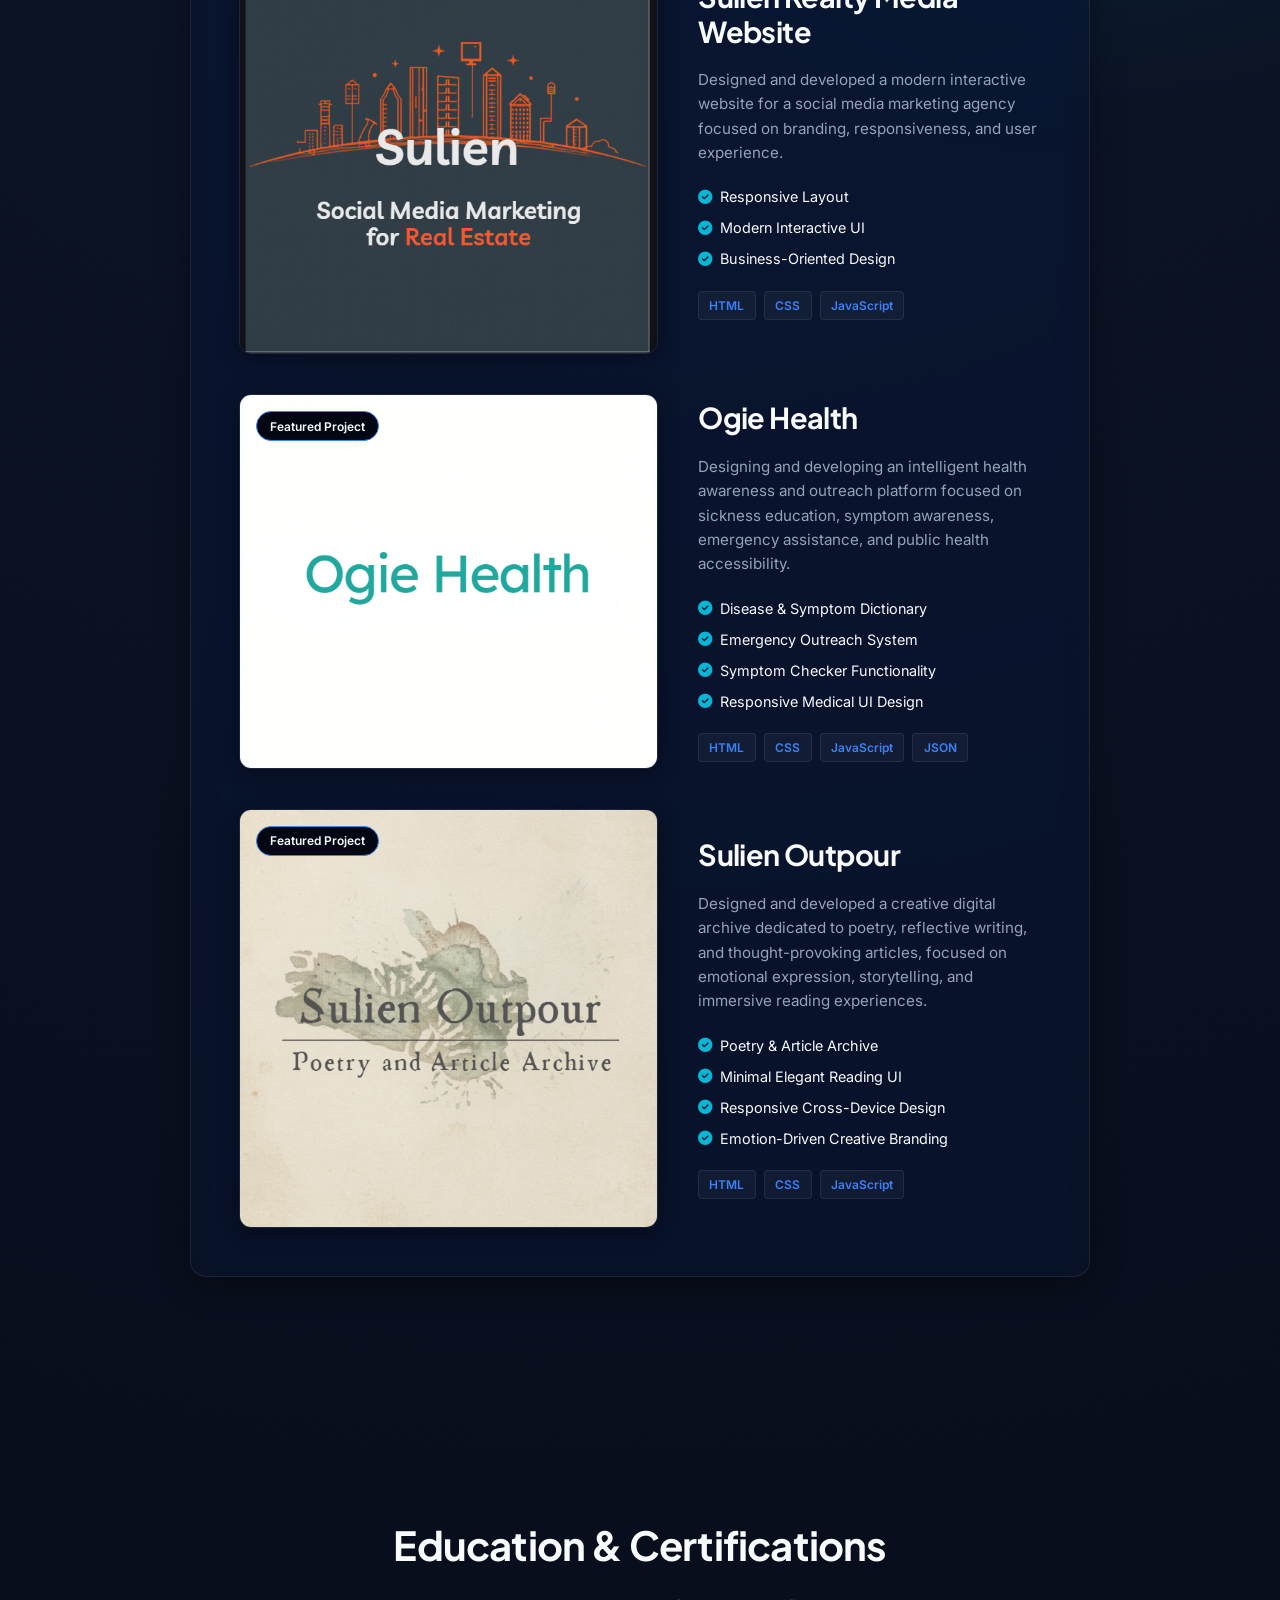
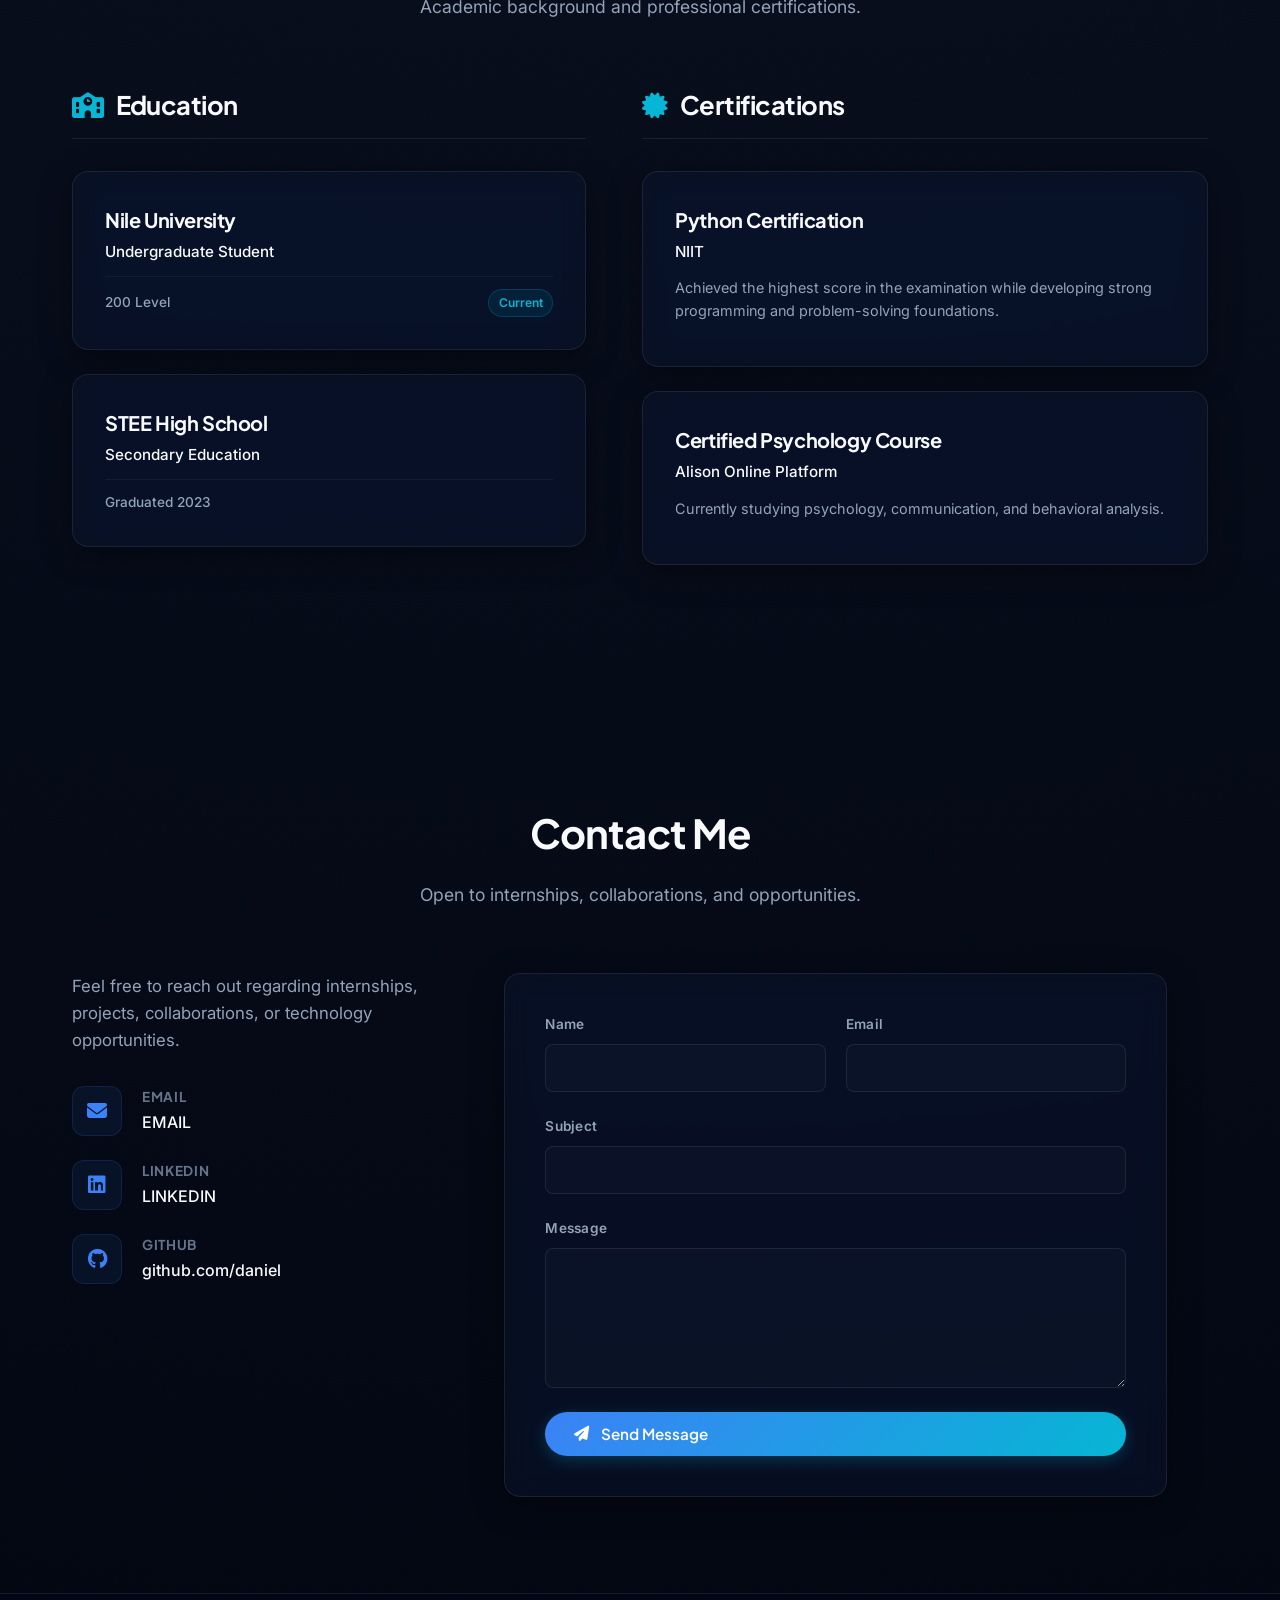
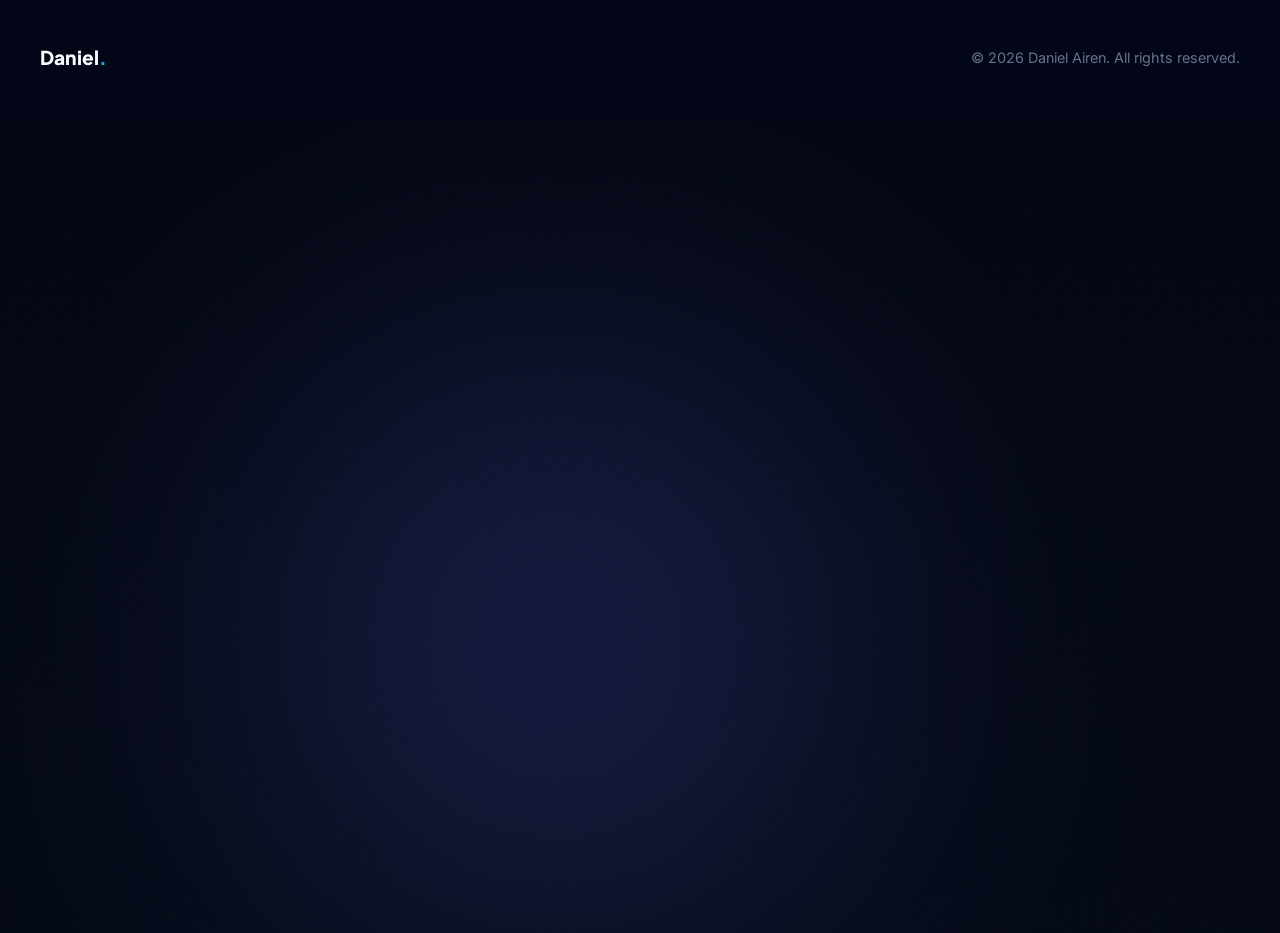
==== commit 93f067f2: "Update index.html" ====
--- a/index.html
+++ b/index.html
@@ -492,7 +492,7 @@
                         Featured Project
                     </div>
 
-                    <a href="https://daniel-gif-dev.github.io/Ogiehealth/> 
+                    <a href="https://daniel-gif-dev.github.io/Ogiehealth/"> 
                         <img src="Ogieh.PNG" alt="Ogie Health" class="project-img" />
                     </a>
 
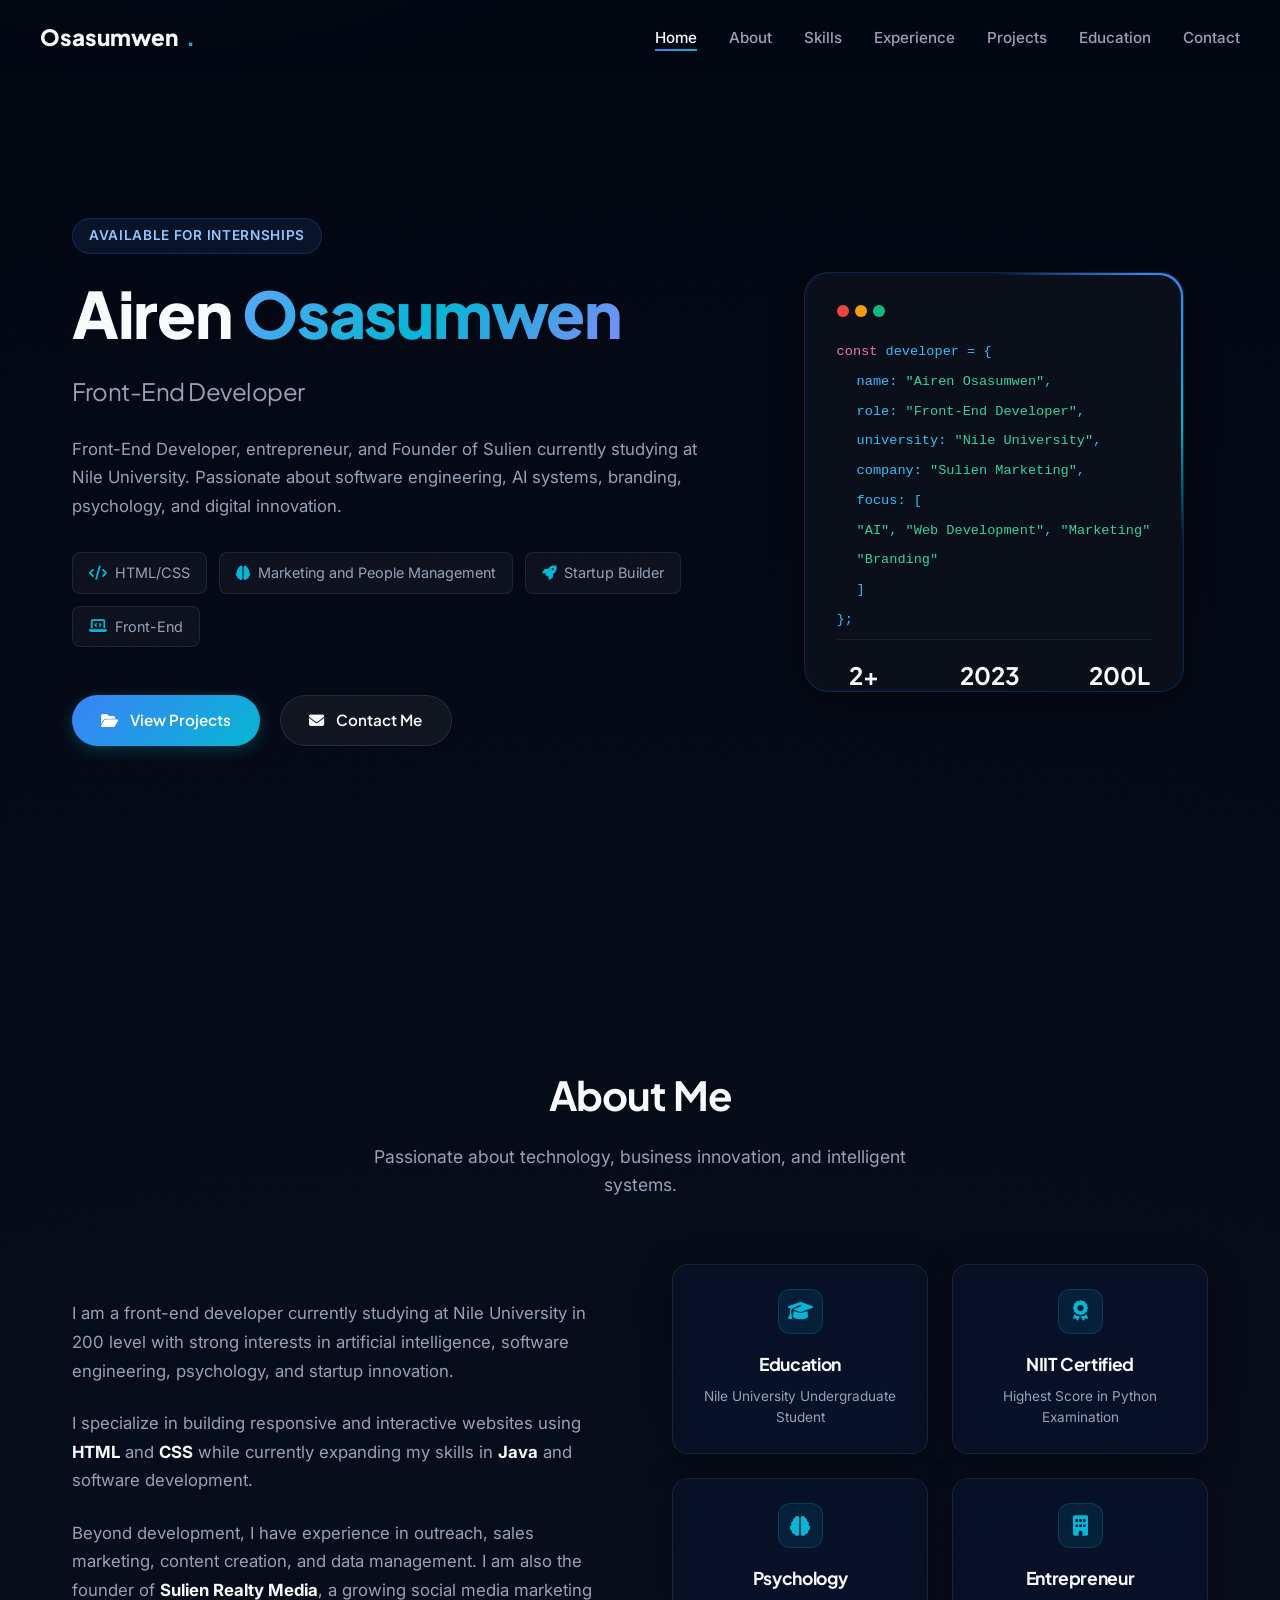
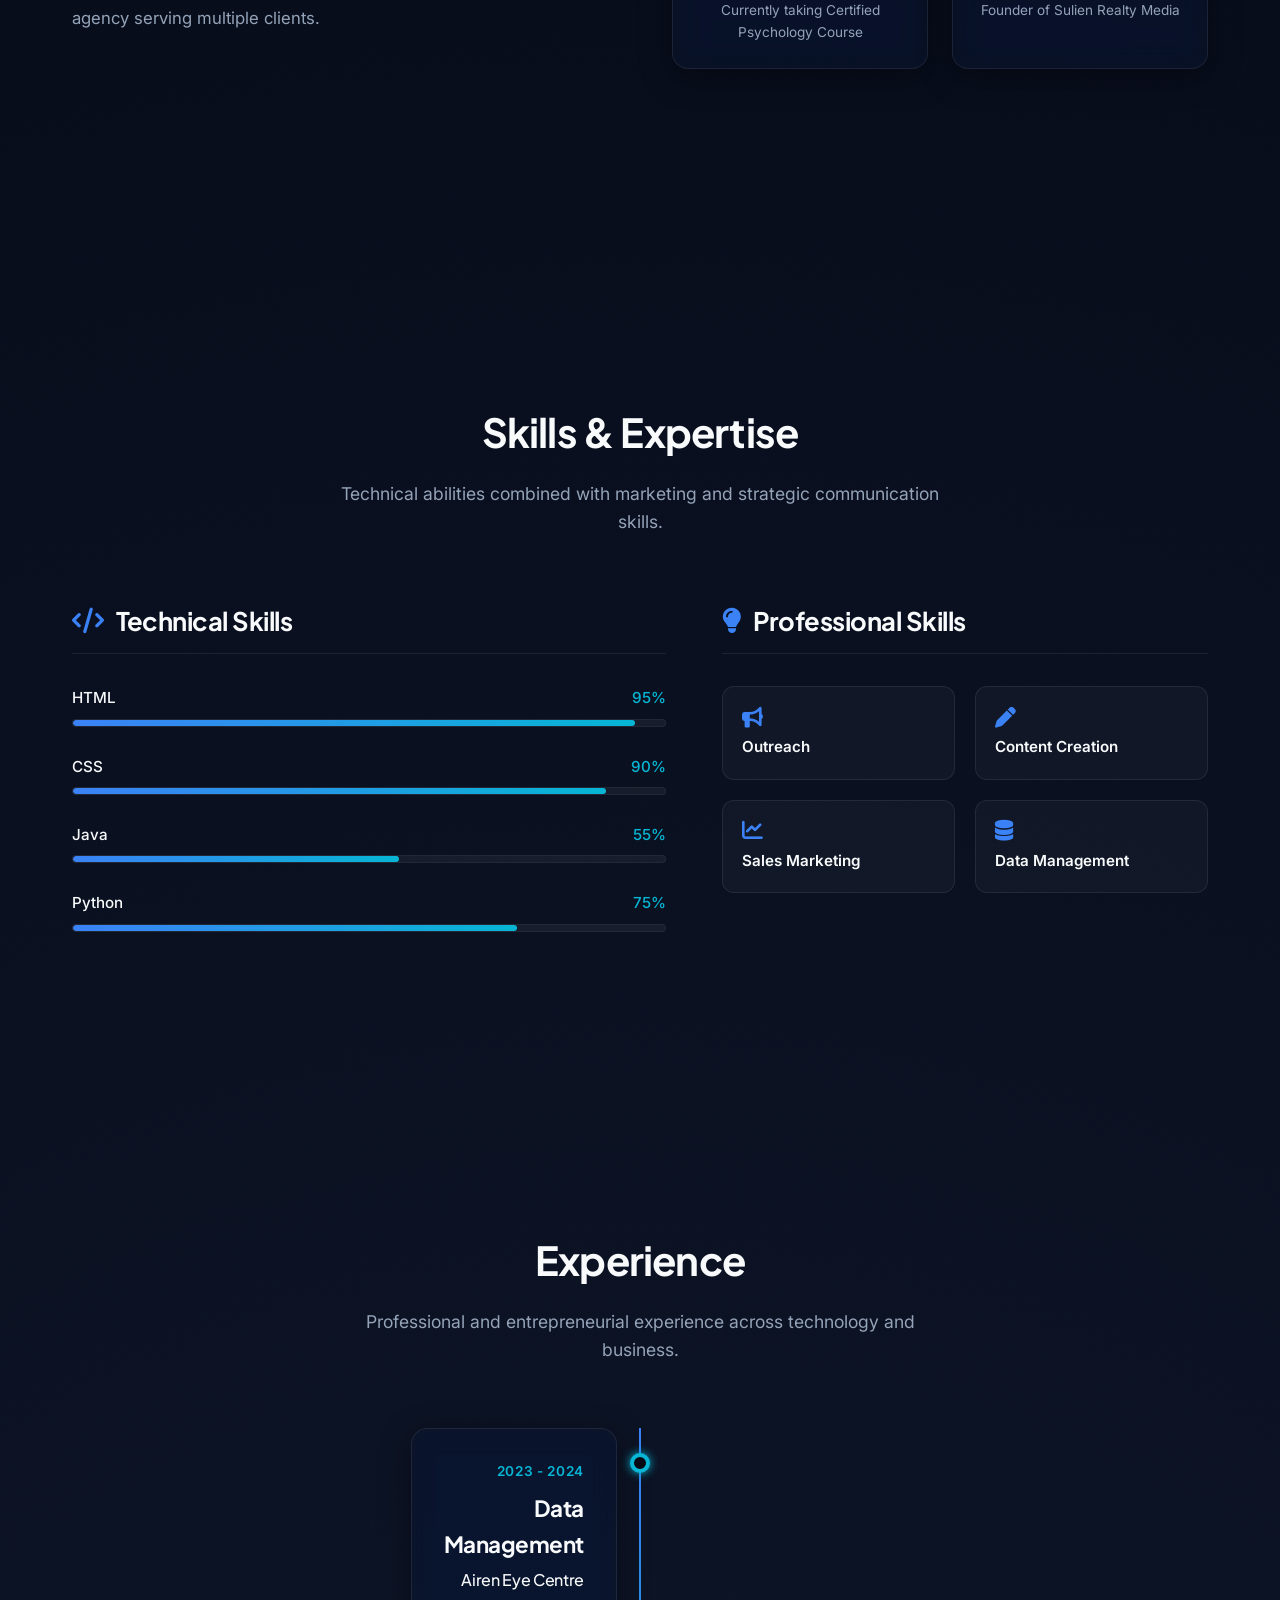
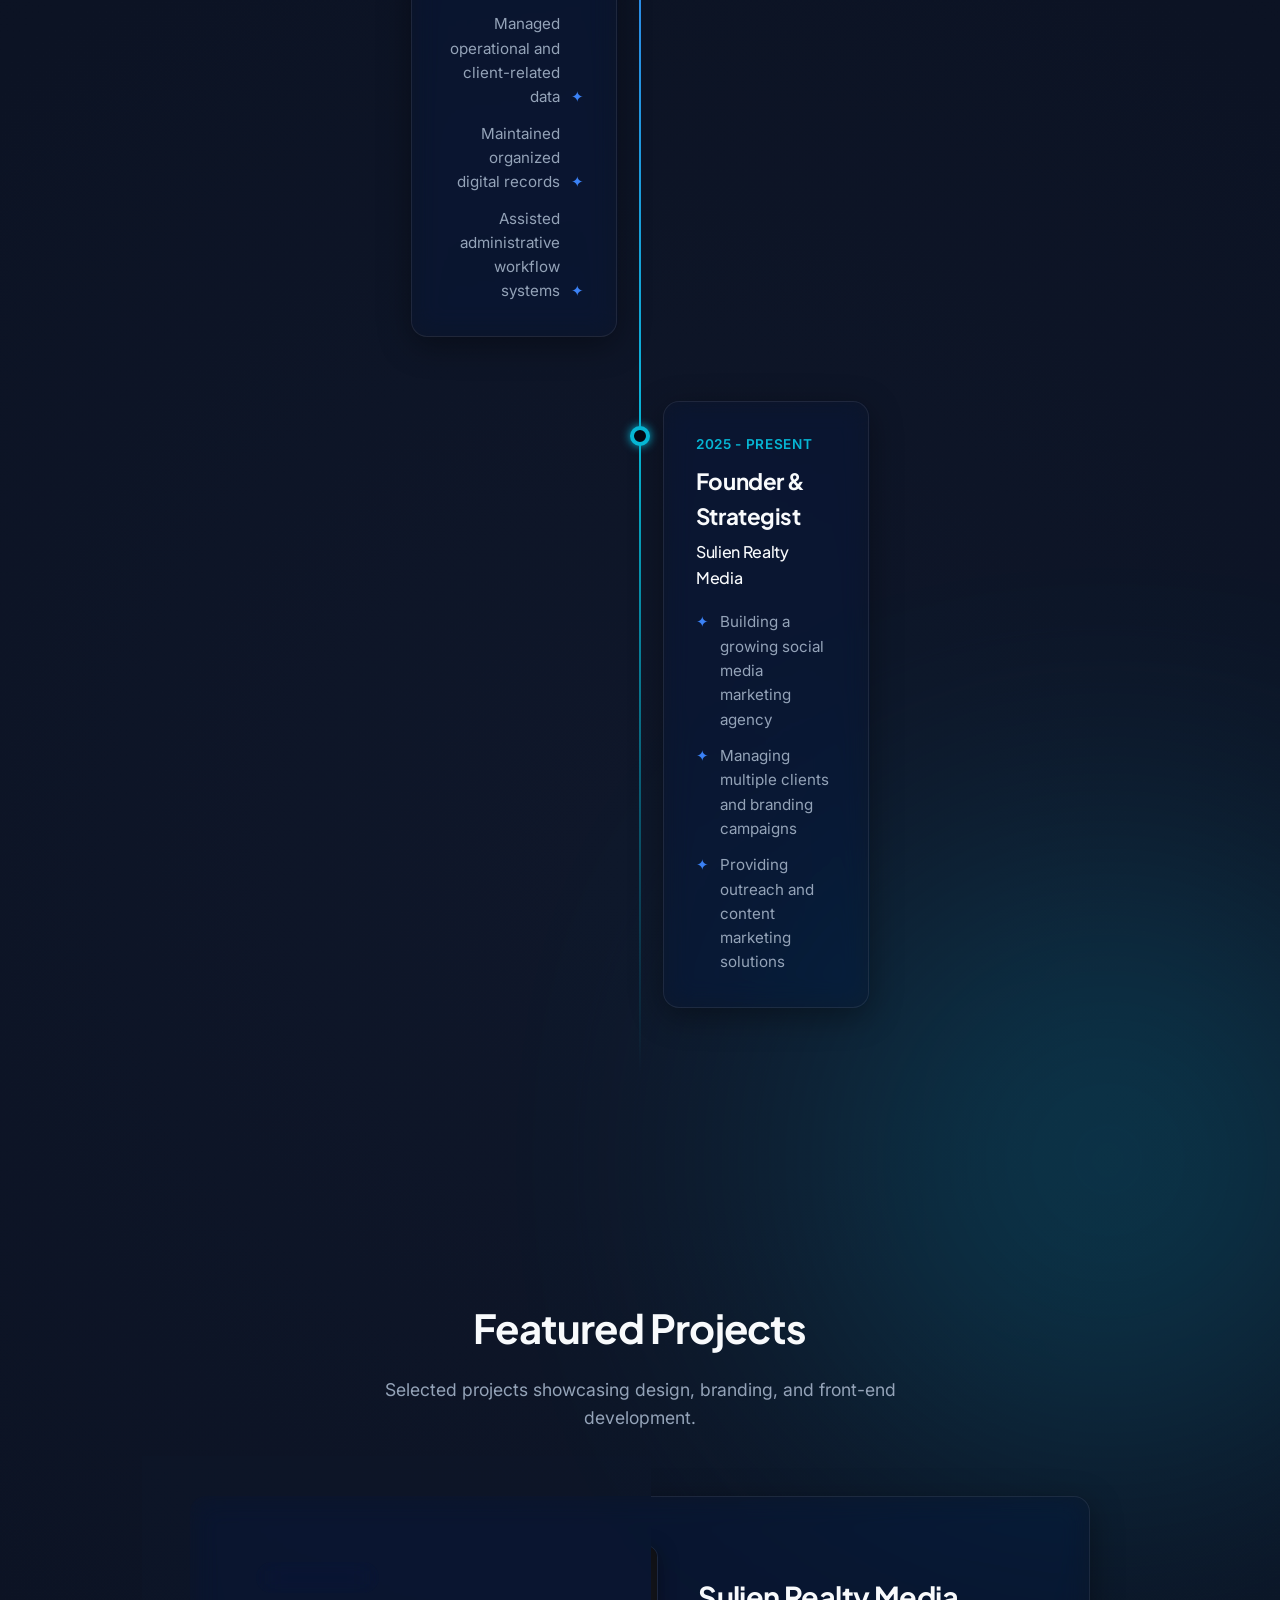
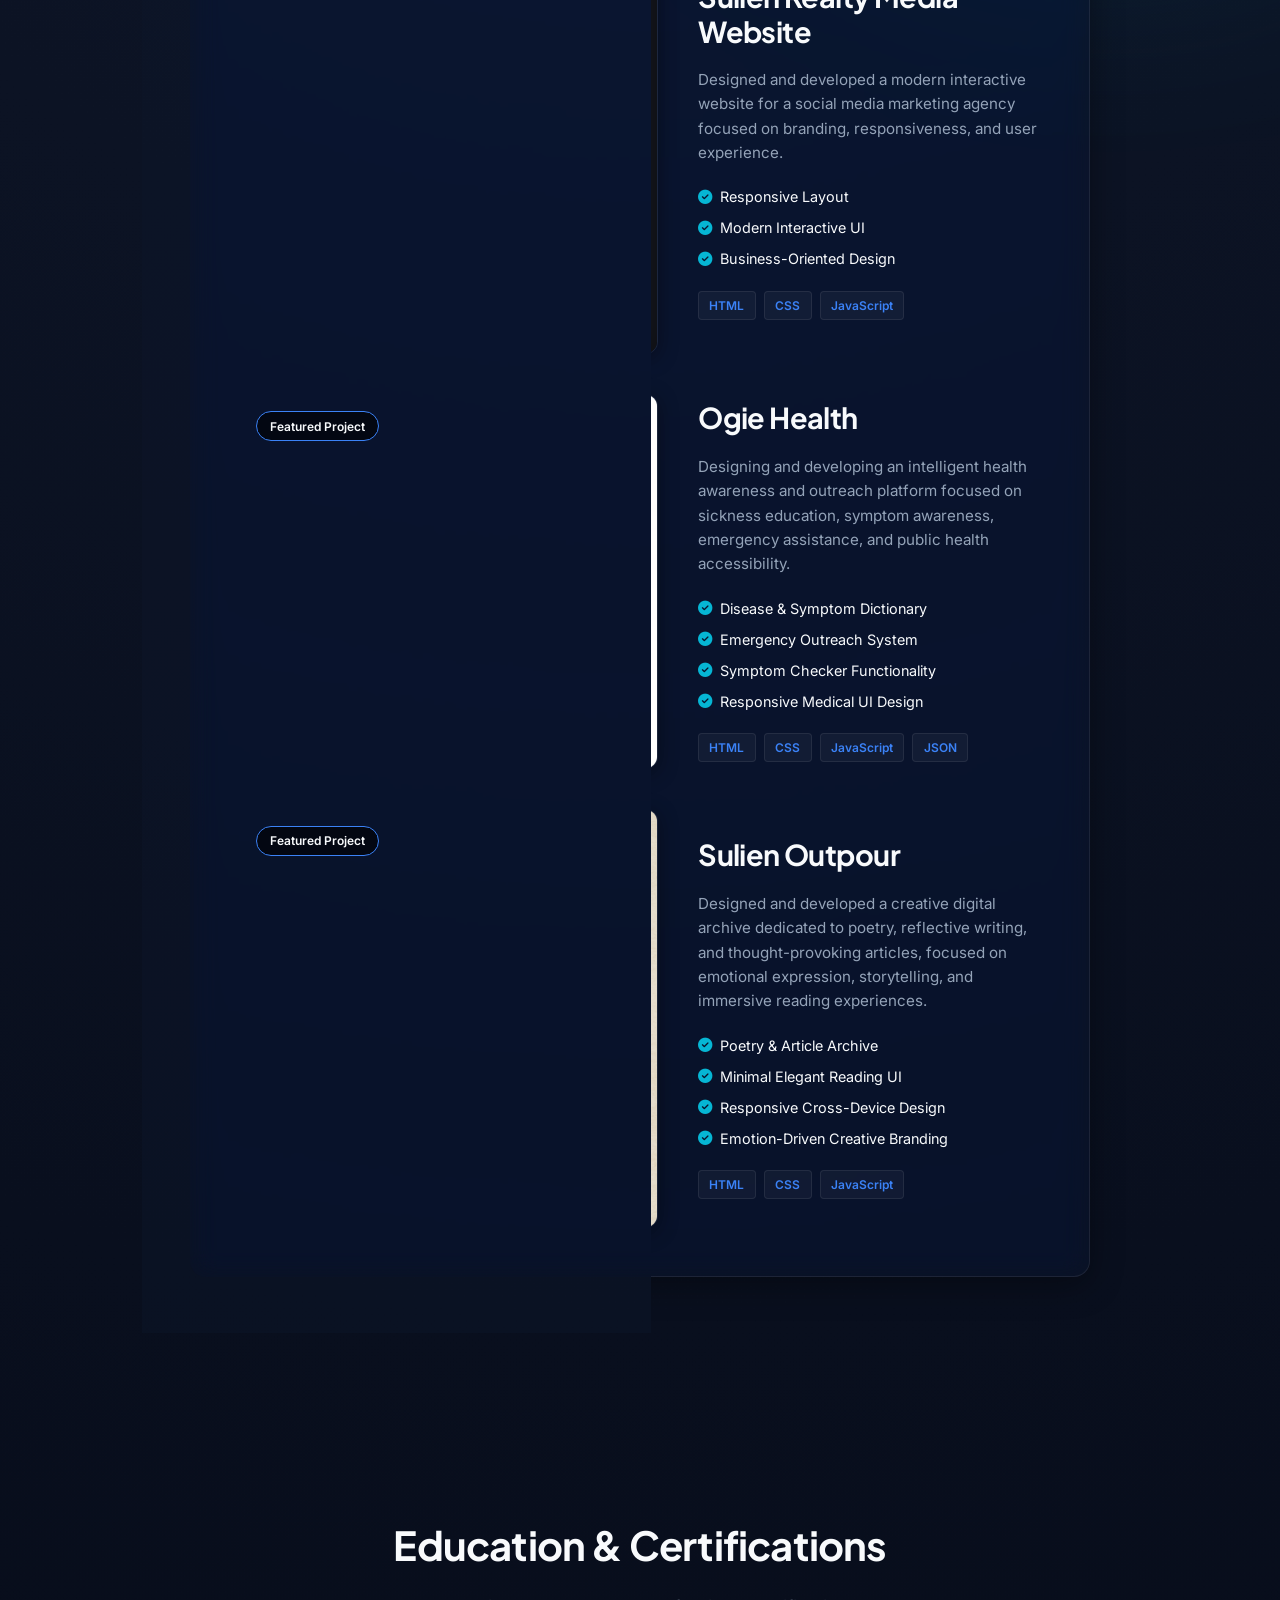
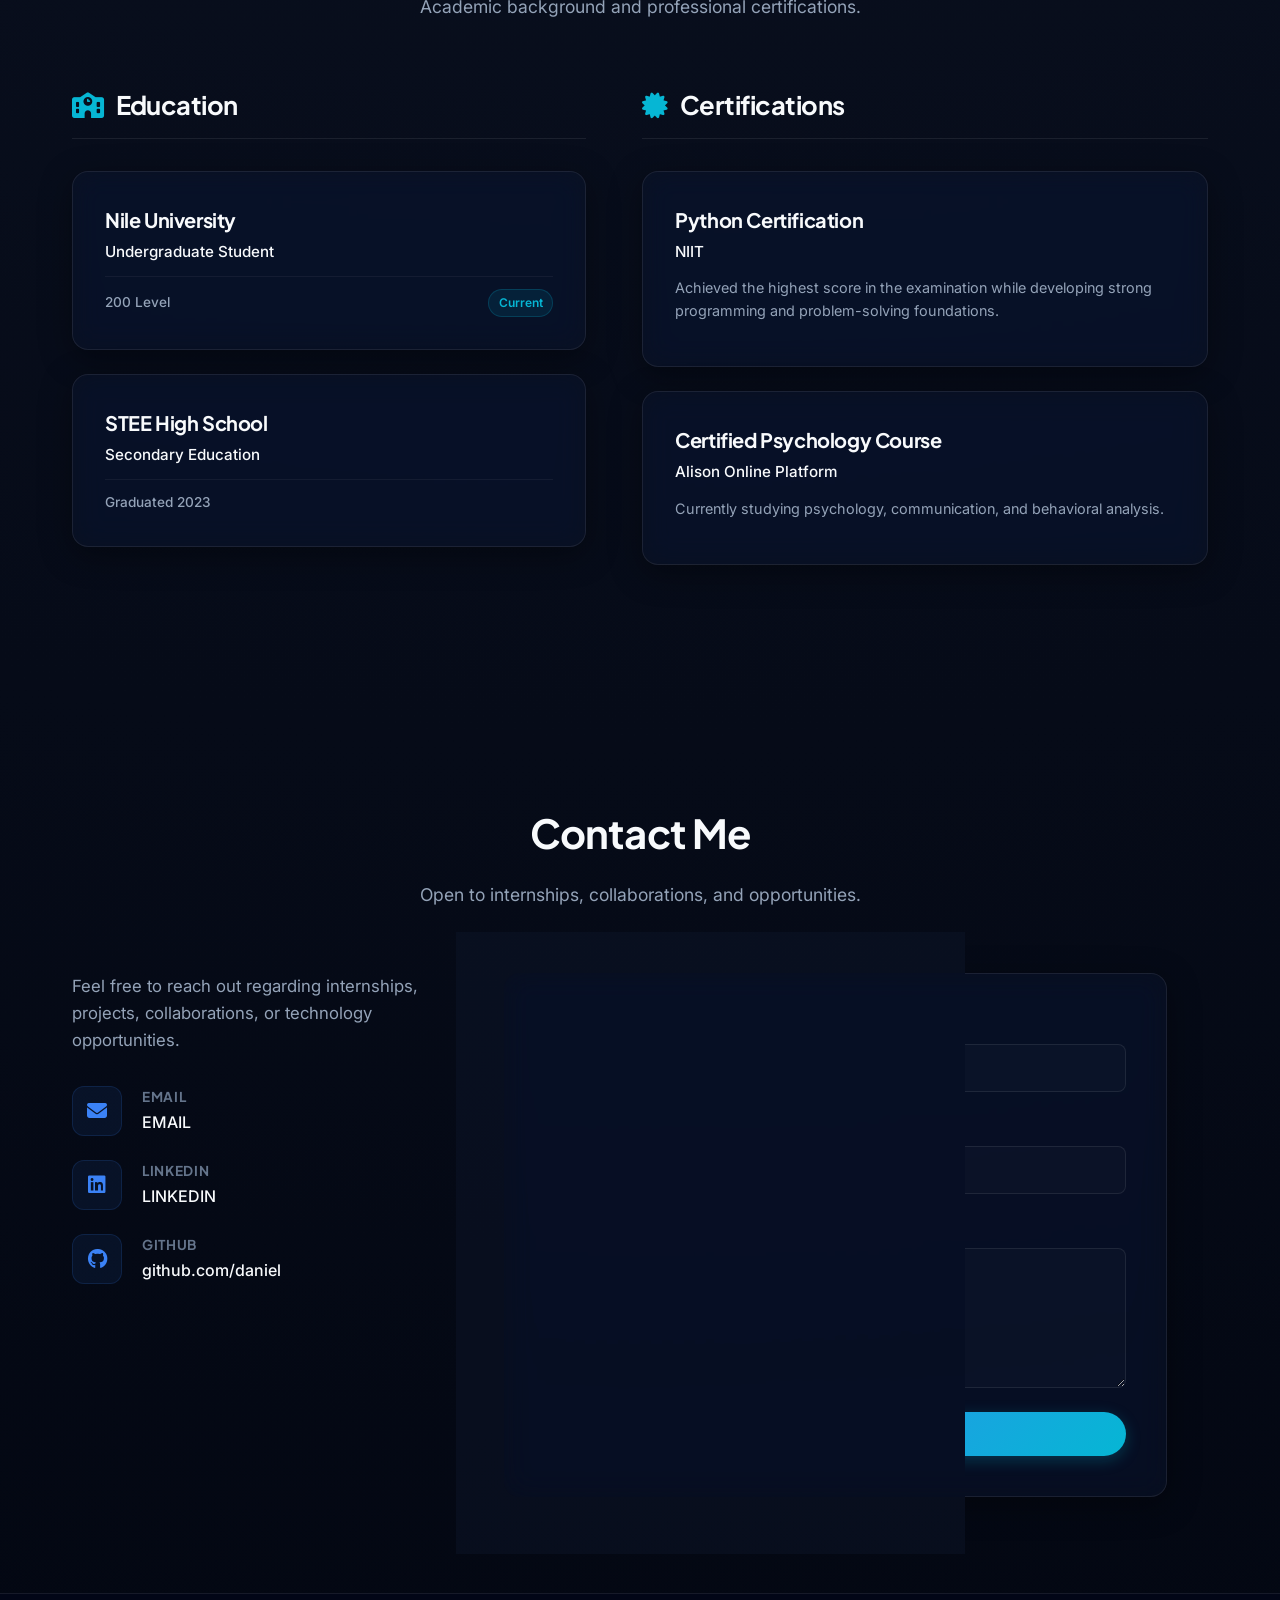
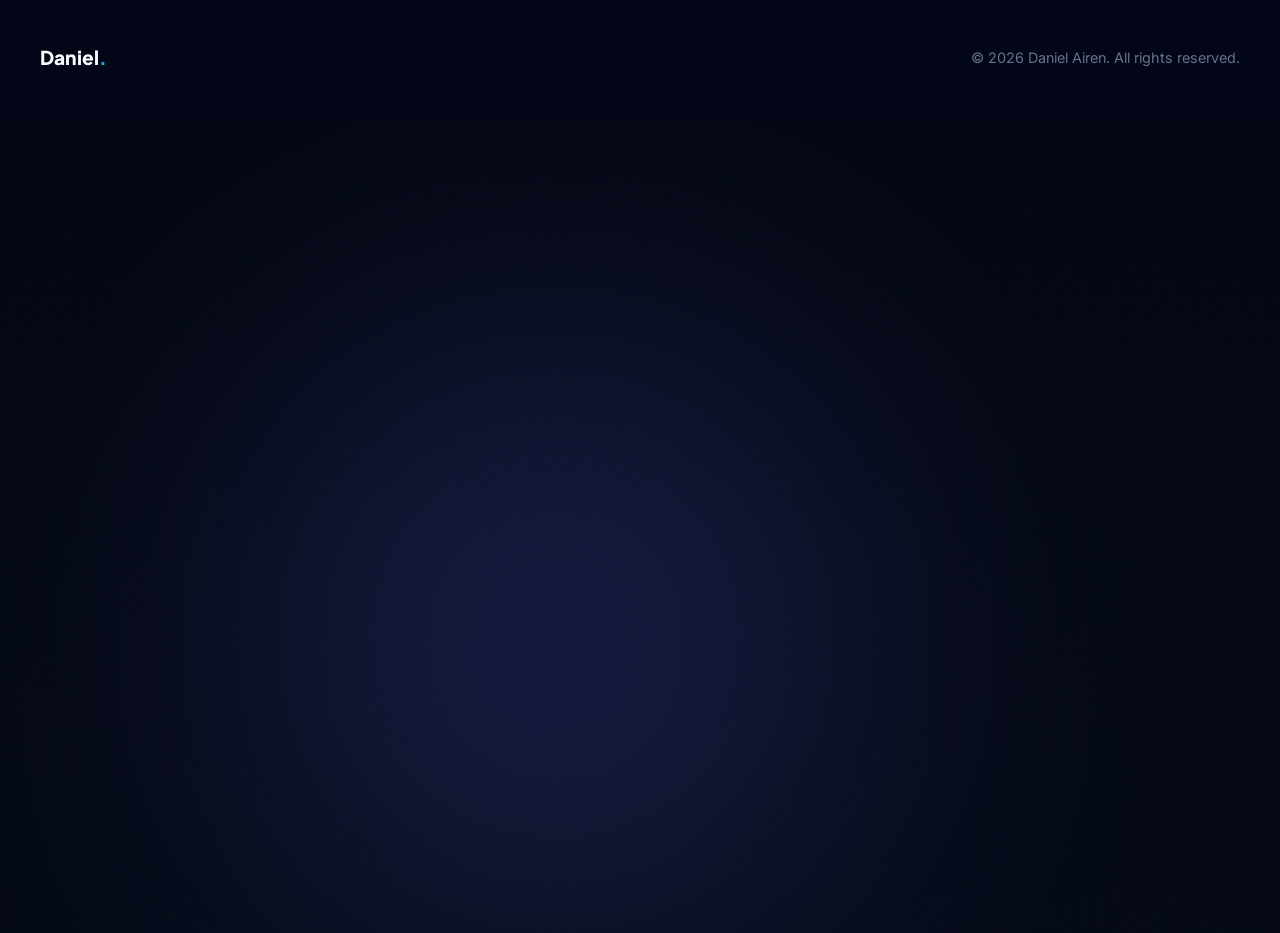
==== commit 1686226d: "adding marketing and sulien breakout" ====
--- a/index.html
+++ b/index.html
@@ -4,7 +4,7 @@
 <head>
     <meta charset="UTF-8" />
     <meta name="viewport" content="width=device-width, initial-scale=1.0" />
-    <title>Daniel Airen | Portfolio</title>
+    <title> Airen Osasumwen | Portfolio</title>
 
     <!-- CSS -->
     <link rel="stylesheet" href="style.css" />
@@ -25,7 +25,7 @@
         <div class="nav-container">
 
             <a href="#" class="nav-logo">
-                Daniel<span>.</span>
+                Osasumwen<span>.</span>
             </a>
 
             <ul class="nav-menu">
@@ -55,7 +55,7 @@
             </div>
 
             <h1 class="hero-title">
-                Daniel <span class="gradient-text">Airen</span>
+                Airen <span class="gradient-text">Osasumwen</span>
             </h1>
 
             <h2 class="hero-subtitle">
@@ -63,7 +63,7 @@
             </h2>
 
             <p class="about-para">
-                Front-End Developer, entrepreneur, and technology enthusiast currently studying at Nile University.
+                Front-End Developer, entrepreneur, and Founder of Sulien currently studying at Nile University.
                 Passionate about software engineering, AI systems, branding, psychology, and digital innovation.
             </p>
 
@@ -76,7 +76,7 @@
 
                 <div class="hero-pill">
                     <i class="fas fa-brain"></i>
-                    Psychology
+                    Marketing and People Management
                 </div>
 
                 <div class="hero-pill">
@@ -125,7 +125,7 @@
                     </div>
 
                     <div class="code-line code-indent">
-                        name: <span class="code-string">"Daniel Airen"</span>,
+                        name: <span class="code-string">"Airen Osasumwen"</span>,
                     </div>
 
                     <div class="code-line code-indent">
@@ -137,7 +137,7 @@
                     </div>
 
                     <div class="code-line code-indent">
-                        company: <span class="code-string">"Sulien Realty Media"</span>,
+                        company: <span class="code-string">"Sulien Marketing"</span>,
                     </div>
 
                     <div class="code-line code-indent">
@@ -147,6 +147,7 @@
                     <div class="code-line code-indent">
                         <span class="code-string">"AI"</span>,
                         <span class="code-string">"Web Development"</span>,
+                        <span class="code-string">"Marketing"</span>
                     </div>
 
                     <div class="code-line code-indent">
